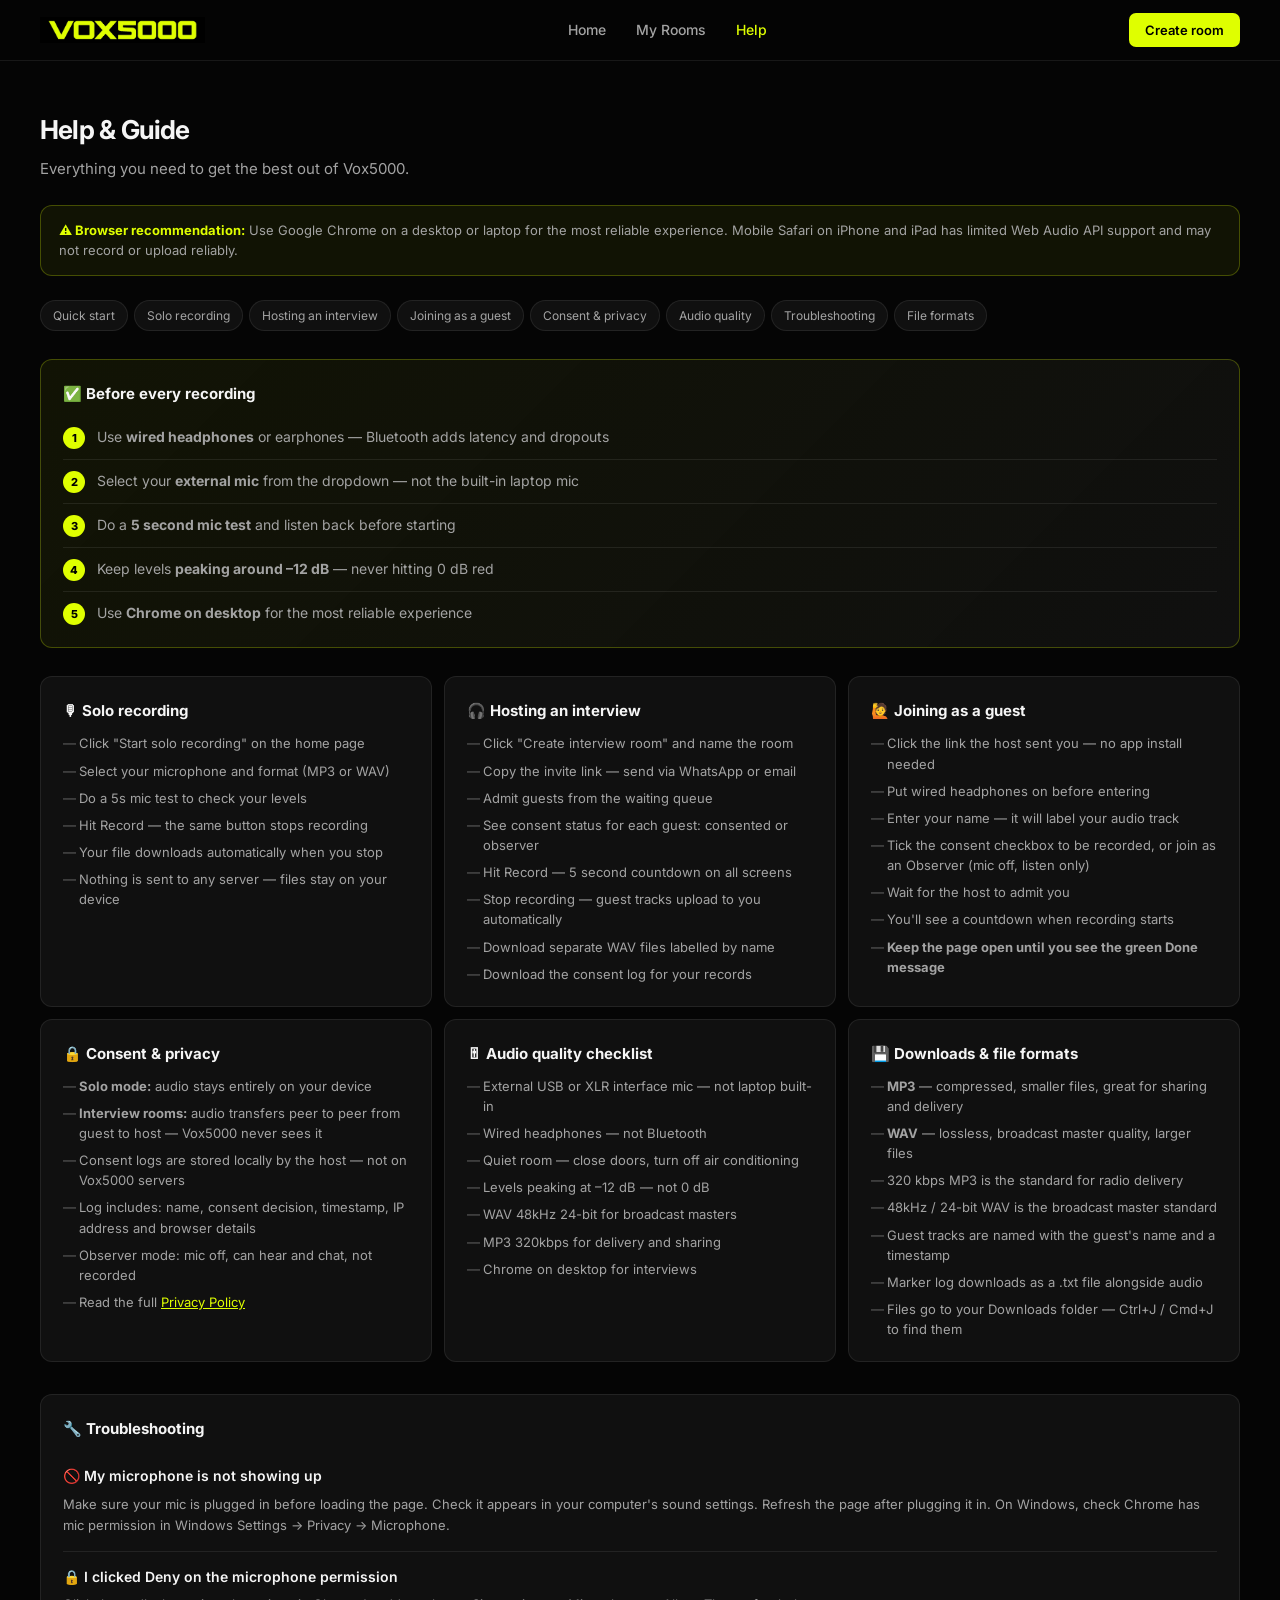
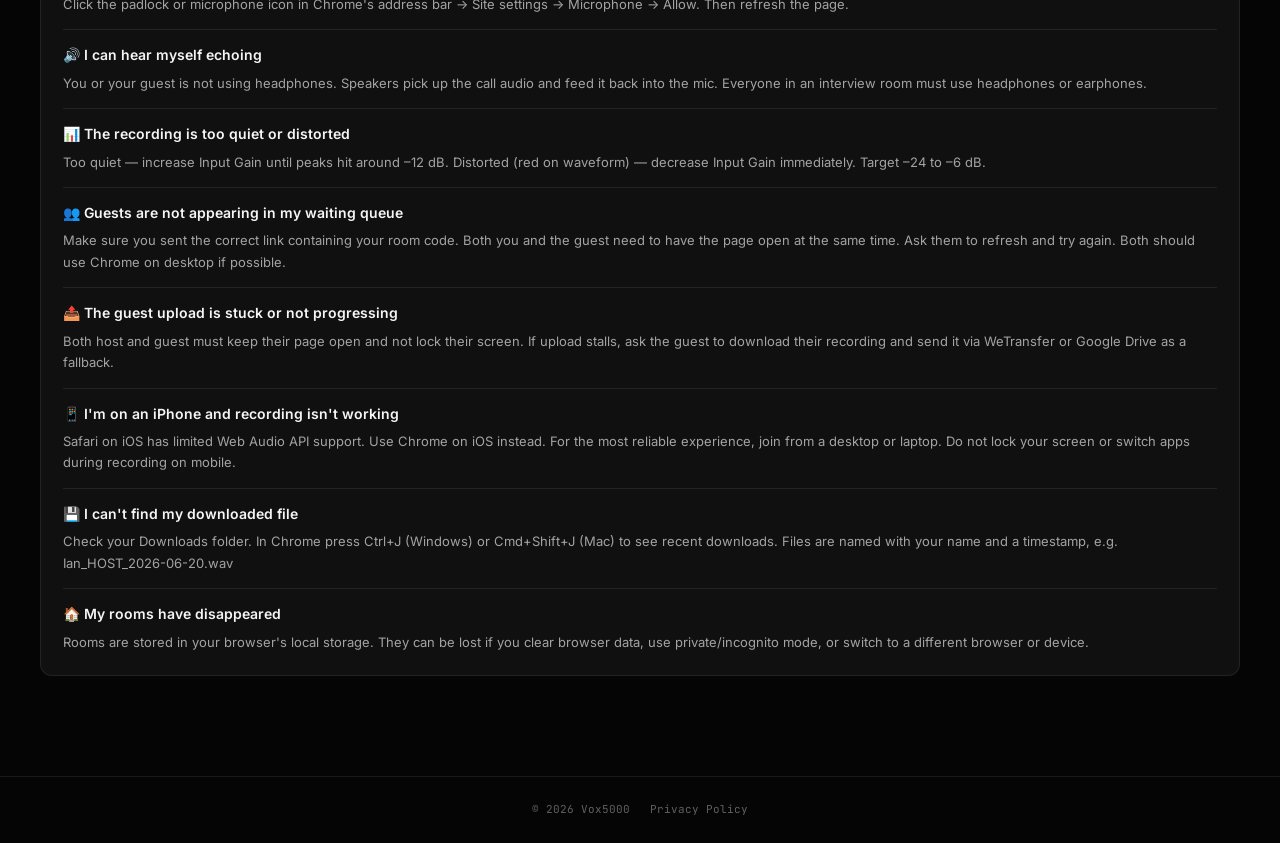
==== help.html @ 3f91c38f "Add files via upload" ====
<!DOCTYPE html>
<html lang="en">
<head>
  <meta charset="UTF-8" />
  <meta name="viewport" content="width=device-width, initial-scale=1.0" />
  <title>Help — Vox5000</title>
  <link rel="icon" type="image/png" href="favicon.png" />
  <link rel="preconnect" href="https://fonts.googleapis.com" />
  <link rel="preconnect" href="https://fonts.gstatic.com" crossorigin />
  <link href="https://fonts.googleapis.com/css2?family=Inter:wght@400;500;600;700&family=JetBrains+Mono:wght@400;500;600&display=swap" rel="stylesheet" />
  <link rel="stylesheet" href="style.css" />
  <style>
    .help-main{max-width:1400px;margin:0 auto;padding:48px 40px 100px;}
    @media(max-width:600px){.help-main{padding:32px 16px 80px;}}
    @media(max-width:1023px) and (min-width:601px){.help-main{padding:40px 24px 100px;}}
    .help-grid{display:grid;grid-template-columns:1fr 1fr;gap:12px;margin-bottom:32px;}
    @media(min-width:1024px){.help-grid{grid-template-columns:1fr 1fr 1fr;}}
    @media(max-width:600px){.help-grid{grid-template-columns:1fr;}}
    .help-card{background:var(--bg2);border:1px solid var(--border);border-radius:var(--radius);padding:22px;}
    .help-card h2{font-size:15px;font-weight:700;color:var(--text);margin-bottom:10px;display:flex;align-items:center;gap:8px;}
    .help-card p{font-size:13px;color:var(--text2);line-height:1.65;margin-bottom:8px;}
    .help-card ul{list-style:none;display:flex;flex-direction:column;gap:7px;}
    .help-card ul li{font-size:13px;color:var(--text2);padding-left:16px;position:relative;line-height:1.55;}
    .help-card ul li::before{content:'—';position:absolute;left:0;color:var(--text3);}
    .help-card-full{grid-column:1/-1;}
    .checklist-card{background:linear-gradient(135deg,rgba(223,255,0,0.06) 0%,var(--bg2) 100%);border:1px solid var(--yellow-border);}
    .checklist-item{display:flex;align-items:flex-start;gap:12px;font-size:14px;color:var(--text2);padding:10px 0;border-bottom:1px solid var(--border);}
    .checklist-item:last-child{border-bottom:none;padding-bottom:0;}
    .checklist-num{width:22px;height:22px;border-radius:50%;background:var(--yellow);color:#000;font-size:11px;font-weight:800;display:flex;align-items:center;justify-content:center;flex-shrink:0;margin-top:1px;}
    .trouble-item{border-bottom:1px solid var(--border);padding:14px 0;}
    .trouble-item:first-child{padding-top:0;}
    .trouble-item:last-child{border-bottom:none;padding-bottom:0;}
    .trouble-q{font-size:14px;font-weight:600;color:var(--text);margin-bottom:6px;}
    .trouble-a{font-size:13px;color:var(--text2);line-height:1.65;}
    .help-nav{display:flex;gap:6px;flex-wrap:wrap;margin-bottom:28px;}
    .help-nav a{font-size:12px;color:var(--text2);text-decoration:none;padding:5px 12px;background:var(--bg2);border:1px solid var(--border);border-radius:20px;transition:all 0.15s;}
    .help-nav a:hover{color:var(--yellow);border-color:var(--yellow-border);}
    h1{font-size:26px;font-weight:700;letter-spacing:-0.03em;color:var(--text);margin-bottom:6px;}
    .browser-alert{background:rgba(223,255,0,0.06);border:1px solid var(--yellow-border);border-radius:var(--radius);padding:14px 18px;margin-bottom:24px;font-size:13px;color:var(--text2);}
    .browser-alert strong{color:var(--yellow);}
    hr{border:none;border-top:1px solid var(--border);margin:28px 0;}
  </style>
</head>
<body>
  <header class="header" role="banner">
    <div class="header-inner">
      <div class="logo"><a href="index.html" aria-label="Vox5000 home"><img src="logo.png" alt="VOX5000" class="logo-img" /></a></div>
      <nav class="main-nav" aria-label="Main navigation">
        <a href="index.html" class="nav-link">Home</a>
        <a href="rooms.html" class="nav-link">My Rooms</a>
        <a href="help.html" class="nav-link nav-active" aria-current="page">Help</a>
      </nav>
      <a href="room.html" class="nav-cta">Create room</a>
    </div>
  </header>

  <main class="help-main" id="main-content">

    <h1>Help & Guide</h1>
    <p style="font-size:15px;color:var(--text2);margin-bottom:24px;">Everything you need to get the best out of Vox5000.</p>

    <div class="browser-alert">
      <strong>⚠ Browser recommendation:</strong> Use Google Chrome on a desktop or laptop for the most reliable experience. Mobile Safari on iPhone and iPad has limited Web Audio API support and may not record or upload reliably.
    </div>

    <!-- Jump links -->
    <nav class="help-nav" aria-label="Jump to section">
      <a href="#quickstart">Quick start</a>
      <a href="#solo">Solo recording</a>
      <a href="#hosting">Hosting an interview</a>
      <a href="#guest">Joining as a guest</a>
      <a href="#consent">Consent & privacy</a>
      <a href="#quality">Audio quality</a>
      <a href="#troubleshooting">Troubleshooting</a>
      <a href="#formats">File formats</a>
    </nav>

    <!-- Before every recording checklist -->
    <div class="help-card checklist-card" style="margin-bottom:28px;" id="quickstart">
      <h2>✅ Before every recording</h2>
      <div class="checklist-item"><div class="checklist-num" aria-hidden="true">1</div><div>Use <strong>wired headphones</strong> or earphones — Bluetooth adds latency and dropouts</div></div>
      <div class="checklist-item"><div class="checklist-num" aria-hidden="true">2</div><div>Select your <strong>external mic</strong> from the dropdown — not the built-in laptop mic</div></div>
      <div class="checklist-item"><div class="checklist-num" aria-hidden="true">3</div><div>Do a <strong>5 second mic test</strong> and listen back before starting</div></div>
      <div class="checklist-item"><div class="checklist-num" aria-hidden="true">4</div><div>Keep levels <strong>peaking around –12 dB</strong> — never hitting 0 dB red</div></div>
      <div class="checklist-item"><div class="checklist-num" aria-hidden="true">5</div><div>Use <strong>Chrome on desktop</strong> for the most reliable experience</div></div>
    </div>

    <div class="help-grid">

      <div class="help-card" id="solo">
        <h2>🎙 Solo recording</h2>
        <ul>
          <li>Click "Start solo recording" on the home page</li>
          <li>Select your microphone and format (MP3 or WAV)</li>
          <li>Do a 5s mic test to check your levels</li>
          <li>Hit Record — the same button stops recording</li>
          <li>Your file downloads automatically when you stop</li>
          <li>Nothing is sent to any server — files stay on your device</li>
        </ul>
      </div>

      <div class="help-card" id="hosting">
        <h2>🎧 Hosting an interview</h2>
        <ul>
          <li>Click "Create interview room" and name the room</li>
          <li>Copy the invite link — send via WhatsApp or email</li>
          <li>Admit guests from the waiting queue</li>
          <li>See consent status for each guest: consented or observer</li>
          <li>Hit Record — 5 second countdown on all screens</li>
          <li>Stop recording — guest tracks upload to you automatically</li>
          <li>Download separate WAV files labelled by name</li>
          <li>Download the consent log for your records</li>
        </ul>
      </div>

      <div class="help-card" id="guest">
        <h2>🙋 Joining as a guest</h2>
        <ul>
          <li>Click the link the host sent you — no app install needed</li>
          <li>Put wired headphones on before entering</li>
          <li>Enter your name — it will label your audio track</li>
          <li>Tick the consent checkbox to be recorded, or join as an Observer (mic off, listen only)</li>
          <li>Wait for the host to admit you</li>
          <li>You'll see a countdown when recording starts</li>
          <li><strong>Keep the page open until you see the green Done message</strong></li>
        </ul>
      </div>

      <div class="help-card" id="consent">
        <h2>🔒 Consent & privacy</h2>
        <ul>
          <li><strong>Solo mode:</strong> audio stays entirely on your device</li>
          <li><strong>Interview rooms:</strong> audio transfers peer to peer from guest to host — Vox5000 never sees it</li>
          <li>Consent logs are stored locally by the host — not on Vox5000 servers</li>
          <li>Log includes: name, consent decision, timestamp, IP address and browser details</li>
          <li>Observer mode: mic off, can hear and chat, not recorded</li>
          <li>Read the full <a href="privacy.html" style="color:var(--yellow);">Privacy Policy</a></li>
        </ul>
      </div>

      <div class="help-card" id="quality">
        <h2>🎚 Audio quality checklist</h2>
        <ul>
          <li>External USB or XLR interface mic — not laptop built-in</li>
          <li>Wired headphones — not Bluetooth</li>
          <li>Quiet room — close doors, turn off air conditioning</li>
          <li>Levels peaking at –12 dB — not 0 dB</li>
          <li>WAV 48kHz 24-bit for broadcast masters</li>
          <li>MP3 320kbps for delivery and sharing</li>
          <li>Chrome on desktop for interviews</li>
        </ul>
      </div>

      <div class="help-card" id="formats">
        <h2>💾 Downloads & file formats</h2>
        <ul>
          <li><strong>MP3</strong> — compressed, smaller files, great for sharing and delivery</li>
          <li><strong>WAV</strong> — lossless, broadcast master quality, larger files</li>
          <li>320 kbps MP3 is the standard for radio delivery</li>
          <li>48kHz / 24-bit WAV is the broadcast master standard</li>
          <li>Guest tracks are named with the guest's name and a timestamp</li>
          <li>Marker log downloads as a .txt file alongside audio</li>
          <li>Files go to your Downloads folder — Ctrl+J / Cmd+J to find them</li>
        </ul>
      </div>

    </div>

    <!-- Troubleshooting — full width -->
    <div class="help-card help-card-full" id="troubleshooting">
      <h2>🔧 Troubleshooting</h2>
      <div class="trouble-item">
        <div class="trouble-q">🚫 My microphone is not showing up</div>
        <div class="trouble-a">Make sure your mic is plugged in before loading the page. Check it appears in your computer's sound settings. Refresh the page after plugging it in. On Windows, check Chrome has mic permission in Windows Settings → Privacy → Microphone.</div>
      </div>
      <div class="trouble-item">
        <div class="trouble-q">🔒 I clicked Deny on the microphone permission</div>
        <div class="trouble-a">Click the padlock or microphone icon in Chrome's address bar → Site settings → Microphone → Allow. Then refresh the page.</div>
      </div>
      <div class="trouble-item">
        <div class="trouble-q">🔊 I can hear myself echoing</div>
        <div class="trouble-a">You or your guest is not using headphones. Speakers pick up the call audio and feed it back into the mic. Everyone in an interview room must use headphones or earphones.</div>
      </div>
      <div class="trouble-item">
        <div class="trouble-q">📊 The recording is too quiet or distorted</div>
        <div class="trouble-a">Too quiet — increase Input Gain until peaks hit around –12 dB. Distorted (red on waveform) — decrease Input Gain immediately. Target –24 to –6 dB.</div>
      </div>
      <div class="trouble-item">
        <div class="trouble-q">👥 Guests are not appearing in my waiting queue</div>
        <div class="trouble-a">Make sure you sent the correct link containing your room code. Both you and the guest need to have the page open at the same time. Ask them to refresh and try again. Both should use Chrome on desktop if possible.</div>
      </div>
      <div class="trouble-item">
        <div class="trouble-q">📤 The guest upload is stuck or not progressing</div>
        <div class="trouble-a">Both host and guest must keep their page open and not lock their screen. If upload stalls, ask the guest to download their recording and send it via WeTransfer or Google Drive as a fallback.</div>
      </div>
      <div class="trouble-item">
        <div class="trouble-q">📱 I'm on an iPhone and recording isn't working</div>
        <div class="trouble-a">Safari on iOS has limited Web Audio API support. Use Chrome on iOS instead. For the most reliable experience, join from a desktop or laptop. Do not lock your screen or switch apps during recording on mobile.</div>
      </div>
      <div class="trouble-item">
        <div class="trouble-q">💾 I can't find my downloaded file</div>
        <div class="trouble-a">Check your Downloads folder. In Chrome press Ctrl+J (Windows) or Cmd+Shift+J (Mac) to see recent downloads. Files are named with your name and a timestamp, e.g. Ian_HOST_2026-06-20.wav</div>
      </div>
      <div class="trouble-item">
        <div class="trouble-q">🏠 My rooms have disappeared</div>
        <div class="trouble-a">Rooms are stored in your browser's local storage. They can be lost if you clear browser data, use private/incognito mode, or switch to a different browser or device.</div>
      </div>
    </div>

  </main>

  <footer class="footer" role="contentinfo">
    <div class="footer-inner">
      <span>© 2026 Vox5000</span>
      <a href="privacy.html" style="color:var(--text3);text-decoration:none;">Privacy Policy</a>
    </div>
  </footer>
</body>
</html>
---- style.css ----
/* ── Reset ── */
*, *::before, *::after { box-sizing: border-box; margin: 0; padding: 0; }

/* ── Design tokens ── */
:root {
  --bg:      #050505;
  --bg2:     #101010;
  --bg3:     #1A1A1A;
  --bg4:     #222222;
  --border:  rgba(255,255,255,0.08);
  --border-strong: rgba(255,255,255,0.14);
  --text:    #F5F5F5;
  --text2:   #A3A3A3;
  --text3:   #606060;
  --yellow:  #DFFF00;
  --yellow-dim: rgba(223,255,0,0.10);
  --yellow-border: rgba(223,255,0,0.25);
  --red:     #FF3B3B;
  --red-dim: rgba(255,59,59,0.12);
  --green:   #00E56B;
  --green-dim: rgba(0,229,107,0.10);
  --font:    'Inter', system-ui, sans-serif;
  --mono:    'JetBrains Mono', monospace;
  --radius:  12px;
  --radius-sm: 7px;
  --radius-xs: 4px;
  --shadow:  0 1px 3px rgba(0,0,0,0.4);
  --transition: 0.15s ease;
}

/* ── Base ── */
html { font-size: 16px; }
body {
  font-family: var(--font);
  background: var(--bg);
  color: var(--text);
  min-height: 100vh;
  line-height: 1.6;
  -webkit-font-smoothing: antialiased;
  -moz-osx-font-smoothing: grayscale;
}

/* ── Focus styles ── */
:focus-visible {
  outline: 2px solid var(--yellow);
  outline-offset: 2px;
}

/* ── Header ── */
.header {
  border-bottom: 1px solid var(--border);
  position: sticky;
  top: 0;
  background: rgba(5,5,5,0.94);
  backdrop-filter: blur(16px);
  -webkit-backdrop-filter: blur(16px);
  z-index: 100;
}
.header-inner {
  max-width: 1400px;
  margin: 0 auto;
  padding: 0 40px;
  height: 60px;
  display: flex;
  align-items: center;
  justify-content: space-between;
  gap: 16px;
}
.logo { display: flex; align-items: center; }
.logo-img { height: 26px; width: auto; display: block; }

.main-nav { display: flex; align-items: center; gap: 2px; }
.nav-link {
  font-size: 14px;
  font-weight: 500;
  color: var(--text2);
  text-decoration: none;
  padding: 7px 14px;
  border-radius: var(--radius-sm);
  transition: color var(--transition), background var(--transition);
  white-space: nowrap;
}
.nav-link:hover { color: var(--text); background: var(--bg3); }
.nav-active { color: var(--yellow) !important; }

.nav-cta {
  font-size: 13px;
  font-weight: 600;
  color: #000;
  background: var(--yellow);
  text-decoration: none;
  padding: 7px 16px;
  border-radius: var(--radius-sm);
  transition: background var(--transition), transform 0.1s;
  white-space: nowrap;
}
.nav-cta:hover { background: #cbeb00; }
.nav-cta:active { transform: scale(0.97); }

/* ── ON AIR badge ── */
.on-air {
  display: none;
  align-items: center;
  gap: 7px;
  background: var(--red-dim);
  border: 1px solid rgba(255,59,59,0.3);
  color: var(--red);
  font-size: 11px;
  font-weight: 700;
  letter-spacing: 0.1em;
  padding: 5px 14px;
  border-radius: 20px;
}
.on-air.visible { display: flex; }
.on-air-dot {
  width: 6px; height: 6px;
  border-radius: 50%;
  background: var(--red);
  animation: blink 1s infinite;
}
@keyframes blink { 0%,100%{opacity:1} 50%{opacity:0.15} }

/* ── Layout ── */
.main {
  max-width: 1400px;
  margin: 0 auto;
  padding: 48px 40px 100px;
  display: flex;
  flex-direction: column;
  gap: 16px;
}

/* ── Desktop: two-column layout for recorder ── */
@media (min-width: 1024px) {
  .main {
    display: grid;
    grid-template-columns: 1fr 400px;
    grid-template-rows: auto;
    align-items: start;
    column-gap: 32px;
  }
  .hero            { grid-column: 1 / -1; }
  .mode-cards      { grid-column: 1 / -1; }
  .section-divider { grid-column: 1 / -1; }
  .notice-bar      { grid-column: 1 / -1; }
  .recorder-card   { grid-column: 1 / 2; }
  .waveform-section { grid-column: 1 / 2; }
  .setup-footer    { grid-column: 1 / 2; }
  .downloads       { grid-column: 1 / -1; }
  .how-it-works    { grid-column: 2 / 3; grid-row: 3 / 6; }
  .tips-section    { grid-column: 2 / 3; }
}

/* ── Hero ── */
.hero { padding: 16px 0 8px; }
.hero-eyebrow {
  font-size: 12px;
  font-weight: 600;
  letter-spacing: 0.1em;
  text-transform: uppercase;
  color: var(--yellow);
  margin-bottom: 16px;
}
.hero-title {
  font-size: clamp(28px, 5vw, 42px);
  font-weight: 700;
  letter-spacing: -0.04em;
  line-height: 1.15;
  color: var(--text);
  margin-bottom: 16px;
  max-width: 640px;
}
.hero-sub {
  font-size: 17px;
  color: var(--text2);
  line-height: 1.65;
  margin-bottom: 28px;
  max-width: 540px;
}
.hero-actions {
  display: flex;
  gap: 12px;
  flex-wrap: wrap;
  margin-bottom: 20px;
  align-items: center;
}
.hero-trust {
  font-size: 12px;
  color: var(--text3);
  display: flex;
  gap: 16px;
  flex-wrap: wrap;
  align-items: center;
}
.hero-trust span::before { content: '✓ '; color: var(--yellow); }

/* ── Mode cards ── */
.mode-cards {
  display: grid;
  grid-template-columns: 1fr 1fr;
  gap: 12px;
}
@media (max-width: 540px) { .mode-cards { grid-template-columns: 1fr; } }

.mode-card {
  background: var(--bg2);
  border: 1px solid var(--border);
  border-radius: var(--radius);
  padding: 24px;
  display: flex;
  flex-direction: column;
  gap: 10px;
  transition: border-color var(--transition);
}
.mode-card:hover { border-color: var(--border-strong); }
.mode-card-featured {
  border-color: var(--yellow-border);
  background: linear-gradient(135deg, rgba(223,255,0,0.04) 0%, var(--bg2) 100%);
}
.mode-card-icon { font-size: 28px; line-height: 1; }
.mode-card-title { font-size: 16px; font-weight: 600; color: var(--text); }
.mode-card-desc { font-size: 13px; color: var(--text2); line-height: 1.6; flex: 1; }
.mode-card-btn {
  display: inline-flex;
  align-items: center;
  justify-content: center;
  gap: 8px;
  padding: 10px 18px;
  border-radius: var(--radius-sm);
  font-size: 14px;
  font-weight: 600;
  cursor: pointer;
  text-decoration: none;
  border: none;
  font-family: var(--font);
  transition: background var(--transition), transform 0.1s;
  margin-top: 4px;
  width: 100%;
}
.mode-card-btn:active { transform: scale(0.97); }
.mode-card-btn-primary { background: var(--yellow); color: #000; }
.mode-card-btn-primary:hover { background: #cbeb00; }
.mode-card-btn-secondary { background: var(--bg3); color: var(--text); border: 1px solid var(--border-strong); }
.mode-card-btn-secondary:hover { background: var(--bg4); }

/* ── Divider ── */
.section-divider {
  display: flex;
  align-items: center;
  gap: 12px;
  margin: 8px 0;
}
.section-divider::before,
.section-divider::after {
  content: '';
  flex: 1;
  height: 1px;
  background: var(--border);
}
.section-divider span {
  font-size: 11px;
  font-weight: 600;
  letter-spacing: 0.08em;
  text-transform: uppercase;
  color: var(--text3);
  white-space: nowrap;
}

/* ── Cards ── */
.card {
  background: var(--bg2);
  border: 1px solid var(--border);
  border-radius: var(--radius);
  padding: 22px;
}
.card-label {
  font-size: 10px;
  font-weight: 700;
  letter-spacing: 0.1em;
  text-transform: uppercase;
  color: var(--text3);
  margin-bottom: 18px;
}
.card-label-hint {
  font-size: 10px;
  color: var(--text3);
  font-weight: 400;
  text-transform: none;
  letter-spacing: 0;
}

/* ── Collapsible advanced ── */
.advanced-toggle {
  display: flex;
  align-items: center;
  gap: 8px;
  background: none;
  border: none;
  color: var(--text3);
  font-size: 13px;
  font-family: var(--font);
  cursor: pointer;
  padding: 10px 0;
  width: 100%;
  text-align: left;
  transition: color var(--transition);
}
.advanced-toggle:hover { color: var(--text2); }
.advanced-toggle-chevron { transition: transform 0.2s; font-size: 10px; }
.advanced-toggle.open .advanced-toggle-chevron { transform: rotate(180deg); }
.advanced-section { display: none; }
.advanced-section.open { display: flex; flex-direction: column; gap: 16px; padding-top: 16px; border-top: 1px solid var(--border); }

/* ── Form controls ── */
.control-row { display: flex; align-items: center; gap: 12px; margin-bottom: 14px; }
.control-row:last-child { margin-bottom: 0; }
.field-label { font-size: 14px; color: var(--text2); min-width: 56px; flex-shrink: 0; }

.select {
  flex: 1;
  background: var(--bg3);
  border: 1px solid var(--border-strong);
  border-radius: var(--radius-sm);
  color: var(--text);
  font-family: var(--font);
  font-size: 14px;
  padding: 10px 36px 10px 14px;
  outline: none;
  cursor: pointer;
  appearance: none;
  background-image: url("data:image/svg+xml,%3Csvg xmlns='http://www.w3.org/2000/svg' width='12' height='12' viewBox='0 0 12 12'%3E%3Cpath d='M2 4l4 4 4-4' stroke='%23606060' stroke-width='1.5' fill='none' stroke-linecap='round'/%3E%3C/svg%3E");
  background-repeat: no-repeat;
  background-position: right 14px center;
  transition: border-color var(--transition);
}
.select:focus { border-color: var(--yellow); }
.select option { background: var(--bg3); }

/* ── Buttons ── */
.btn {
  display: inline-flex;
  align-items: center;
  justify-content: center;
  gap: 8px;
  padding: 11px 20px;
  border-radius: var(--radius-sm);
  font-family: var(--font);
  font-size: 14px;
  font-weight: 600;
  cursor: pointer;
  border: none;
  transition: background var(--transition), transform 0.1s, opacity var(--transition);
  outline: none;
  white-space: nowrap;
  line-height: 1;
}
.btn:active:not(:disabled) { transform: scale(0.97); }
.btn:disabled { opacity: 0.28; cursor: not-allowed; pointer-events: none; }

.btn-record { background: var(--yellow); color: #000; font-weight: 700; font-size: 15px; padding: 13px 28px; }
.btn-record:hover:not(:disabled) { background: #cbeb00; }
.btn-record.recording { background: var(--red); color: #fff; }
.btn-record.recording:hover:not(:disabled) { background: #e02e2e; }

.btn-ghost {
  background: var(--bg3);
  color: var(--text);
  border: 1px solid var(--border-strong);
}
.btn-ghost:hover:not(:disabled) { background: var(--bg4); }

.btn-sm { font-size: 12px; padding: 7px 13px; font-weight: 500; }
.btn-xs { font-size: 11px; padding: 5px 10px; font-weight: 500; }

.rec-dot {
  width: 9px; height: 9px;
  border-radius: 50%;
  background: #000;
  flex-shrink: 0;
}
.btn-record.recording .rec-dot {
  background: #fff;
  animation: blink 1s infinite;
}

/* ── Notice / alert bars ── */
.notice-bar {
  display: flex;
  align-items: flex-start;
  gap: 10px;
  background: var(--yellow-dim);
  border: 1px solid var(--yellow-border);
  border-radius: var(--radius-sm);
  padding: 12px 16px;
  font-size: 13px;
  color: rgba(223,255,0,0.85);
  line-height: 1.5;
}
.notice-bar svg { flex-shrink: 0; margin-top: 1px; }

.browser-warning {
  display: flex;
  align-items: flex-start;
  gap: 10px;
  background: rgba(223,255,0,0.05);
  border: 1px solid rgba(223,255,0,0.12);
  border-radius: var(--radius-sm);
  padding: 12px 16px;
  font-size: 13px;
  color: var(--text3);
  line-height: 1.5;
}
.browser-warning strong { color: var(--text2); }

.error-card {
  background: var(--red-dim);
  border: 1px solid rgba(255,59,59,0.25);
  border-radius: var(--radius);
  padding: 18px 22px;
}
.error-title { font-size: 15px; font-weight: 600; color: var(--red); margin-bottom: 6px; }
.error-text { font-size: 14px; color: var(--text2); line-height: 1.6; }

/* ── Knobs ── */
.knobs-row { display: flex; align-items: center; gap: 16px; }
.knob-group {
  display: flex;
  flex-direction: column;
  align-items: center;
  gap: 8px;
  min-width: 88px;
}
.knob-label { font-size: 11px; color: var(--text2); font-weight: 600; letter-spacing: 0.04em; text-transform: uppercase; }
.knob-canvas { display: block; cursor: ns-resize; user-select: none; }
.knob-input-wrap {
  display: flex;
  align-items: center;
  gap: 4px;
  background: var(--bg3);
  border: 1px solid var(--border-strong);
  border-radius: var(--radius-xs);
  padding: 4px 8px;
}
.knob-input {
  background: transparent;
  border: none;
  color: var(--yellow);
  font-family: var(--mono);
  font-size: 12px;
  font-weight: 600;
  width: 44px;
  text-align: right;
  outline: none;
}
.knob-input::-webkit-inner-spin-button,
.knob-input::-webkit-outer-spin-button { opacity: 0; }
.knob-unit { font-family: var(--mono); font-size: 10px; color: var(--text3); }
.knob-hint { font-size: 10px; color: var(--text3); text-align: center; max-width: 88px; line-height: 1.4; }

/* ── Meter ── */
.meter-center { flex: 1; display: flex; flex-direction: column; gap: 8px; }
.meter-wrap { width: 100%; }
.meter-bar {
  height: 10px;
  background: var(--bg3);
  border-radius: 5px;
  overflow: hidden;
  border: 1px solid var(--border);
  position: relative;
  margin-bottom: 5px;
}
.meter-bar::after {
  content: '';
  position: absolute;
  top: 0; left: 0; bottom: 0;
  width: var(--level, 0%);
  background: linear-gradient(to right, var(--green) 0%, #a8ff00 65%, var(--yellow) 80%, var(--red) 93%);
  border-radius: 5px;
  transition: width 0.04s linear;
}
.meter-peaks {
  display: flex;
  justify-content: space-between;
  font-family: var(--mono);
  font-size: 9px;
  color: var(--text3);
}

.clip-warn {
  display: flex;
  align-items: center;
  gap: 8px;
  background: var(--red-dim);
  border: 1px solid rgba(255,59,59,0.3);
  color: var(--red);
  font-size: 12px;
  font-weight: 500;
  padding: 8px 12px;
  border-radius: var(--radius-sm);
}
@keyframes fadeIn { from{opacity:0;transform:translateY(-4px)} to{opacity:1;transform:translateY(0)} }

/* ── Waveform ── */
.waveform-section {
  background: var(--bg2);
  border: 1px solid var(--border);
  border-radius: var(--radius);
  padding: 14px 18px;
}
.wave-header {
  display: flex;
  align-items: center;
  justify-content: space-between;
  margin-bottom: 10px;
}
.wave-title { font-size: 10px; font-weight: 700; text-transform: uppercase; letter-spacing: 0.1em; color: var(--text3); }
.wave-hint { font-size: 10px; color: rgba(255,59,59,0.5); font-family: var(--mono); }
.wave-canvas { width: 100%; display: block; border-radius: 4px; min-height: 100px; }

/* ── Recorder ── */
.recorder-card { }
.duration-display { display: flex; align-items: baseline; gap: 16px; margin-bottom: 22px; }
.duration {
  font-family: var(--mono);
  font-size: 48px;
  font-weight: 600;
  color: var(--text);
  letter-spacing: -0.02em;
  line-height: 1;
}
.duration-status { font-size: 13px; color: var(--text3); }

.controls { display: flex; gap: 10px; margin-bottom: 20px; flex-wrap: wrap; align-items: center; }

/* ── Markers ── */
.markers {
  display: flex;
  align-items: center;
  gap: 8px;
  flex-wrap: wrap;
  padding-top: 18px;
  border-top: 1px solid var(--border);
}
.markers-label { font-size: 11px; color: var(--text3); margin-right: 4px; font-weight: 600; letter-spacing: 0.06em; text-transform: uppercase; }
.btn-marker {
  background: var(--bg3);
  color: var(--text2);
  border: 1px solid var(--border);
  font-size: 12px;
  padding: 5px 13px;
  border-radius: 4px;
  font-family: var(--font);
  cursor: pointer;
  transition: border-color var(--transition), color var(--transition), background var(--transition);
  font-weight: 500;
}
.btn-marker:hover:not(:disabled) { border-color: var(--yellow); color: var(--yellow); background: var(--yellow-dim); }
.btn-marker:disabled { opacity: 0.25; cursor: not-allowed; }

.marker-log { margin-top: 12px; font-family: var(--mono); font-size: 11px; color: var(--text2); min-height: 18px; line-height: 2; }
.size-display { margin-top: 8px; font-family: var(--mono); font-size: 11px; color: var(--text3); min-height: 16px; }

/* ── Setup footer ── */
.setup-footer {
  display: flex;
  align-items: center;
  gap: 12px;
  margin-top: 16px;
  padding-top: 16px;
  border-top: 1px solid var(--border);
  flex-wrap: wrap;
}

/* ── Downloads ── */
.downloads { display: none; }
.downloads.visible { display: block; }
.dl-grid { display: flex; flex-direction: column; gap: 10px; }
.dl-item {
  background: var(--bg3);
  border: 1px solid var(--border);
  border-radius: var(--radius-sm);
  padding: 14px 16px;
  display: flex;
  align-items: center;
  justify-content: space-between;
  gap: 12px;
}
.dl-info { flex: 1; min-width: 0; }
.dl-name { font-size: 13px; font-weight: 600; color: var(--text); white-space: nowrap; overflow: hidden; text-overflow: ellipsis; margin-bottom: 3px; }
.dl-meta { font-family: var(--mono); font-size: 11px; color: var(--text3); }
.dl-btn {
  display: inline-flex;
  align-items: center;
  gap: 5px;
  font-size: 12px;
  font-weight: 700;
  padding: 8px 16px;
  border-radius: var(--radius-sm);
  background: var(--yellow);
  color: #000;
  text-decoration: none;
  flex-shrink: 0;
  transition: background var(--transition);
  letter-spacing: 0.02em;
}
.dl-btn:hover { background: #cbeb00; }

/* ── How it works ── */
.how-it-works {
  background: var(--bg2);
  border: 1px solid var(--border);
  border-radius: var(--radius);
  padding: 26px;
}
.hiw-title { font-size: 14px; font-weight: 700; color: var(--text); margin-bottom: 20px; text-transform: uppercase; letter-spacing: 0.06em; }
.hiw-steps { display: flex; flex-direction: column; gap: 14px; }
.hiw-step { display: flex; align-items: flex-start; gap: 14px; }
.hiw-num {
  width: 24px; height: 24px;
  border-radius: 50%;
  background: var(--yellow);
  color: #000;
  font-size: 11px;
  font-weight: 800;
  display: flex;
  align-items: center;
  justify-content: center;
  flex-shrink: 0;
  margin-top: 1px;
}
.hiw-text { font-size: 14px; color: var(--text2); line-height: 1.55; }

/* ── Tips ── */
.tips-section {
  background: var(--bg2);
  border: 1px solid var(--border);
  border-radius: var(--radius);
  padding: 22px;
}
.tips-title { font-size: 10px; font-weight: 700; color: var(--text3); margin-bottom: 14px; text-transform: uppercase; letter-spacing: 0.1em; }
.tips-list { list-style: none; display: flex; flex-direction: column; gap: 9px; }
.tips-list li { font-size: 13px; color: var(--text2); padding-left: 18px; position: relative; line-height: 1.55; }
.tips-list li::before { content: '—'; position: absolute; left: 0; color: var(--text3); }

/* ── Footer ── */
.footer {
  border-top: 1px solid var(--border);
  padding: 24px;
  text-align: center;
  font-size: 11px;
  color: var(--text3);
  font-family: var(--mono);
}
.footer-inner { display: flex; align-items: center; justify-content: center; gap: 20px; flex-wrap: wrap; }
.footer-privacy-note { font-size: 11px; color: var(--text3); text-align: center; max-width: 480px; line-height: 1.6; }

/* ── Status chips ── */
.chip {
  display: inline-flex;
  align-items: center;
  gap: 5px;
  font-size: 11px;
  font-weight: 600;
  padding: 3px 9px;
  border-radius: 20px;
  letter-spacing: 0.04em;
}
.chip-dot { width: 6px; height: 6px; border-radius: 50%; }
.chip-ready { background: rgba(163,163,163,0.1); color: var(--text2); border: 1px solid rgba(163,163,163,0.2); }
.chip-recording { background: var(--red-dim); color: var(--red); border: 1px solid rgba(255,59,59,0.3); }
.chip-recording .chip-dot { background: var(--red); animation: blink 1s infinite; }
.chip-consented { background: var(--green-dim); color: var(--green); border: 1px solid rgba(0,229,107,0.2); }
.chip-observer { background: rgba(120,120,255,0.08); color: #9999ff; border: 1px solid rgba(120,120,255,0.2); }
.chip-sending { background: rgba(223,255,0,0.08); color: var(--yellow); border: 1px solid var(--yellow-border); }
.chip-done { background: var(--green-dim); color: var(--green); border: 1px solid rgba(0,229,107,0.2); }
.chip-clipping { background: var(--red-dim); color: var(--red); border: 1px solid rgba(255,59,59,0.3); }

/* ── Mobile ── */
@media (max-width: 600px) {
  .header-inner { padding: 0 16px; }
  .main { padding: 32px 16px 80px; gap: 14px; display: flex; flex-direction: column; }
  .hero-title { font-size: 26px; }
  .hero-sub { font-size: 15px; }
  .duration { font-size: 36px; }
  .btn-record { font-size: 14px; padding: 12px 22px; }
  .knobs-row { gap: 10px; }
  .knob-group { min-width: 76px; }
  .knob-canvas { width: 68px !important; height: 68px !important; }
  .card { padding: 18px; }
  .nav-cta { display: none; }
}

/* ── Tablet ── */
@media (max-width: 1023px) and (min-width: 601px) {
  .header-inner { padding: 0 24px; }
  .main { padding: 40px 24px 100px; display: flex; flex-direction: column; }
}

/* ── Level sliders ── */
.level-slider-row {
  display: flex;
  align-items: center;
  gap: 12px;
  margin-bottom: 12px;
}
.level-slider-label {
  font-size: 13px;
  color: var(--text2);
  font-weight: 500;
  min-width: 80px;
  flex-shrink: 0;
}
.level-slider {
  flex: 1;
  -webkit-appearance: none;
  appearance: none;
  height: 5px;
  border-radius: 3px;
  background: var(--bg3);
  border: 1px solid var(--border);
  outline: none;
  cursor: pointer;
}
.level-slider::-webkit-slider-thumb {
  -webkit-appearance: none;
  width: 18px;
  height: 18px;
  border-radius: 50%;
  background: var(--yellow);
  cursor: pointer;
  border: none;
  box-shadow: 0 0 0 3px rgba(223,255,0,0.15);
}
.level-slider::-moz-range-thumb {
  width: 18px;
  height: 18px;
  border-radius: 50%;
  background: var(--yellow);
  cursor: pointer;
  border: none;
}
.level-slider:focus::-webkit-slider-thumb {
  box-shadow: 0 0 0 4px rgba(223,255,0,0.3);
}
.level-slider-val {
  font-family: var(--mono);
  font-size: 12px;
  color: var(--yellow);
  min-width: 48px;
  text-align: right;
  font-weight: 600;
}

/* ── Share panel buttons ── */
.share-btn {
  display: flex;
  align-items: center;
  justify-content: center;
  gap: 8px;
  padding: 12px 16px;
  border-radius: var(--radius-sm);
  font-size: 14px;
  font-weight: 600;
  cursor: pointer;
  border: none;
  color: #fff;
  font-family: var(--font);
  transition: opacity 0.15s, transform 0.1s;
}
.share-btn:hover { opacity: 0.88; }
.share-btn:active { transform: scale(0.97); }

/* ── Guest join box ── */
.guest-join-box {
  background: var(--bg2);
  border: 1px solid var(--border);
  border-radius: var(--radius);
  padding: 16px 20px;
  margin-top: 16px;
  margin-bottom: 8px;
}
.join-input {
  flex: 1;
  min-width: 200px;
  background: var(--bg3);
  border: 1px solid var(--border-strong);
  border-radius: var(--radius-sm);
  color: var(--text);
  font-family: var(--font);
  font-size: 14px;
  padding: 10px 14px;
  outline: none;
  transition: border-color 0.15s;
}
.join-input:focus { border-color: var(--yellow); }
.join-input::placeholder { color: var(--text3); }
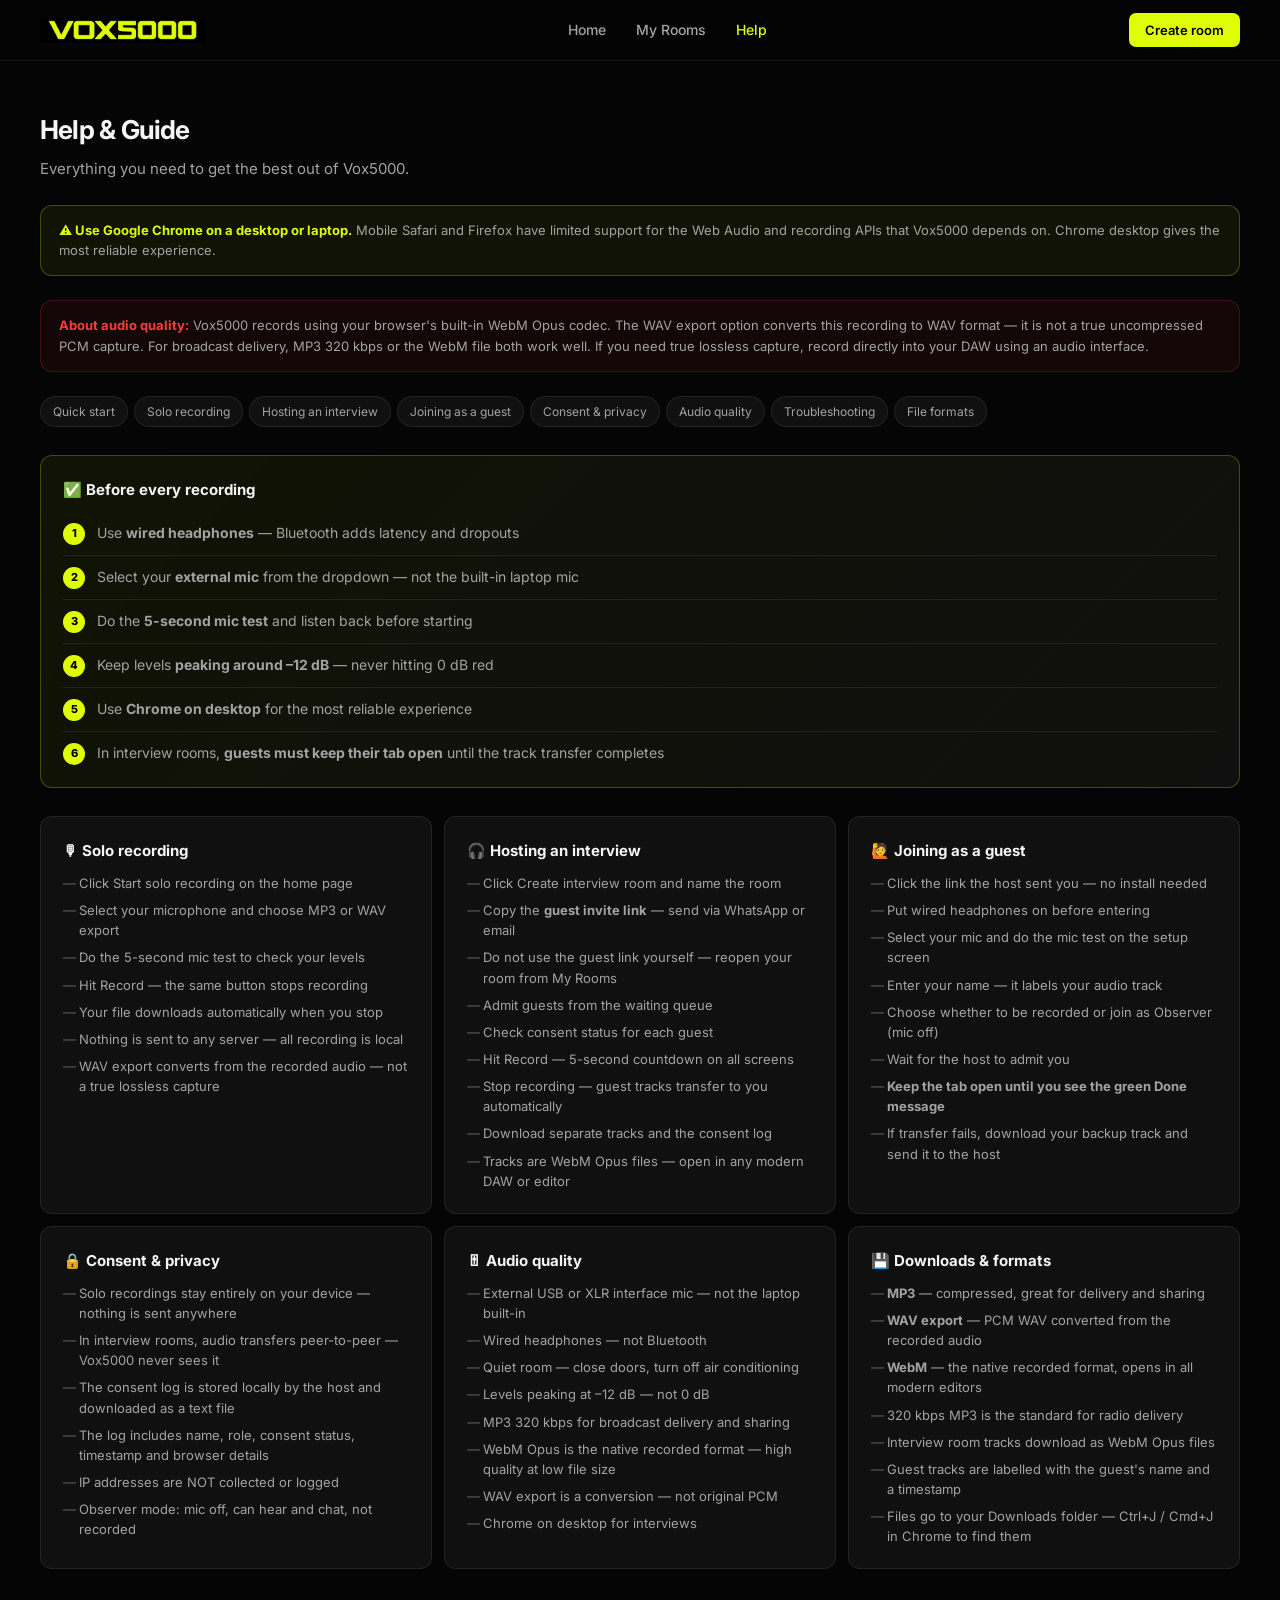
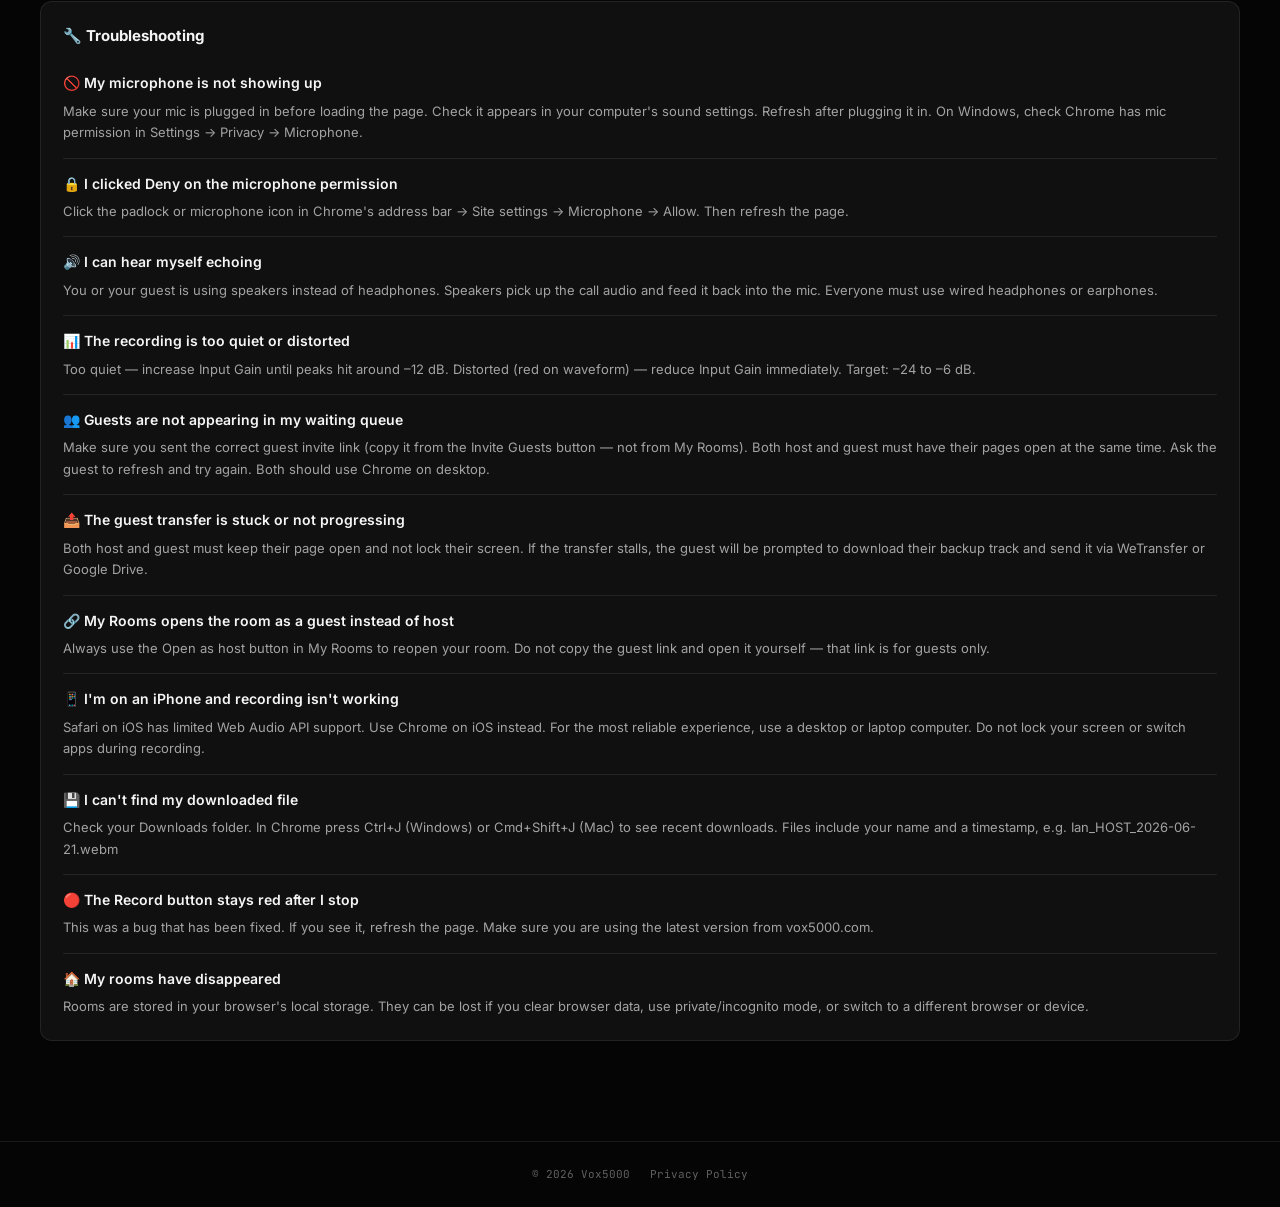
==== commit 11e257bf: "Add files via upload" ====
--- a/help.html
+++ b/help.html
@@ -17,7 +17,7 @@
     @media(min-width:1024px){.help-grid{grid-template-columns:1fr 1fr 1fr;}}
     @media(max-width:600px){.help-grid{grid-template-columns:1fr;}}
     .help-card{background:var(--bg2);border:1px solid var(--border);border-radius:var(--radius);padding:22px;}
-    .help-card h2{font-size:15px;font-weight:700;color:var(--text);margin-bottom:10px;display:flex;align-items:center;gap:8px;}
+    .help-card h2{font-size:15px;font-weight:700;color:var(--text);margin-bottom:10px;}
     .help-card p{font-size:13px;color:var(--text2);line-height:1.65;margin-bottom:8px;}
     .help-card ul{list-style:none;display:flex;flex-direction:column;gap:7px;}
     .help-card ul li{font-size:13px;color:var(--text2);padding-left:16px;position:relative;line-height:1.55;}
@@ -38,6 +38,8 @@
     h1{font-size:26px;font-weight:700;letter-spacing:-0.03em;color:var(--text);margin-bottom:6px;}
     .browser-alert{background:rgba(223,255,0,0.06);border:1px solid var(--yellow-border);border-radius:var(--radius);padding:14px 18px;margin-bottom:24px;font-size:13px;color:var(--text2);}
     .browser-alert strong{color:var(--yellow);}
+    .honesty-note{background:rgba(255,59,59,0.06);border:1px solid rgba(255,59,59,0.2);border-radius:var(--radius);padding:14px 18px;margin-bottom:24px;font-size:13px;color:var(--text2);}
+    .honesty-note strong{color:var(--red);}
     hr{border:none;border-top:1px solid var(--border);margin:28px 0;}
   </style>
 </head>
@@ -60,10 +62,13 @@
     <p style="font-size:15px;color:var(--text2);margin-bottom:24px;">Everything you need to get the best out of Vox5000.</p>
 
     <div class="browser-alert">
-      <strong>⚠ Browser recommendation:</strong> Use Google Chrome on a desktop or laptop for the most reliable experience. Mobile Safari on iPhone and iPad has limited Web Audio API support and may not record or upload reliably.
-    </div>
-
-    <!-- Jump links -->
+      <strong>⚠ Use Google Chrome on a desktop or laptop.</strong> Mobile Safari and Firefox have limited support for the Web Audio and recording APIs that Vox5000 depends on. Chrome desktop gives the most reliable experience.
+    </div>
+
+    <div class="honesty-note">
+      <strong>About audio quality:</strong> Vox5000 records using your browser's built-in WebM Opus codec. The WAV export option converts this recording to WAV format — it is not a true uncompressed PCM capture. For broadcast delivery, MP3 320 kbps or the WebM file both work well. If you need true lossless capture, record directly into your DAW using an audio interface.
+    </div>
+
     <nav class="help-nav" aria-label="Jump to section">
       <a href="#quickstart">Quick start</a>
       <a href="#solo">Solo recording</a>
@@ -75,14 +80,14 @@
       <a href="#formats">File formats</a>
     </nav>
 
-    <!-- Before every recording checklist -->
     <div class="help-card checklist-card" style="margin-bottom:28px;" id="quickstart">
       <h2>✅ Before every recording</h2>
-      <div class="checklist-item"><div class="checklist-num" aria-hidden="true">1</div><div>Use <strong>wired headphones</strong> or earphones — Bluetooth adds latency and dropouts</div></div>
+      <div class="checklist-item"><div class="checklist-num" aria-hidden="true">1</div><div>Use <strong>wired headphones</strong> — Bluetooth adds latency and dropouts</div></div>
       <div class="checklist-item"><div class="checklist-num" aria-hidden="true">2</div><div>Select your <strong>external mic</strong> from the dropdown — not the built-in laptop mic</div></div>
-      <div class="checklist-item"><div class="checklist-num" aria-hidden="true">3</div><div>Do a <strong>5 second mic test</strong> and listen back before starting</div></div>
+      <div class="checklist-item"><div class="checklist-num" aria-hidden="true">3</div><div>Do the <strong>5-second mic test</strong> and listen back before starting</div></div>
       <div class="checklist-item"><div class="checklist-num" aria-hidden="true">4</div><div>Keep levels <strong>peaking around –12 dB</strong> — never hitting 0 dB red</div></div>
       <div class="checklist-item"><div class="checklist-num" aria-hidden="true">5</div><div>Use <strong>Chrome on desktop</strong> for the most reliable experience</div></div>
+      <div class="checklist-item"><div class="checklist-num" aria-hidden="true">6</div><div>In interview rooms, <strong>guests must keep their tab open</strong> until the track transfer completes</div></div>
     </div>
 
     <div class="help-grid">
@@ -90,88 +95,92 @@
       <div class="help-card" id="solo">
         <h2>🎙 Solo recording</h2>
         <ul>
-          <li>Click "Start solo recording" on the home page</li>
-          <li>Select your microphone and format (MP3 or WAV)</li>
-          <li>Do a 5s mic test to check your levels</li>
+          <li>Click Start solo recording on the home page</li>
+          <li>Select your microphone and choose MP3 or WAV export</li>
+          <li>Do the 5-second mic test to check your levels</li>
           <li>Hit Record — the same button stops recording</li>
           <li>Your file downloads automatically when you stop</li>
-          <li>Nothing is sent to any server — files stay on your device</li>
+          <li>Nothing is sent to any server — all recording is local</li>
+          <li>WAV export converts from the recorded audio — not a true lossless capture</li>
         </ul>
       </div>
 
       <div class="help-card" id="hosting">
         <h2>🎧 Hosting an interview</h2>
         <ul>
-          <li>Click "Create interview room" and name the room</li>
-          <li>Copy the invite link — send via WhatsApp or email</li>
+          <li>Click Create interview room and name the room</li>
+          <li>Copy the <strong>guest invite link</strong> — send via WhatsApp or email</li>
+          <li>Do not use the guest link yourself — reopen your room from My Rooms</li>
           <li>Admit guests from the waiting queue</li>
-          <li>See consent status for each guest: consented or observer</li>
-          <li>Hit Record — 5 second countdown on all screens</li>
-          <li>Stop recording — guest tracks upload to you automatically</li>
-          <li>Download separate WAV files labelled by name</li>
-          <li>Download the consent log for your records</li>
+          <li>Check consent status for each guest</li>
+          <li>Hit Record — 5-second countdown on all screens</li>
+          <li>Stop recording — guest tracks transfer to you automatically</li>
+          <li>Download separate tracks and the consent log</li>
+          <li>Tracks are WebM Opus files — open in any modern DAW or editor</li>
         </ul>
       </div>
 
       <div class="help-card" id="guest">
         <h2>🙋 Joining as a guest</h2>
         <ul>
-          <li>Click the link the host sent you — no app install needed</li>
+          <li>Click the link the host sent you — no install needed</li>
           <li>Put wired headphones on before entering</li>
-          <li>Enter your name — it will label your audio track</li>
-          <li>Tick the consent checkbox to be recorded, or join as an Observer (mic off, listen only)</li>
+          <li>Select your mic and do the mic test on the setup screen</li>
+          <li>Enter your name — it labels your audio track</li>
+          <li>Choose whether to be recorded or join as Observer (mic off)</li>
           <li>Wait for the host to admit you</li>
-          <li>You'll see a countdown when recording starts</li>
-          <li><strong>Keep the page open until you see the green Done message</strong></li>
+          <li><strong>Keep the tab open until you see the green Done message</strong></li>
+          <li>If transfer fails, download your backup track and send it to the host</li>
         </ul>
       </div>
 
       <div class="help-card" id="consent">
         <h2>🔒 Consent & privacy</h2>
         <ul>
-          <li><strong>Solo mode:</strong> audio stays entirely on your device</li>
-          <li><strong>Interview rooms:</strong> audio transfers peer to peer from guest to host — Vox5000 never sees it</li>
-          <li>Consent logs are stored locally by the host — not on Vox5000 servers</li>
-          <li>Log includes: name, consent decision, timestamp, IP address and browser details</li>
+          <li>Solo recordings stay entirely on your device — nothing is sent anywhere</li>
+          <li>In interview rooms, audio transfers peer-to-peer — Vox5000 never sees it</li>
+          <li>The consent log is stored locally by the host and downloaded as a text file</li>
+          <li>The log includes name, role, consent status, timestamp and browser details</li>
+          <li>IP addresses are NOT collected or logged</li>
           <li>Observer mode: mic off, can hear and chat, not recorded</li>
-          <li>Read the full <a href="privacy.html" style="color:var(--yellow);">Privacy Policy</a></li>
         </ul>
       </div>
 
       <div class="help-card" id="quality">
-        <h2>🎚 Audio quality checklist</h2>
-        <ul>
-          <li>External USB or XLR interface mic — not laptop built-in</li>
+        <h2>🎚 Audio quality</h2>
+        <ul>
+          <li>External USB or XLR interface mic — not the laptop built-in</li>
           <li>Wired headphones — not Bluetooth</li>
           <li>Quiet room — close doors, turn off air conditioning</li>
           <li>Levels peaking at –12 dB — not 0 dB</li>
-          <li>WAV 48kHz 24-bit for broadcast masters</li>
-          <li>MP3 320kbps for delivery and sharing</li>
+          <li>MP3 320 kbps for broadcast delivery and sharing</li>
+          <li>WebM Opus is the native recorded format — high quality at low file size</li>
+          <li>WAV export is a conversion — not original PCM</li>
           <li>Chrome on desktop for interviews</li>
         </ul>
       </div>
 
       <div class="help-card" id="formats">
-        <h2>💾 Downloads & file formats</h2>
-        <ul>
-          <li><strong>MP3</strong> — compressed, smaller files, great for sharing and delivery</li>
-          <li><strong>WAV</strong> — lossless, broadcast master quality, larger files</li>
+        <h2>💾 Downloads & formats</h2>
+        <ul>
+          <li><strong>MP3</strong> — compressed, great for delivery and sharing</li>
+          <li><strong>WAV export</strong> — PCM WAV converted from the recorded audio</li>
+          <li><strong>WebM</strong> — the native recorded format, opens in all modern editors</li>
           <li>320 kbps MP3 is the standard for radio delivery</li>
-          <li>48kHz / 24-bit WAV is the broadcast master standard</li>
-          <li>Guest tracks are named with the guest's name and a timestamp</li>
-          <li>Marker log downloads as a .txt file alongside audio</li>
-          <li>Files go to your Downloads folder — Ctrl+J / Cmd+J to find them</li>
-        </ul>
-      </div>
-
-    </div>
-
-    <!-- Troubleshooting — full width -->
+          <li>Interview room tracks download as WebM Opus files</li>
+          <li>Guest tracks are labelled with the guest's name and a timestamp</li>
+          <li>Files go to your Downloads folder — Ctrl+J / Cmd+J in Chrome to find them</li>
+        </ul>
+      </div>
+
+    </div>
+
     <div class="help-card help-card-full" id="troubleshooting">
       <h2>🔧 Troubleshooting</h2>
+
       <div class="trouble-item">
         <div class="trouble-q">🚫 My microphone is not showing up</div>
-        <div class="trouble-a">Make sure your mic is plugged in before loading the page. Check it appears in your computer's sound settings. Refresh the page after plugging it in. On Windows, check Chrome has mic permission in Windows Settings → Privacy → Microphone.</div>
+        <div class="trouble-a">Make sure your mic is plugged in before loading the page. Check it appears in your computer's sound settings. Refresh after plugging it in. On Windows, check Chrome has mic permission in Settings → Privacy → Microphone.</div>
       </div>
       <div class="trouble-item">
         <div class="trouble-q">🔒 I clicked Deny on the microphone permission</div>
@@ -179,27 +188,35 @@
       </div>
       <div class="trouble-item">
         <div class="trouble-q">🔊 I can hear myself echoing</div>
-        <div class="trouble-a">You or your guest is not using headphones. Speakers pick up the call audio and feed it back into the mic. Everyone in an interview room must use headphones or earphones.</div>
+        <div class="trouble-a">You or your guest is using speakers instead of headphones. Speakers pick up the call audio and feed it back into the mic. Everyone must use wired headphones or earphones.</div>
       </div>
       <div class="trouble-item">
         <div class="trouble-q">📊 The recording is too quiet or distorted</div>
-        <div class="trouble-a">Too quiet — increase Input Gain until peaks hit around –12 dB. Distorted (red on waveform) — decrease Input Gain immediately. Target –24 to –6 dB.</div>
+        <div class="trouble-a">Too quiet — increase Input Gain until peaks hit around –12 dB. Distorted (red on waveform) — reduce Input Gain immediately. Target: –24 to –6 dB.</div>
       </div>
       <div class="trouble-item">
         <div class="trouble-q">👥 Guests are not appearing in my waiting queue</div>
-        <div class="trouble-a">Make sure you sent the correct link containing your room code. Both you and the guest need to have the page open at the same time. Ask them to refresh and try again. Both should use Chrome on desktop if possible.</div>
-      </div>
-      <div class="trouble-item">
-        <div class="trouble-q">📤 The guest upload is stuck or not progressing</div>
-        <div class="trouble-a">Both host and guest must keep their page open and not lock their screen. If upload stalls, ask the guest to download their recording and send it via WeTransfer or Google Drive as a fallback.</div>
+        <div class="trouble-a">Make sure you sent the correct guest invite link (copy it from the Invite Guests button — not from My Rooms). Both host and guest must have their pages open at the same time. Ask the guest to refresh and try again. Both should use Chrome on desktop.</div>
+      </div>
+      <div class="trouble-item">
+        <div class="trouble-q">📤 The guest transfer is stuck or not progressing</div>
+        <div class="trouble-a">Both host and guest must keep their page open and not lock their screen. If the transfer stalls, the guest will be prompted to download their backup track and send it via WeTransfer or Google Drive.</div>
+      </div>
+      <div class="trouble-item">
+        <div class="trouble-q">🔗 My Rooms opens the room as a guest instead of host</div>
+        <div class="trouble-a">Always use the Open as host button in My Rooms to reopen your room. Do not copy the guest link and open it yourself — that link is for guests only.</div>
       </div>
       <div class="trouble-item">
         <div class="trouble-q">📱 I'm on an iPhone and recording isn't working</div>
-        <div class="trouble-a">Safari on iOS has limited Web Audio API support. Use Chrome on iOS instead. For the most reliable experience, join from a desktop or laptop. Do not lock your screen or switch apps during recording on mobile.</div>
+        <div class="trouble-a">Safari on iOS has limited Web Audio API support. Use Chrome on iOS instead. For the most reliable experience, use a desktop or laptop computer. Do not lock your screen or switch apps during recording.</div>
       </div>
       <div class="trouble-item">
         <div class="trouble-q">💾 I can't find my downloaded file</div>
-        <div class="trouble-a">Check your Downloads folder. In Chrome press Ctrl+J (Windows) or Cmd+Shift+J (Mac) to see recent downloads. Files are named with your name and a timestamp, e.g. Ian_HOST_2026-06-20.wav</div>
+        <div class="trouble-a">Check your Downloads folder. In Chrome press Ctrl+J (Windows) or Cmd+Shift+J (Mac) to see recent downloads. Files include your name and a timestamp, e.g. Ian_HOST_2026-06-21.webm</div>
+      </div>
+      <div class="trouble-item">
+        <div class="trouble-q">🔴 The Record button stays red after I stop</div>
+        <div class="trouble-a">This was a bug that has been fixed. If you see it, refresh the page. Make sure you are using the latest version from vox5000.com.</div>
       </div>
       <div class="trouble-item">
         <div class="trouble-q">🏠 My rooms have disappeared</div>
--- a/style.css
+++ b/style.css
@@ -130,25 +130,16 @@
   gap: 16px;
 }
 
-/* ── Desktop: two-column layout for recorder ── */
+/* ── Desktop: widen the content comfortably ── */
 @media (min-width: 1024px) {
   .main {
-    display: grid;
-    grid-template-columns: 1fr 400px;
-    grid-template-rows: auto;
-    align-items: start;
-    column-gap: 32px;
+    padding: 56px 80px 120px;
   }
-  .hero            { grid-column: 1 / -1; }
-  .mode-cards      { grid-column: 1 / -1; }
-  .section-divider { grid-column: 1 / -1; }
-  .notice-bar      { grid-column: 1 / -1; }
-  .recorder-card   { grid-column: 1 / 2; }
-  .waveform-section { grid-column: 1 / 2; }
-  .setup-footer    { grid-column: 1 / 2; }
-  .downloads       { grid-column: 1 / -1; }
-  .how-it-works    { grid-column: 2 / 3; grid-row: 3 / 6; }
-  .tips-section    { grid-column: 2 / 3; }
+  .hero-title { font-size: 52px; }
+  .mode-cards { grid-template-columns: 1fr 1fr; gap: 20px; }
+  .how-it-works, .tips-section {
+    max-width: 760px;
+  }
 }
 
 /* ── Hero ── */
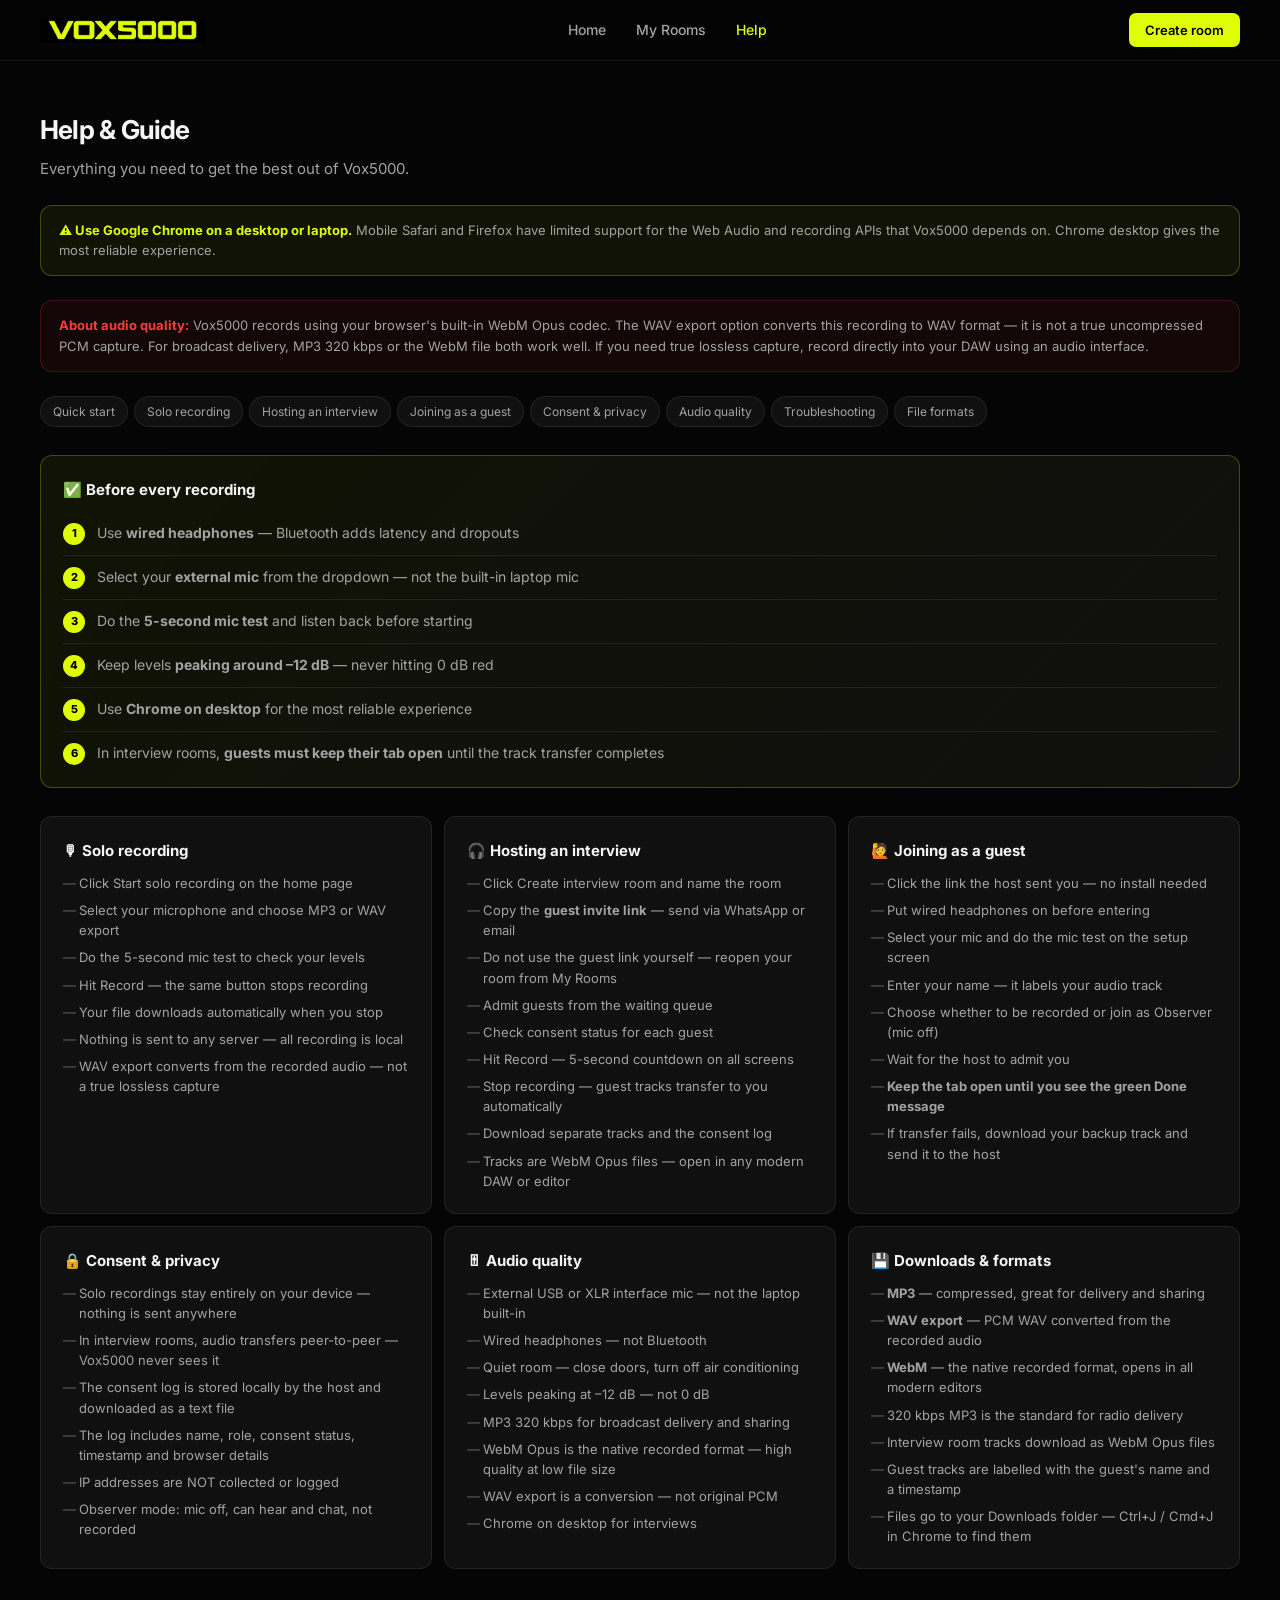
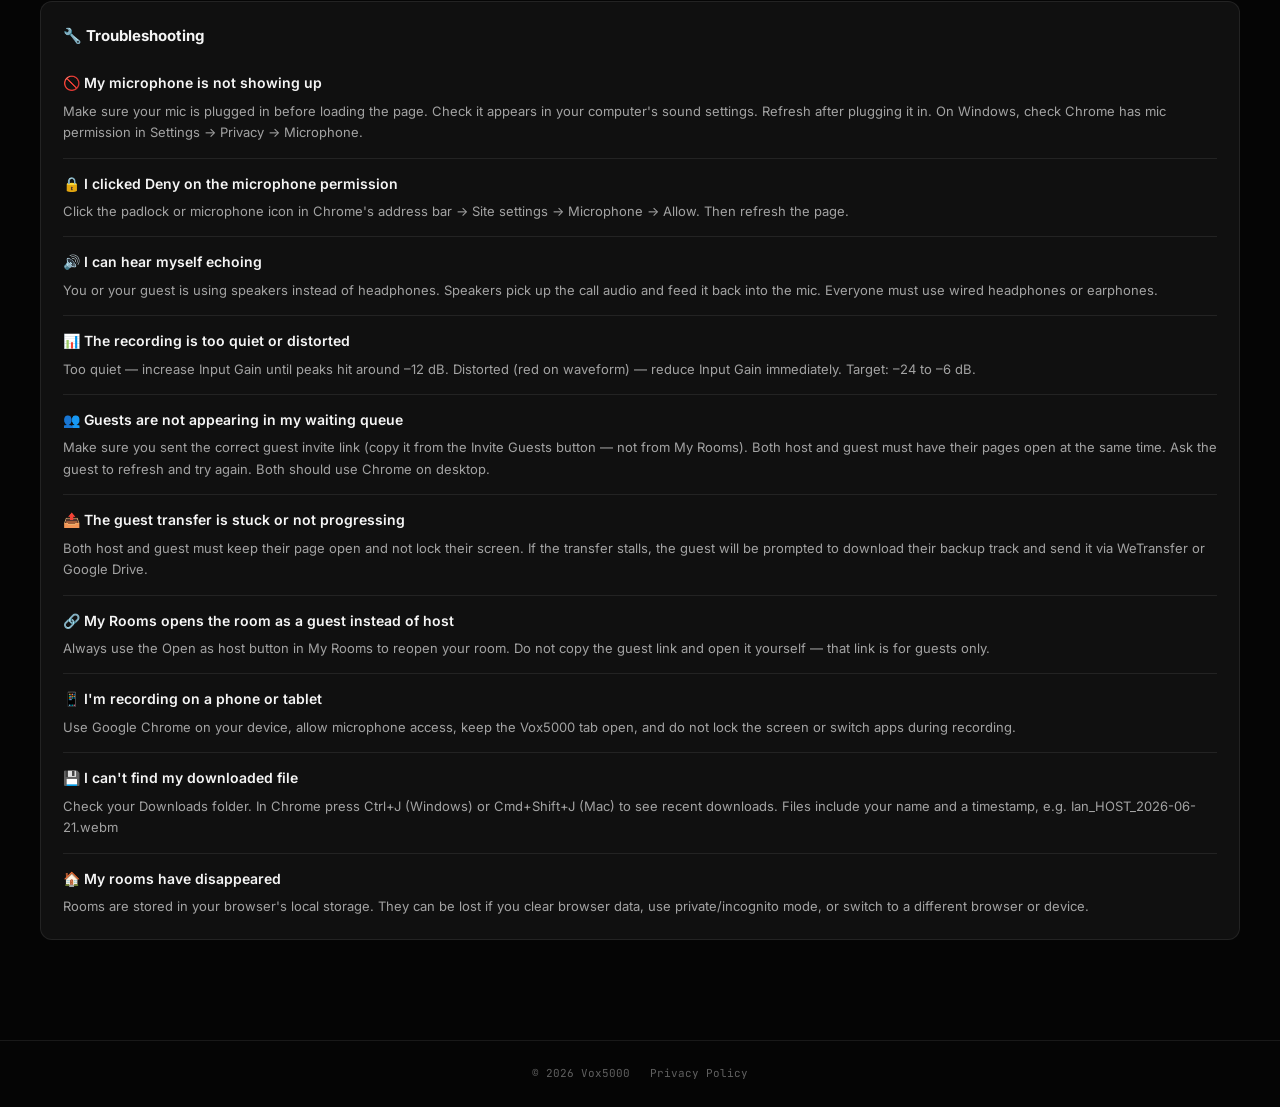
==== commit 5365695e: "Add files via upload" ====
--- a/help.html
+++ b/help.html
@@ -207,16 +207,12 @@
         <div class="trouble-a">Always use the Open as host button in My Rooms to reopen your room. Do not copy the guest link and open it yourself — that link is for guests only.</div>
       </div>
       <div class="trouble-item">
-        <div class="trouble-q">📱 I'm on an iPhone and recording isn't working</div>
-        <div class="trouble-a">Safari on iOS has limited Web Audio API support. Use Chrome on iOS instead. For the most reliable experience, use a desktop or laptop computer. Do not lock your screen or switch apps during recording.</div>
+        <div class="trouble-q">📱 I'm recording on a phone or tablet</div>
+        <div class="trouble-a">Use Google Chrome on your device, allow microphone access, keep the Vox5000 tab open, and do not lock the screen or switch apps during recording.</div>
       </div>
       <div class="trouble-item">
         <div class="trouble-q">💾 I can't find my downloaded file</div>
         <div class="trouble-a">Check your Downloads folder. In Chrome press Ctrl+J (Windows) or Cmd+Shift+J (Mac) to see recent downloads. Files include your name and a timestamp, e.g. Ian_HOST_2026-06-21.webm</div>
-      </div>
-      <div class="trouble-item">
-        <div class="trouble-q">🔴 The Record button stays red after I stop</div>
-        <div class="trouble-a">This was a bug that has been fixed. If you see it, refresh the page. Make sure you are using the latest version from vox5000.com.</div>
       </div>
       <div class="trouble-item">
         <div class="trouble-q">🏠 My rooms have disappeared</div>
--- a/style.css
+++ b/style.css
@@ -97,6 +97,17 @@
 .nav-cta:hover { background: #cbeb00; }
 .nav-cta:active { transform: scale(0.97); }
 
+/* Compact header for phones and narrow browser windows */
+@media (max-width: 700px) {
+  .header-inner {
+    padding: 0 16px;
+    gap: 10px;
+  }
+  .logo-img { height: 22px; }
+  .main-nav { display: none; }
+  .nav-cta { display: none; }
+}
+
 /* ── ON AIR badge ── */
 .on-air {
   display: none;
@@ -571,14 +582,14 @@
   border: 1px solid var(--border);
   border-radius: var(--radius-sm);
   padding: 14px 16px;
-  display: flex;
-  align-items: center;
-  justify-content: space-between;
+  display: grid;
+  grid-template-columns: minmax(0, 1fr) auto;
+  align-items: center;
   gap: 12px;
 }
 .dl-info { flex: 1; min-width: 0; }
-.dl-name { font-size: 13px; font-weight: 600; color: var(--text); white-space: nowrap; overflow: hidden; text-overflow: ellipsis; margin-bottom: 3px; }
-.dl-meta { font-family: var(--mono); font-size: 11px; color: var(--text3); }
+.dl-name { font-size: 14px; font-weight: 700; color: var(--text); white-space: nowrap; overflow: hidden; text-overflow: ellipsis; margin-bottom: 4px; }
+.dl-meta { font-family: var(--mono); font-size: 11px; color: var(--text3); white-space: nowrap; overflow: hidden; text-overflow: ellipsis; }
 .dl-btn {
   display: inline-flex;
   align-items: center;
@@ -650,11 +661,14 @@
   display: inline-flex;
   align-items: center;
   gap: 5px;
-  font-size: 11px;
-  font-weight: 600;
-  padding: 3px 9px;
+  max-width: 100%;
+  font-size: 10px;
+  line-height: 1;
+  font-weight: 700;
+  padding: 4px 8px;
   border-radius: 20px;
   letter-spacing: 0.04em;
+  white-space: nowrap;
 }
 .chip-dot { width: 6px; height: 6px; border-radius: 50%; }
 .chip-ready { background: rgba(163,163,163,0.1); color: var(--text2); border: 1px solid rgba(163,163,163,0.2); }
@@ -678,7 +692,6 @@
   .knob-group { min-width: 76px; }
   .knob-canvas { width: 68px !important; height: 68px !important; }
   .card { padding: 18px; }
-  .nav-cta { display: none; }
 }
 
 /* ── Tablet ── */
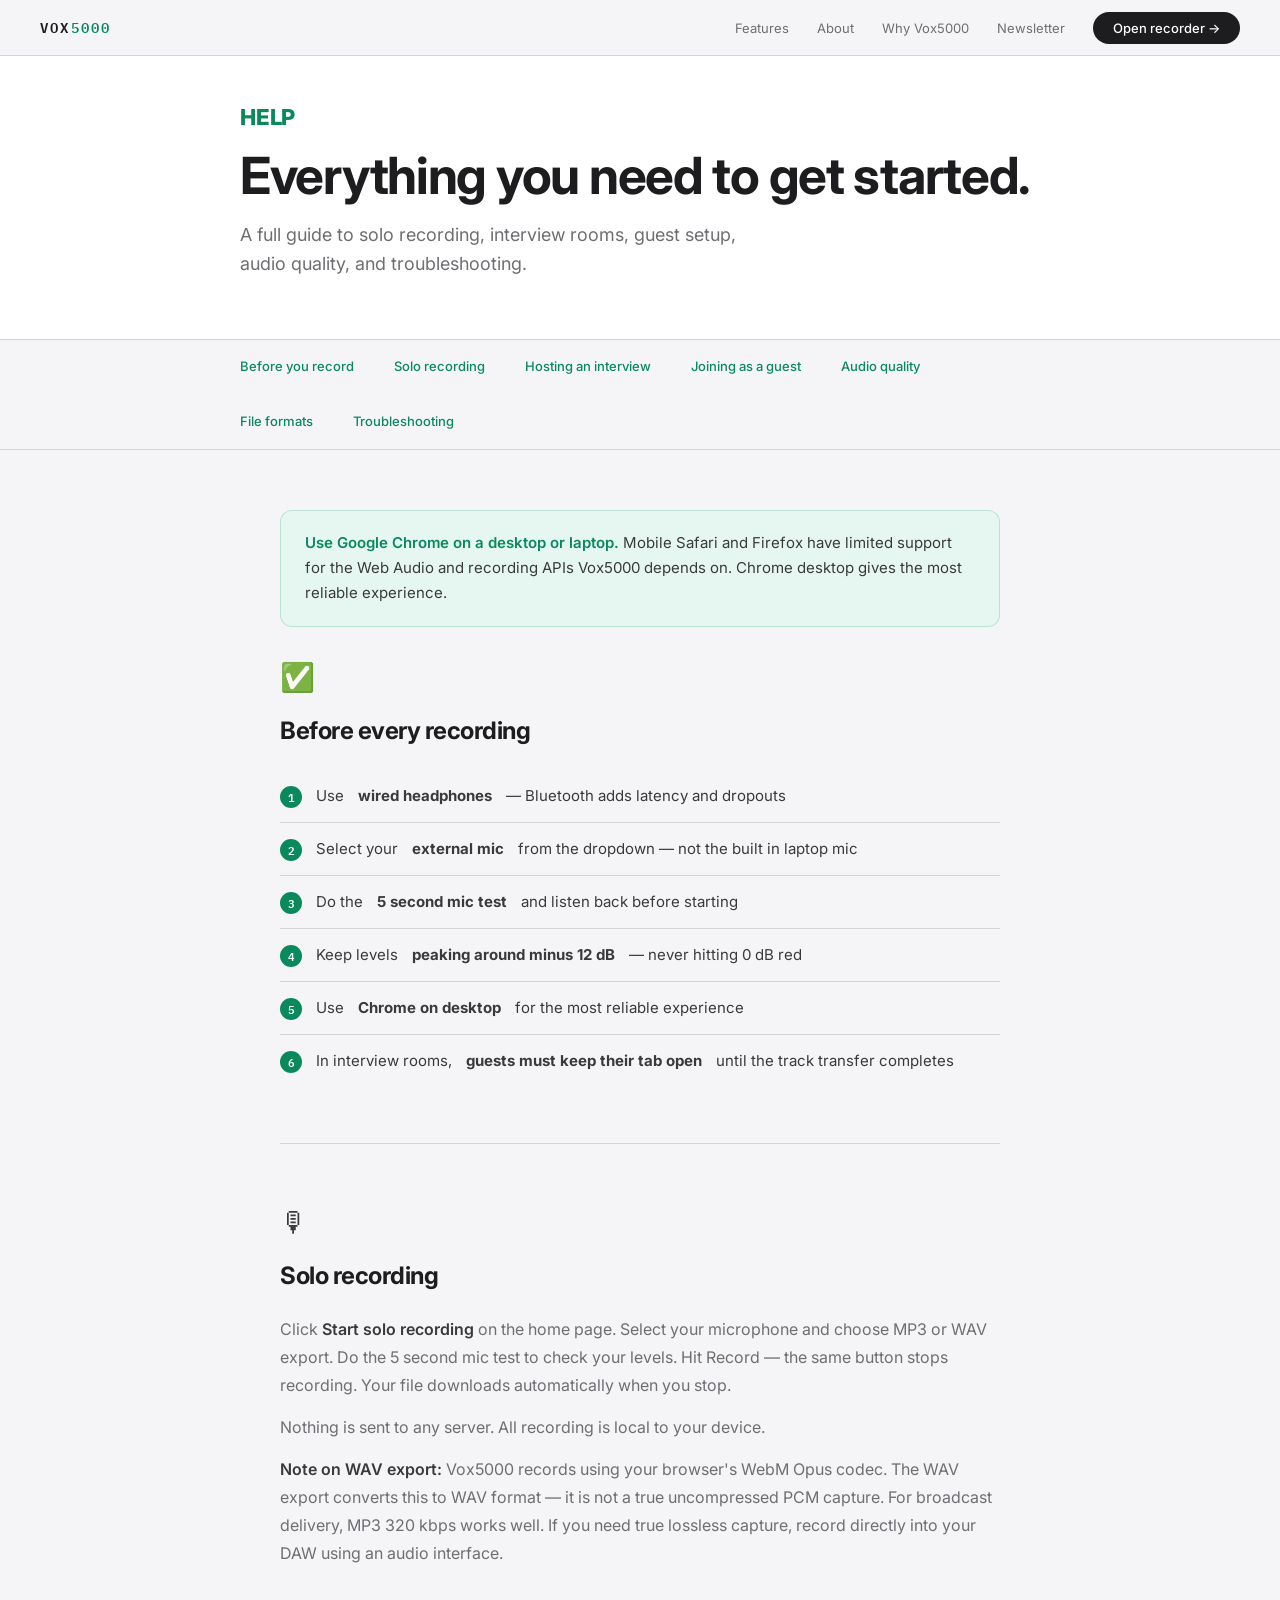
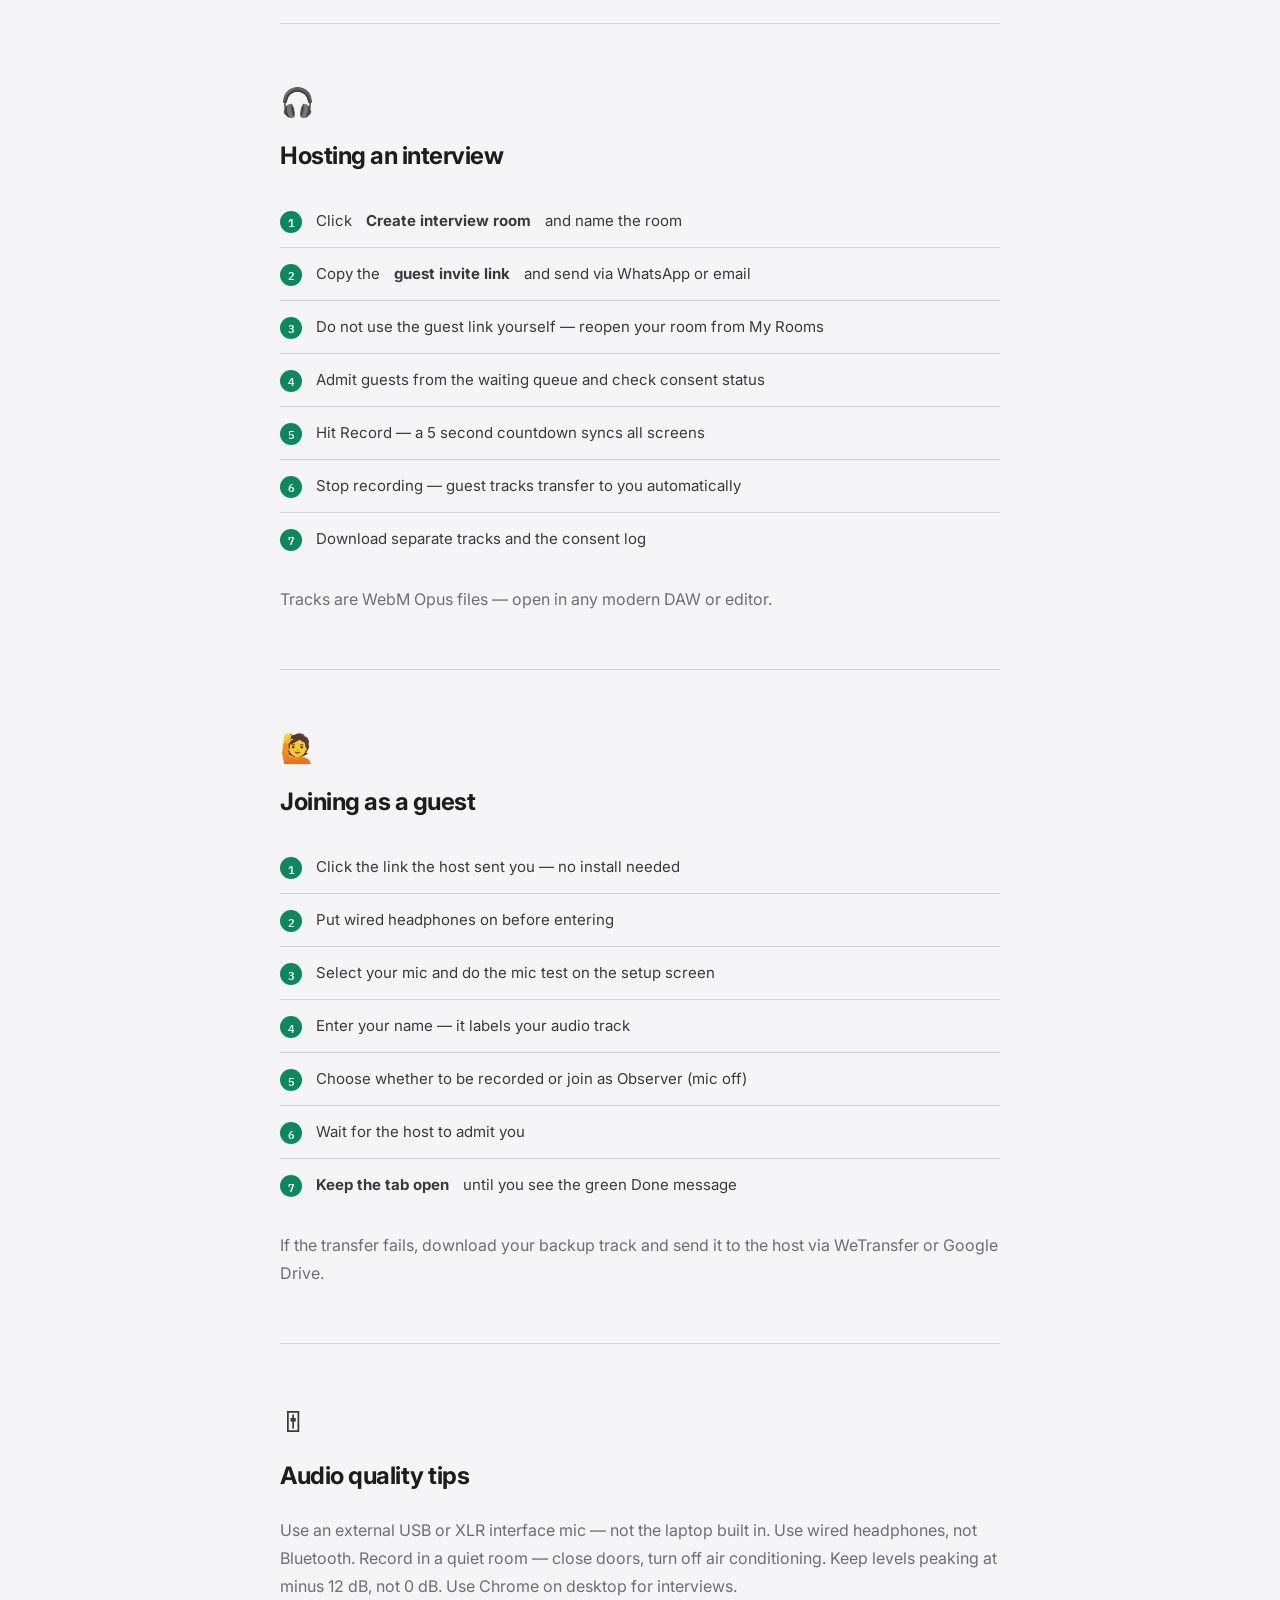
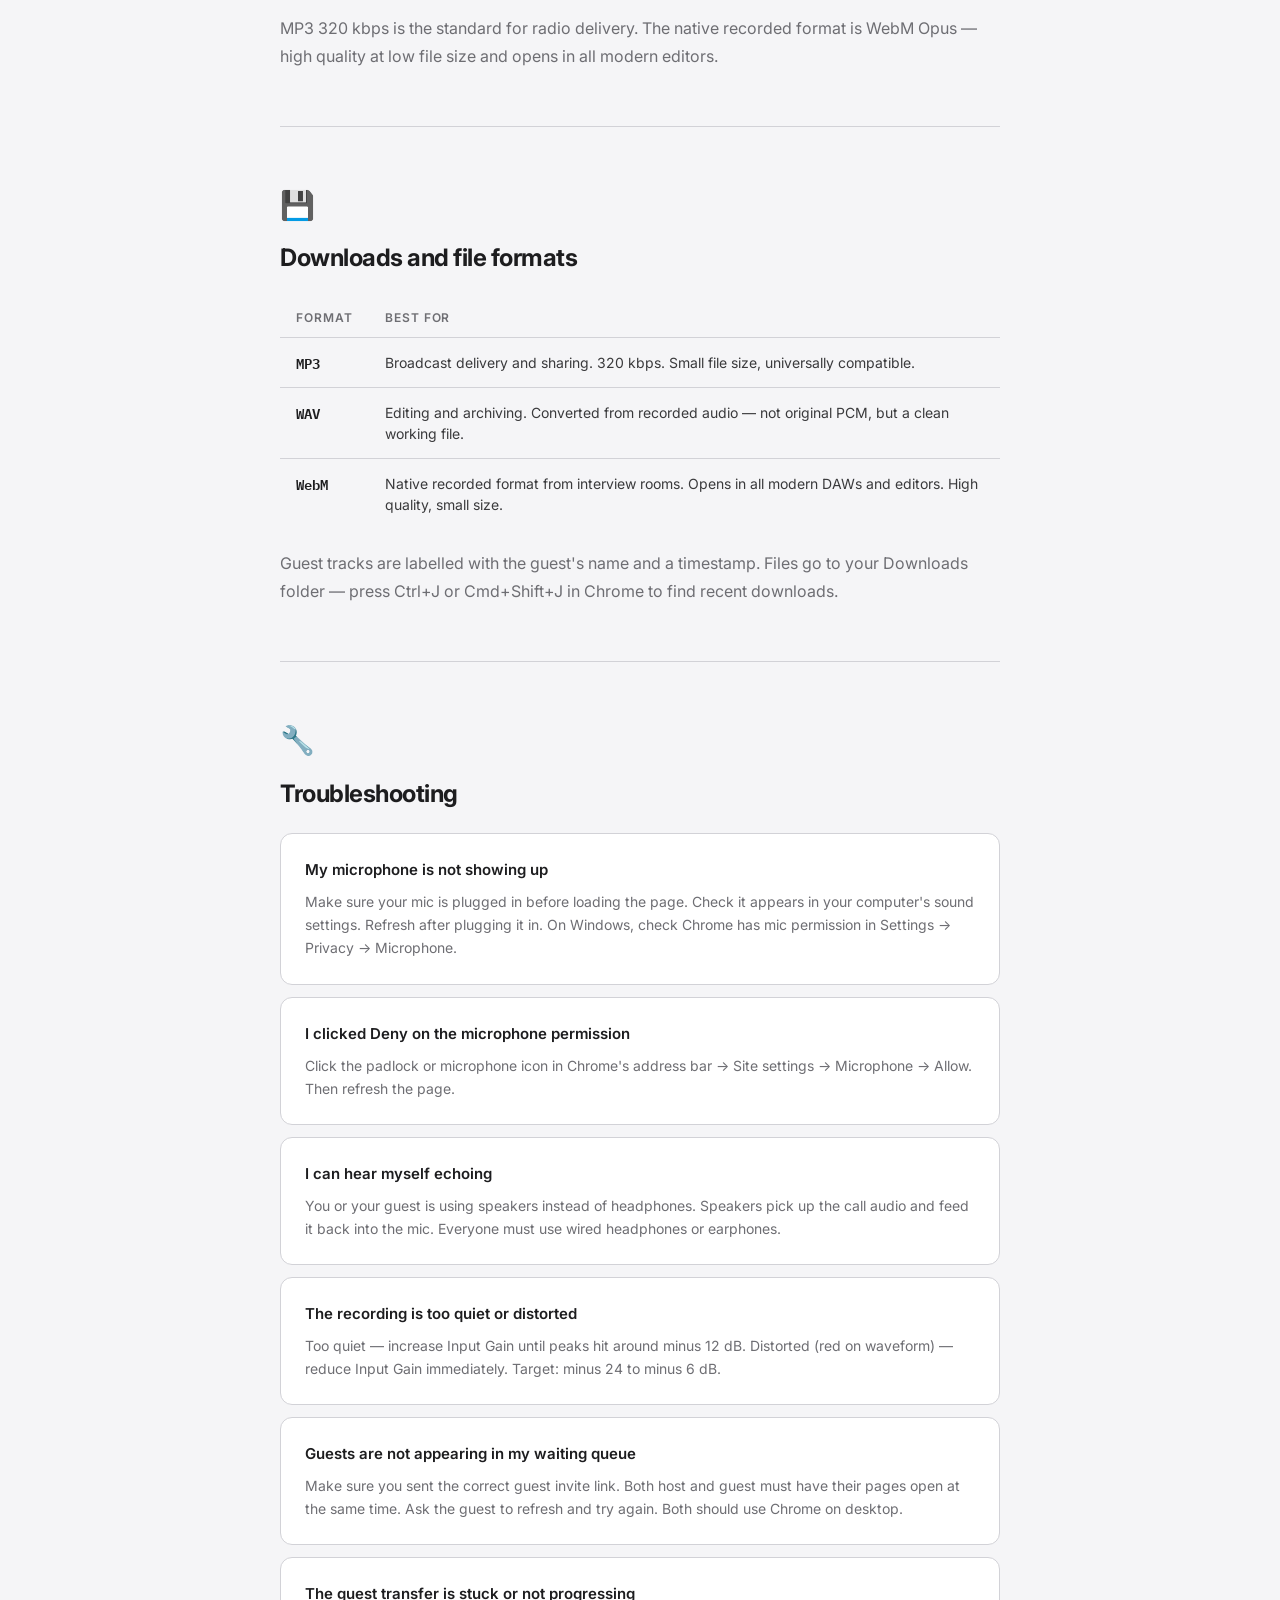
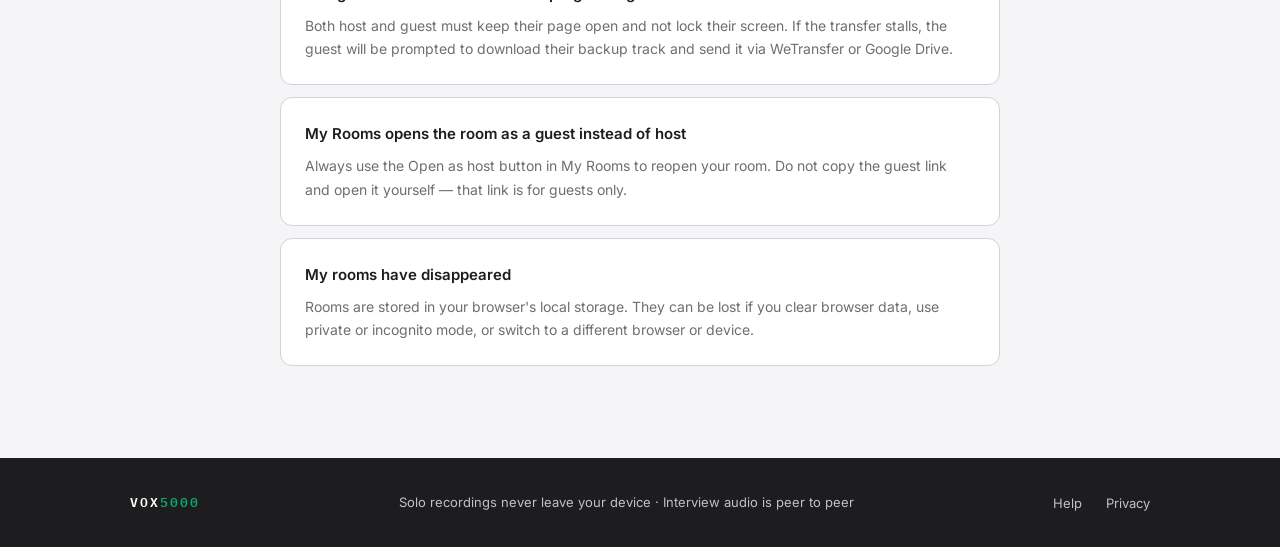
==== commit dd306013: "Add files via upload" ====
--- a/help.html
+++ b/help.html
@@ -1,232 +1,543 @@
 <!DOCTYPE html>
 <html lang="en">
 <head>
-  <meta charset="UTF-8" />
-  <meta name="viewport" content="width=device-width, initial-scale=1.0" />
-  <title>Help — Vox5000</title>
-  <link rel="icon" type="image/png" href="favicon.png" />
-  <link rel="preconnect" href="https://fonts.googleapis.com" />
-  <link rel="preconnect" href="https://fonts.gstatic.com" crossorigin />
-  <link href="https://fonts.googleapis.com/css2?family=Inter:wght@400;500;600;700&family=JetBrains+Mono:wght@400;500;600&display=swap" rel="stylesheet" />
-  <link rel="stylesheet" href="style.css" />
-  <style>
-    .help-main{max-width:1400px;margin:0 auto;padding:48px 40px 100px;}
-    @media(max-width:600px){.help-main{padding:32px 16px 80px;}}
-    @media(max-width:1023px) and (min-width:601px){.help-main{padding:40px 24px 100px;}}
-    .help-grid{display:grid;grid-template-columns:1fr 1fr;gap:12px;margin-bottom:32px;}
-    @media(min-width:1024px){.help-grid{grid-template-columns:1fr 1fr 1fr;}}
-    @media(max-width:600px){.help-grid{grid-template-columns:1fr;}}
-    .help-card{background:var(--bg2);border:1px solid var(--border);border-radius:var(--radius);padding:22px;}
-    .help-card h2{font-size:15px;font-weight:700;color:var(--text);margin-bottom:10px;}
-    .help-card p{font-size:13px;color:var(--text2);line-height:1.65;margin-bottom:8px;}
-    .help-card ul{list-style:none;display:flex;flex-direction:column;gap:7px;}
-    .help-card ul li{font-size:13px;color:var(--text2);padding-left:16px;position:relative;line-height:1.55;}
-    .help-card ul li::before{content:'—';position:absolute;left:0;color:var(--text3);}
-    .help-card-full{grid-column:1/-1;}
-    .checklist-card{background:linear-gradient(135deg,rgba(223,255,0,0.06) 0%,var(--bg2) 100%);border:1px solid var(--yellow-border);}
-    .checklist-item{display:flex;align-items:flex-start;gap:12px;font-size:14px;color:var(--text2);padding:10px 0;border-bottom:1px solid var(--border);}
-    .checklist-item:last-child{border-bottom:none;padding-bottom:0;}
-    .checklist-num{width:22px;height:22px;border-radius:50%;background:var(--yellow);color:#000;font-size:11px;font-weight:800;display:flex;align-items:center;justify-content:center;flex-shrink:0;margin-top:1px;}
-    .trouble-item{border-bottom:1px solid var(--border);padding:14px 0;}
-    .trouble-item:first-child{padding-top:0;}
-    .trouble-item:last-child{border-bottom:none;padding-bottom:0;}
-    .trouble-q{font-size:14px;font-weight:600;color:var(--text);margin-bottom:6px;}
-    .trouble-a{font-size:13px;color:var(--text2);line-height:1.65;}
-    .help-nav{display:flex;gap:6px;flex-wrap:wrap;margin-bottom:28px;}
-    .help-nav a{font-size:12px;color:var(--text2);text-decoration:none;padding:5px 12px;background:var(--bg2);border:1px solid var(--border);border-radius:20px;transition:all 0.15s;}
-    .help-nav a:hover{color:var(--yellow);border-color:var(--yellow-border);}
-    h1{font-size:26px;font-weight:700;letter-spacing:-0.03em;color:var(--text);margin-bottom:6px;}
-    .browser-alert{background:rgba(223,255,0,0.06);border:1px solid var(--yellow-border);border-radius:var(--radius);padding:14px 18px;margin-bottom:24px;font-size:13px;color:var(--text2);}
-    .browser-alert strong{color:var(--yellow);}
-    .honesty-note{background:rgba(255,59,59,0.06);border:1px solid rgba(255,59,59,0.2);border-radius:var(--radius);padding:14px 18px;margin-bottom:24px;font-size:13px;color:var(--text2);}
-    .honesty-note strong{color:var(--red);}
-    hr{border:none;border-top:1px solid var(--border);margin:28px 0;}
-  </style>
+<meta charset="UTF-8">
+<meta name="viewport" content="width=device-width, initial-scale=1.0">
+<meta name="description" content="Vox5000 help guide. Everything you need to get the best out of your broadcast audio recorder.">
+<title>Help — Vox5000</title>
+<link rel="preconnect" href="https://fonts.googleapis.com">
+<link rel="preconnect" href="https://fonts.gstatic.com" crossorigin>
+<link href="https://fonts.googleapis.com/css2?family=IBM+Plex+Mono:wght@400;500;600&family=Inter:wght@300;400;500;600;700;800&display=swap" rel="stylesheet">
+<style>
+*, *::before, *::after { box-sizing: border-box; margin: 0; padding: 0; }
+
+:root {
+  --bg:          #f5f5f7;
+  --white:       #ffffff;
+  --border:      #d2d2d7;
+  --muted:       #6e6e73;
+  --body:        #3a3a3c;
+  --heading:     #1d1d1f;
+  --green:       #0a8a5c;
+  --green-hi:    #0dab73;
+  --green-light: #e6f7f1;
+}
+
+html { scroll-behavior: smooth; }
+
+body {
+  background: var(--bg);
+  color: var(--body);
+  font-family: 'Inter', system-ui, sans-serif;
+  font-size: 16px;
+  line-height: 1.6;
+  -webkit-font-smoothing: antialiased;
+}
+
+/* ── NAV ── */
+nav {
+  position: fixed;
+  top: 0; left: 0; right: 0;
+  z-index: 100;
+  height: 56px;
+  display: flex;
+  align-items: center;
+  justify-content: space-between;
+  padding: 0 40px;
+  background: rgba(245,245,247,0.92);
+  backdrop-filter: blur(20px);
+  border-bottom: 1px solid var(--border);
+}
+
+.nav-logo {
+  font-family: 'IBM Plex Mono', monospace;
+  font-size: 14px;
+  font-weight: 600;
+  letter-spacing: 0.16em;
+  color: var(--heading);
+  text-decoration: none;
+}
+.nav-logo span { color: var(--green); }
+
+.nav-links {
+  display: flex;
+  align-items: center;
+  gap: 28px;
+  list-style: none;
+}
+
+.nav-links a {
+  font-size: 13px;
+  color: var(--muted);
+  text-decoration: none;
+  transition: color 0.15s;
+}
+
+.nav-links a:hover { color: var(--heading); }
+
+.nav-cta {
+  background: var(--heading) !important;
+  color: var(--white) !important;
+  padding: 8px 20px;
+  border-radius: 980px;
+  font-weight: 500 !important;
+  transition: background 0.2s !important;
+}
+
+.nav-cta:hover { background: var(--green) !important; }
+
+/* ── PAGE HEADER ── */
+.page-header {
+  background: var(--white);
+  padding: 100px 40px 60px;
+  border-bottom: 1px solid var(--border);
+}
+
+.page-header-inner {
+  max-width: 800px;
+  margin: 0 auto;
+}
+
+.page-label {
+  font-size: 22px;
+  font-weight: 800;
+  color: var(--green);
+  text-transform: uppercase;
+  letter-spacing: -0.01em;
+  margin-bottom: 12px;
+}
+
+.page-header h1 {
+  font-size: clamp(32px, 4vw, 52px);
+  font-weight: 700;
+  color: var(--heading);
+  letter-spacing: -0.025em;
+  line-height: 1.1;
+  margin-bottom: 16px;
+}
+
+.page-header p {
+  font-size: 18px;
+  color: var(--muted);
+  line-height: 1.65;
+  max-width: 540px;
+}
+
+/* ── QUICK LINKS ── */
+.quick-links {
+  background: var(--bg);
+  border-bottom: 1px solid var(--border);
+  padding: 0 40px;
+}
+
+.quick-links-inner {
+  max-width: 800px;
+  margin: 0 auto;
+  display: flex;
+  flex-wrap: wrap;
+  gap: 0;
+}
+
+.quick-link {
+  font-size: 13px;
+  font-weight: 500;
+  color: var(--green);
+  text-decoration: none;
+  padding: 16px 20px 16px 0;
+  margin-right: 20px;
+  border-bottom: 2px solid transparent;
+  transition: border-color 0.15s;
+  white-space: nowrap;
+}
+
+.quick-link:hover { border-bottom-color: var(--green); }
+
+/* ── CONTENT ── */
+.content {
+  max-width: 800px;
+  margin: 0 auto;
+  padding: 60px 40px 80px;
+}
+
+.help-section {
+  margin-bottom: 56px;
+  padding-bottom: 56px;
+  border-bottom: 1px solid var(--border);
+}
+
+.help-section:last-child {
+  border-bottom: none;
+  margin-bottom: 0;
+  padding-bottom: 0;
+}
+
+.help-section-icon {
+  font-size: 28px;
+  margin-bottom: 12px;
+  display: block;
+}
+
+.help-section h2 {
+  font-size: 24px;
+  font-weight: 700;
+  color: var(--heading);
+  letter-spacing: -0.02em;
+  margin-bottom: 20px;
+}
+
+.help-section p {
+  font-size: 16px;
+  color: var(--muted);
+  line-height: 1.75;
+  margin-bottom: 14px;
+}
+
+.help-section p:last-child { margin-bottom: 0; }
+
+.help-section p strong { color: var(--body); font-weight: 600; }
+
+/* Checklist steps */
+.steps {
+  list-style: none;
+  margin-top: 4px;
+}
+
+.steps li {
+  display: flex;
+  align-items: flex-start;
+  gap: 14px;
+  padding: 14px 0;
+  border-bottom: 1px solid var(--border);
+  font-size: 15px;
+  color: var(--body);
+  line-height: 1.6;
+}
+
+.steps li:last-child { border-bottom: none; }
+
+.step-num {
+  font-family: 'IBM Plex Mono', monospace;
+  font-size: 11px;
+  font-weight: 600;
+  color: var(--white);
+  background: var(--green);
+  border-radius: 50%;
+  width: 22px;
+  height: 22px;
+  display: flex;
+  align-items: center;
+  justify-content: center;
+  flex-shrink: 0;
+  margin-top: 2px;
+}
+
+/* Warning / info box */
+.info-box {
+  background: var(--green-light);
+  border: 1px solid rgba(10,138,92,0.2);
+  border-radius: 12px;
+  padding: 20px 24px;
+  margin-bottom: 28px;
+  font-size: 15px;
+  color: var(--body);
+  line-height: 1.65;
+}
+
+.info-box strong { color: var(--green); font-weight: 600; }
+
+/* Troubleshooting items */
+.trouble-item {
+  background: var(--white);
+  border: 1px solid var(--border);
+  border-radius: 12px;
+  padding: 24px;
+  margin-bottom: 12px;
+}
+
+.trouble-item h3 {
+  font-size: 15px;
+  font-weight: 600;
+  color: var(--heading);
+  margin-bottom: 8px;
+}
+
+.trouble-item p {
+  font-size: 14px;
+  color: var(--muted);
+  line-height: 1.65;
+  margin-bottom: 0;
+}
+
+/* Format table */
+.format-table {
+  width: 100%;
+  border-collapse: collapse;
+  margin-top: 8px;
+}
+
+.format-table th {
+  text-align: left;
+  font-size: 12px;
+  font-weight: 600;
+  letter-spacing: 0.08em;
+  text-transform: uppercase;
+  color: var(--muted);
+  padding: 10px 16px;
+  border-bottom: 1px solid var(--border);
+}
+
+.format-table td {
+  font-size: 14px;
+  color: var(--body);
+  padding: 14px 16px;
+  border-bottom: 1px solid var(--border);
+  line-height: 1.5;
+  vertical-align: top;
+}
+
+.format-table tr:last-child td { border-bottom: none; }
+.format-table td:first-child {
+  font-family: 'IBM Plex Mono', monospace;
+  font-weight: 600;
+  color: var(--heading);
+  white-space: nowrap;
+}
+
+/* ── FOOTER ── */
+footer { background: var(--heading); }
+
+.footer-inner {
+  max-width: 1100px;
+  margin: 0 auto;
+  padding: 32px 40px;
+  display: flex;
+  align-items: center;
+  justify-content: space-between;
+  flex-wrap: wrap;
+  gap: 16px;
+}
+
+.footer-logo {
+  font-family: 'IBM Plex Mono', monospace;
+  font-size: 13px;
+  font-weight: 600;
+  letter-spacing: 0.16em;
+  color: #ffffff;
+}
+
+.footer-logo span { color: var(--green-hi); }
+.footer-note { font-size: 13px; color: #c0c0c8; }
+
+.footer-links { display: flex; gap: 24px; list-style: none; }
+
+.footer-links a {
+  font-size: 13px;
+  color: #c0c0c8;
+  text-decoration: none;
+  transition: color 0.15s;
+}
+
+.footer-links a:hover { color: #ffffff; }
+
+@media (max-width: 760px) {
+  nav { padding: 0 20px; }
+  .nav-links { display: none; }
+  .page-header { padding: 88px 20px 48px; }
+  .quick-links { padding: 0 20px; }
+  .content { padding: 40px 20px 60px; }
+  .footer-inner { padding: 28px 20px; flex-direction: column; align-items: flex-start; }
+}
+</style>
 </head>
 <body>
-  <header class="header" role="banner">
-    <div class="header-inner">
-      <div class="logo"><a href="index.html" aria-label="Vox5000 home"><img src="logo.png" alt="VOX5000" class="logo-img" /></a></div>
-      <nav class="main-nav" aria-label="Main navigation">
-        <a href="index.html" class="nav-link">Home</a>
-        <a href="rooms.html" class="nav-link">My Rooms</a>
-        <a href="help.html" class="nav-link nav-active" aria-current="page">Help</a>
-      </nav>
-      <a href="room.html" class="nav-cta">Create room</a>
-    </div>
-  </header>
-
-  <main class="help-main" id="main-content">
-
-    <h1>Help & Guide</h1>
-    <p style="font-size:15px;color:var(--text2);margin-bottom:24px;">Everything you need to get the best out of Vox5000.</p>
-
-    <div class="browser-alert">
-      <strong>⚠ Use Google Chrome on a desktop or laptop.</strong> Mobile Safari and Firefox have limited support for the Web Audio and recording APIs that Vox5000 depends on. Chrome desktop gives the most reliable experience.
-    </div>
-
-    <div class="honesty-note">
-      <strong>About audio quality:</strong> Vox5000 records using your browser's built-in WebM Opus codec. The WAV export option converts this recording to WAV format — it is not a true uncompressed PCM capture. For broadcast delivery, MP3 320 kbps or the WebM file both work well. If you need true lossless capture, record directly into your DAW using an audio interface.
-    </div>
-
-    <nav class="help-nav" aria-label="Jump to section">
-      <a href="#quickstart">Quick start</a>
-      <a href="#solo">Solo recording</a>
-      <a href="#hosting">Hosting an interview</a>
-      <a href="#guest">Joining as a guest</a>
-      <a href="#consent">Consent & privacy</a>
-      <a href="#quality">Audio quality</a>
-      <a href="#troubleshooting">Troubleshooting</a>
-      <a href="#formats">File formats</a>
-    </nav>
-
-    <div class="help-card checklist-card" style="margin-bottom:28px;" id="quickstart">
-      <h2>✅ Before every recording</h2>
-      <div class="checklist-item"><div class="checklist-num" aria-hidden="true">1</div><div>Use <strong>wired headphones</strong> — Bluetooth adds latency and dropouts</div></div>
-      <div class="checklist-item"><div class="checklist-num" aria-hidden="true">2</div><div>Select your <strong>external mic</strong> from the dropdown — not the built-in laptop mic</div></div>
-      <div class="checklist-item"><div class="checklist-num" aria-hidden="true">3</div><div>Do the <strong>5-second mic test</strong> and listen back before starting</div></div>
-      <div class="checklist-item"><div class="checklist-num" aria-hidden="true">4</div><div>Keep levels <strong>peaking around –12 dB</strong> — never hitting 0 dB red</div></div>
-      <div class="checklist-item"><div class="checklist-num" aria-hidden="true">5</div><div>Use <strong>Chrome on desktop</strong> for the most reliable experience</div></div>
-      <div class="checklist-item"><div class="checklist-num" aria-hidden="true">6</div><div>In interview rooms, <strong>guests must keep their tab open</strong> until the track transfer completes</div></div>
-    </div>
-
-    <div class="help-grid">
-
-      <div class="help-card" id="solo">
-        <h2>🎙 Solo recording</h2>
-        <ul>
-          <li>Click Start solo recording on the home page</li>
-          <li>Select your microphone and choose MP3 or WAV export</li>
-          <li>Do the 5-second mic test to check your levels</li>
-          <li>Hit Record — the same button stops recording</li>
-          <li>Your file downloads automatically when you stop</li>
-          <li>Nothing is sent to any server — all recording is local</li>
-          <li>WAV export converts from the recorded audio — not a true lossless capture</li>
-        </ul>
-      </div>
-
-      <div class="help-card" id="hosting">
-        <h2>🎧 Hosting an interview</h2>
-        <ul>
-          <li>Click Create interview room and name the room</li>
-          <li>Copy the <strong>guest invite link</strong> — send via WhatsApp or email</li>
-          <li>Do not use the guest link yourself — reopen your room from My Rooms</li>
-          <li>Admit guests from the waiting queue</li>
-          <li>Check consent status for each guest</li>
-          <li>Hit Record — 5-second countdown on all screens</li>
-          <li>Stop recording — guest tracks transfer to you automatically</li>
-          <li>Download separate tracks and the consent log</li>
-          <li>Tracks are WebM Opus files — open in any modern DAW or editor</li>
-        </ul>
-      </div>
-
-      <div class="help-card" id="guest">
-        <h2>🙋 Joining as a guest</h2>
-        <ul>
-          <li>Click the link the host sent you — no install needed</li>
-          <li>Put wired headphones on before entering</li>
-          <li>Select your mic and do the mic test on the setup screen</li>
-          <li>Enter your name — it labels your audio track</li>
-          <li>Choose whether to be recorded or join as Observer (mic off)</li>
-          <li>Wait for the host to admit you</li>
-          <li><strong>Keep the tab open until you see the green Done message</strong></li>
-          <li>If transfer fails, download your backup track and send it to the host</li>
-        </ul>
-      </div>
-
-      <div class="help-card" id="consent">
-        <h2>🔒 Consent & privacy</h2>
-        <ul>
-          <li>Solo recordings stay entirely on your device — nothing is sent anywhere</li>
-          <li>In interview rooms, audio transfers peer-to-peer — Vox5000 never sees it</li>
-          <li>The consent log is stored locally by the host and downloaded as a text file</li>
-          <li>The log includes name, role, consent status, timestamp and browser details</li>
-          <li>IP addresses are NOT collected or logged</li>
-          <li>Observer mode: mic off, can hear and chat, not recorded</li>
-        </ul>
-      </div>
-
-      <div class="help-card" id="quality">
-        <h2>🎚 Audio quality</h2>
-        <ul>
-          <li>External USB or XLR interface mic — not the laptop built-in</li>
-          <li>Wired headphones — not Bluetooth</li>
-          <li>Quiet room — close doors, turn off air conditioning</li>
-          <li>Levels peaking at –12 dB — not 0 dB</li>
-          <li>MP3 320 kbps for broadcast delivery and sharing</li>
-          <li>WebM Opus is the native recorded format — high quality at low file size</li>
-          <li>WAV export is a conversion — not original PCM</li>
-          <li>Chrome on desktop for interviews</li>
-        </ul>
-      </div>
-
-      <div class="help-card" id="formats">
-        <h2>💾 Downloads & formats</h2>
-        <ul>
-          <li><strong>MP3</strong> — compressed, great for delivery and sharing</li>
-          <li><strong>WAV export</strong> — PCM WAV converted from the recorded audio</li>
-          <li><strong>WebM</strong> — the native recorded format, opens in all modern editors</li>
-          <li>320 kbps MP3 is the standard for radio delivery</li>
-          <li>Interview room tracks download as WebM Opus files</li>
-          <li>Guest tracks are labelled with the guest's name and a timestamp</li>
-          <li>Files go to your Downloads folder — Ctrl+J / Cmd+J in Chrome to find them</li>
-        </ul>
-      </div>
-
-    </div>
-
-    <div class="help-card help-card-full" id="troubleshooting">
-      <h2>🔧 Troubleshooting</h2>
-
-      <div class="trouble-item">
-        <div class="trouble-q">🚫 My microphone is not showing up</div>
-        <div class="trouble-a">Make sure your mic is plugged in before loading the page. Check it appears in your computer's sound settings. Refresh after plugging it in. On Windows, check Chrome has mic permission in Settings → Privacy → Microphone.</div>
-      </div>
-      <div class="trouble-item">
-        <div class="trouble-q">🔒 I clicked Deny on the microphone permission</div>
-        <div class="trouble-a">Click the padlock or microphone icon in Chrome's address bar → Site settings → Microphone → Allow. Then refresh the page.</div>
-      </div>
-      <div class="trouble-item">
-        <div class="trouble-q">🔊 I can hear myself echoing</div>
-        <div class="trouble-a">You or your guest is using speakers instead of headphones. Speakers pick up the call audio and feed it back into the mic. Everyone must use wired headphones or earphones.</div>
-      </div>
-      <div class="trouble-item">
-        <div class="trouble-q">📊 The recording is too quiet or distorted</div>
-        <div class="trouble-a">Too quiet — increase Input Gain until peaks hit around –12 dB. Distorted (red on waveform) — reduce Input Gain immediately. Target: –24 to –6 dB.</div>
-      </div>
-      <div class="trouble-item">
-        <div class="trouble-q">👥 Guests are not appearing in my waiting queue</div>
-        <div class="trouble-a">Make sure you sent the correct guest invite link (copy it from the Invite Guests button — not from My Rooms). Both host and guest must have their pages open at the same time. Ask the guest to refresh and try again. Both should use Chrome on desktop.</div>
-      </div>
-      <div class="trouble-item">
-        <div class="trouble-q">📤 The guest transfer is stuck or not progressing</div>
-        <div class="trouble-a">Both host and guest must keep their page open and not lock their screen. If the transfer stalls, the guest will be prompted to download their backup track and send it via WeTransfer or Google Drive.</div>
-      </div>
-      <div class="trouble-item">
-        <div class="trouble-q">🔗 My Rooms opens the room as a guest instead of host</div>
-        <div class="trouble-a">Always use the Open as host button in My Rooms to reopen your room. Do not copy the guest link and open it yourself — that link is for guests only.</div>
-      </div>
-      <div class="trouble-item">
-        <div class="trouble-q">📱 I'm recording on a phone or tablet</div>
-        <div class="trouble-a">Use Google Chrome on your device, allow microphone access, keep the Vox5000 tab open, and do not lock the screen or switch apps during recording.</div>
-      </div>
-      <div class="trouble-item">
-        <div class="trouble-q">💾 I can't find my downloaded file</div>
-        <div class="trouble-a">Check your Downloads folder. In Chrome press Ctrl+J (Windows) or Cmd+Shift+J (Mac) to see recent downloads. Files include your name and a timestamp, e.g. Ian_HOST_2026-06-21.webm</div>
-      </div>
-      <div class="trouble-item">
-        <div class="trouble-q">🏠 My rooms have disappeared</div>
-        <div class="trouble-a">Rooms are stored in your browser's local storage. They can be lost if you clear browser data, use private/incognito mode, or switch to a different browser or device.</div>
-      </div>
-    </div>
-
-  </main>
-
-  <footer class="footer" role="contentinfo">
-    <div class="footer-inner">
-      <span>© 2026 Vox5000</span>
-      <a href="privacy.html" style="color:var(--text3);text-decoration:none;">Privacy Policy</a>
-    </div>
-  </footer>
+
+<nav>
+  <a href="https://www.vox5000.com" class="nav-logo">VOX<span>5000</span></a>
+  <ul class="nav-links">
+    <li><a href="https://www.vox5000.com#features">Features</a></li>
+    <li><a href="https://www.vox5000.com#about">About</a></li>
+    <li><a href="https://www.vox5000.com#different">Why Vox5000</a></li>
+    <li><a href="https://www.vox5000.com#newsletter">Newsletter</a></li>
+    <li><a href="https://www.vox5000.com/index.html" class="nav-cta">Open recorder →</a></li>
+  </ul>
+</nav>
+
+<div class="page-header">
+  <div class="page-header-inner">
+    <div class="page-label">Help</div>
+    <h1>Everything you need to get started.</h1>
+    <p>A full guide to solo recording, interview rooms, guest setup, audio quality, and troubleshooting.</p>
+  </div>
+</div>
+
+<div class="quick-links">
+  <div class="quick-links-inner">
+    <a href="#before" class="quick-link">Before you record</a>
+    <a href="#solo" class="quick-link">Solo recording</a>
+    <a href="#hosting" class="quick-link">Hosting an interview</a>
+    <a href="#guest" class="quick-link">Joining as a guest</a>
+    <a href="#quality" class="quick-link">Audio quality</a>
+    <a href="#formats" class="quick-link">File formats</a>
+    <a href="#troubleshooting" class="quick-link">Troubleshooting</a>
+  </div>
+</div>
+
+<div class="content">
+
+  <div class="info-box">
+    <strong>Use Google Chrome on a desktop or laptop.</strong> Mobile Safari and Firefox have limited support for the Web Audio and recording APIs Vox5000 depends on. Chrome desktop gives the most reliable experience.
+  </div>
+
+  <!-- BEFORE YOU RECORD -->
+  <div class="help-section" id="before">
+    <span class="help-section-icon">✅</span>
+    <h2>Before every recording</h2>
+    <ul class="steps">
+      <li><div class="step-num">1</div>Use <strong>wired headphones</strong> — Bluetooth adds latency and dropouts</li>
+      <li><div class="step-num">2</div>Select your <strong>external mic</strong> from the dropdown — not the built in laptop mic</li>
+      <li><div class="step-num">3</div>Do the <strong>5 second mic test</strong> and listen back before starting</li>
+      <li><div class="step-num">4</div>Keep levels <strong>peaking around minus 12 dB</strong> — never hitting 0 dB red</li>
+      <li><div class="step-num">5</div>Use <strong>Chrome on desktop</strong> for the most reliable experience</li>
+      <li><div class="step-num">6</div>In interview rooms, <strong>guests must keep their tab open</strong> until the track transfer completes</li>
+    </ul>
+  </div>
+
+  <!-- SOLO RECORDING -->
+  <div class="help-section" id="solo">
+    <span class="help-section-icon">🎙</span>
+    <h2>Solo recording</h2>
+    <p>Click <strong>Start solo recording</strong> on the home page. Select your microphone and choose MP3 or WAV export. Do the 5 second mic test to check your levels. Hit Record — the same button stops recording. Your file downloads automatically when you stop.</p>
+    <p>Nothing is sent to any server. All recording is local to your device.</p>
+    <p><strong>Note on WAV export:</strong> Vox5000 records using your browser's WebM Opus codec. The WAV export converts this to WAV format — it is not a true uncompressed PCM capture. For broadcast delivery, MP3 320 kbps works well. If you need true lossless capture, record directly into your DAW using an audio interface.</p>
+  </div>
+
+  <!-- HOSTING -->
+  <div class="help-section" id="hosting">
+    <span class="help-section-icon">🎧</span>
+    <h2>Hosting an interview</h2>
+    <ul class="steps">
+      <li><div class="step-num">1</div>Click <strong>Create interview room</strong> and name the room</li>
+      <li><div class="step-num">2</div>Copy the <strong>guest invite link</strong> and send via WhatsApp or email</li>
+      <li><div class="step-num">3</div>Do not use the guest link yourself — reopen your room from My Rooms</li>
+      <li><div class="step-num">4</div>Admit guests from the waiting queue and check consent status</li>
+      <li><div class="step-num">5</div>Hit Record — a 5 second countdown syncs all screens</li>
+      <li><div class="step-num">6</div>Stop recording — guest tracks transfer to you automatically</li>
+      <li><div class="step-num">7</div>Download separate tracks and the consent log</li>
+    </ul>
+    <p style="margin-top:20px">Tracks are WebM Opus files — open in any modern DAW or editor.</p>
+  </div>
+
+  <!-- GUEST -->
+  <div class="help-section" id="guest">
+    <span class="help-section-icon">🙋</span>
+    <h2>Joining as a guest</h2>
+    <ul class="steps">
+      <li><div class="step-num">1</div>Click the link the host sent you — no install needed</li>
+      <li><div class="step-num">2</div>Put wired headphones on before entering</li>
+      <li><div class="step-num">3</div>Select your mic and do the mic test on the setup screen</li>
+      <li><div class="step-num">4</div>Enter your name — it labels your audio track</li>
+      <li><div class="step-num">5</div>Choose whether to be recorded or join as Observer (mic off)</li>
+      <li><div class="step-num">6</div>Wait for the host to admit you</li>
+      <li><div class="step-num">7</div><strong>Keep the tab open</strong> until you see the green Done message</li>
+    </ul>
+    <p style="margin-top:20px">If the transfer fails, download your backup track and send it to the host via WeTransfer or Google Drive.</p>
+  </div>
+
+  <!-- AUDIO QUALITY -->
+  <div class="help-section" id="quality">
+    <span class="help-section-icon">🎚</span>
+    <h2>Audio quality tips</h2>
+    <p>Use an external USB or XLR interface mic — not the laptop built in. Use wired headphones, not Bluetooth. Record in a quiet room — close doors, turn off air conditioning. Keep levels peaking at minus 12 dB, not 0 dB. Use Chrome on desktop for interviews.</p>
+    <p>MP3 320 kbps is the standard for radio delivery. The native recorded format is WebM Opus — high quality at low file size and opens in all modern editors.</p>
+  </div>
+
+  <!-- FILE FORMATS -->
+  <div class="help-section" id="formats">
+    <span class="help-section-icon">💾</span>
+    <h2>Downloads and file formats</h2>
+    <table class="format-table">
+      <thead>
+        <tr>
+          <th>Format</th>
+          <th>Best for</th>
+        </tr>
+      </thead>
+      <tbody>
+        <tr>
+          <td>MP3</td>
+          <td>Broadcast delivery and sharing. 320 kbps. Small file size, universally compatible.</td>
+        </tr>
+        <tr>
+          <td>WAV</td>
+          <td>Editing and archiving. Converted from recorded audio — not original PCM, but a clean working file.</td>
+        </tr>
+        <tr>
+          <td>WebM</td>
+          <td>Native recorded format from interview rooms. Opens in all modern DAWs and editors. High quality, small size.</td>
+        </tr>
+      </tbody>
+    </table>
+    <p style="margin-top:20px">Guest tracks are labelled with the guest's name and a timestamp. Files go to your Downloads folder — press Ctrl+J or Cmd+Shift+J in Chrome to find recent downloads.</p>
+  </div>
+
+  <!-- TROUBLESHOOTING -->
+  <div class="help-section" id="troubleshooting">
+    <span class="help-section-icon">🔧</span>
+    <h2>Troubleshooting</h2>
+
+    <div class="trouble-item">
+      <h3>My microphone is not showing up</h3>
+      <p>Make sure your mic is plugged in before loading the page. Check it appears in your computer's sound settings. Refresh after plugging it in. On Windows, check Chrome has mic permission in Settings → Privacy → Microphone.</p>
+    </div>
+
+    <div class="trouble-item">
+      <h3>I clicked Deny on the microphone permission</h3>
+      <p>Click the padlock or microphone icon in Chrome's address bar → Site settings → Microphone → Allow. Then refresh the page.</p>
+    </div>
+
+    <div class="trouble-item">
+      <h3>I can hear myself echoing</h3>
+      <p>You or your guest is using speakers instead of headphones. Speakers pick up the call audio and feed it back into the mic. Everyone must use wired headphones or earphones.</p>
+    </div>
+
+    <div class="trouble-item">
+      <h3>The recording is too quiet or distorted</h3>
+      <p>Too quiet — increase Input Gain until peaks hit around minus 12 dB. Distorted (red on waveform) — reduce Input Gain immediately. Target: minus 24 to minus 6 dB.</p>
+    </div>
+
+    <div class="trouble-item">
+      <h3>Guests are not appearing in my waiting queue</h3>
+      <p>Make sure you sent the correct guest invite link. Both host and guest must have their pages open at the same time. Ask the guest to refresh and try again. Both should use Chrome on desktop.</p>
+    </div>
+
+    <div class="trouble-item">
+      <h3>The guest transfer is stuck or not progressing</h3>
+      <p>Both host and guest must keep their page open and not lock their screen. If the transfer stalls, the guest will be prompted to download their backup track and send it via WeTransfer or Google Drive.</p>
+    </div>
+
+    <div class="trouble-item">
+      <h3>My Rooms opens the room as a guest instead of host</h3>
+      <p>Always use the Open as host button in My Rooms to reopen your room. Do not copy the guest link and open it yourself — that link is for guests only.</p>
+    </div>
+
+    <div class="trouble-item">
+      <h3>My rooms have disappeared</h3>
+      <p>Rooms are stored in your browser's local storage. They can be lost if you clear browser data, use private or incognito mode, or switch to a different browser or device.</p>
+    </div>
+  </div>
+
+</div>
+
+<footer>
+  <div class="footer-inner">
+    <div class="footer-logo">VOX<span>5000</span></div>
+    <p class="footer-note">Solo recordings never leave your device · Interview audio is peer to peer</p>
+    <ul class="footer-links">
+      <li><a href="help.html">Help</a></li>
+      <li><a href="privacy.html">Privacy</a></li>
+    </ul>
+  </div>
+</footer>
+
 </body>
 </html>
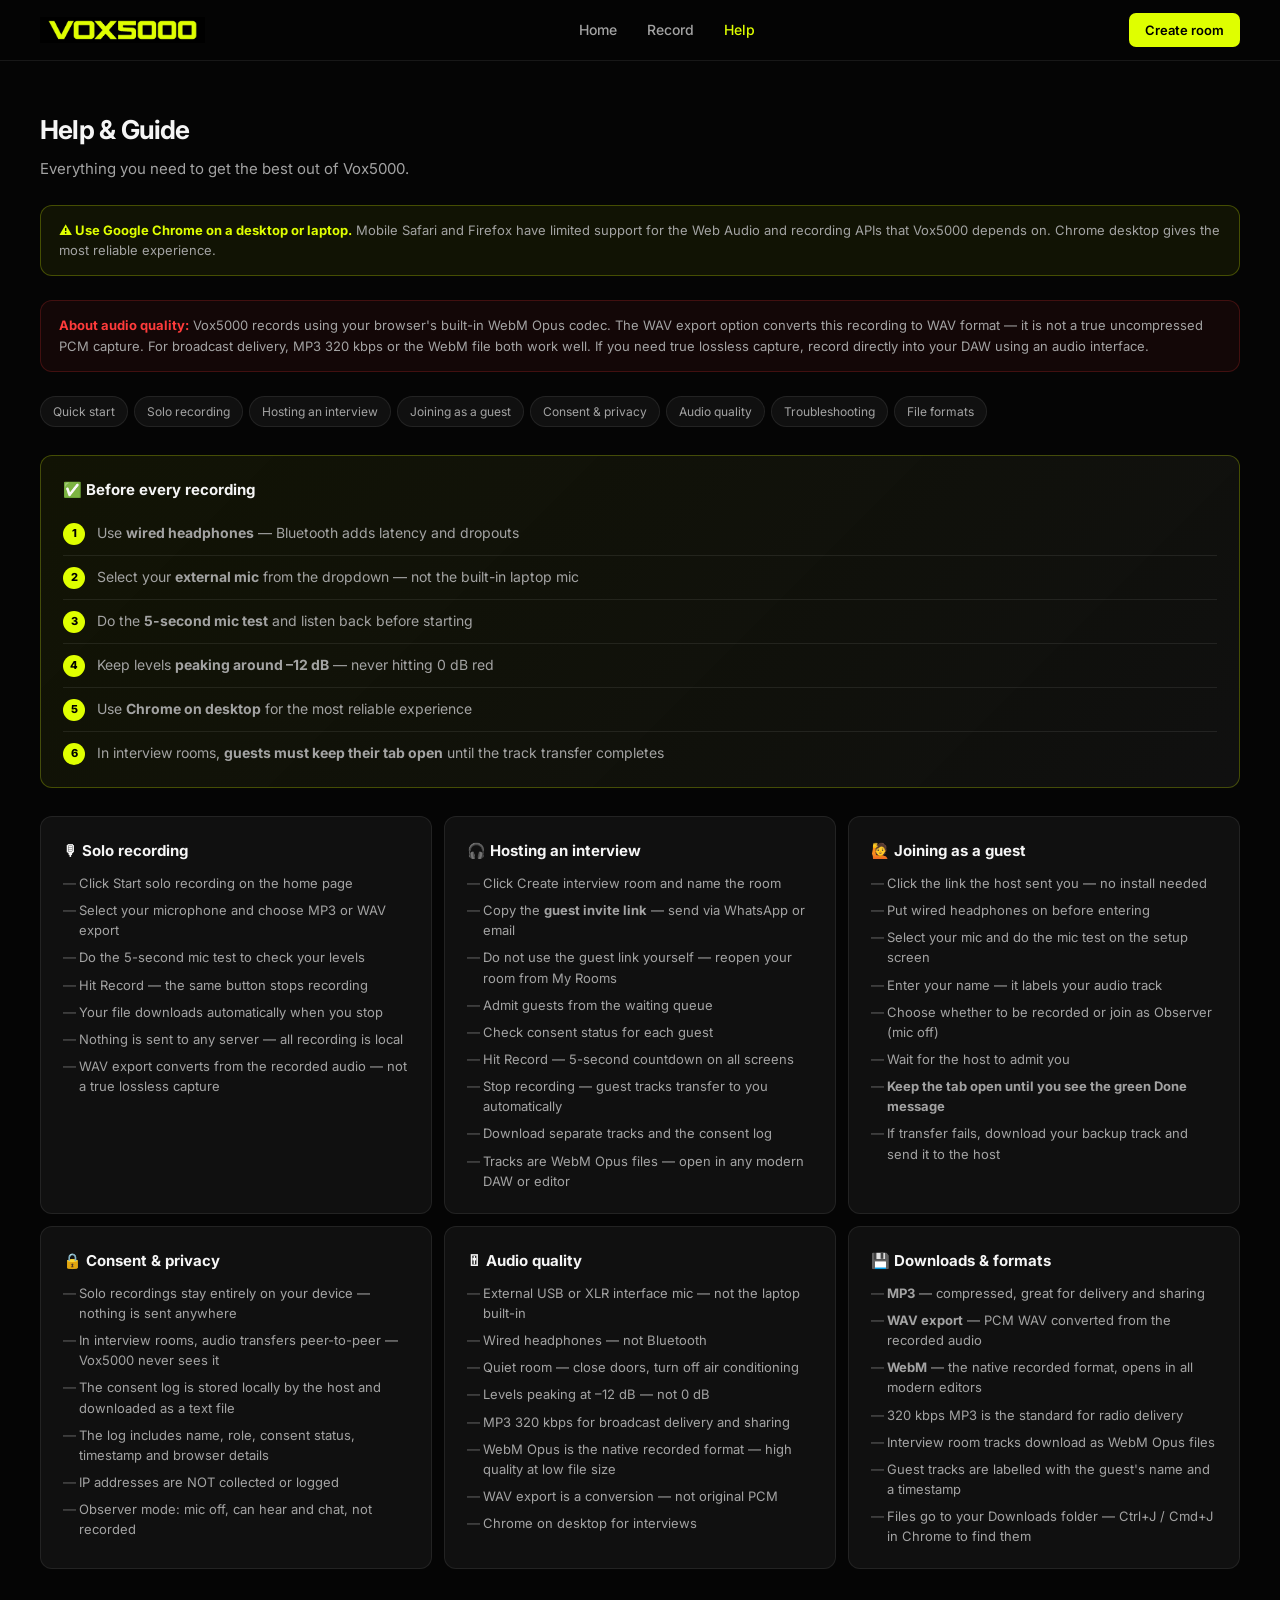
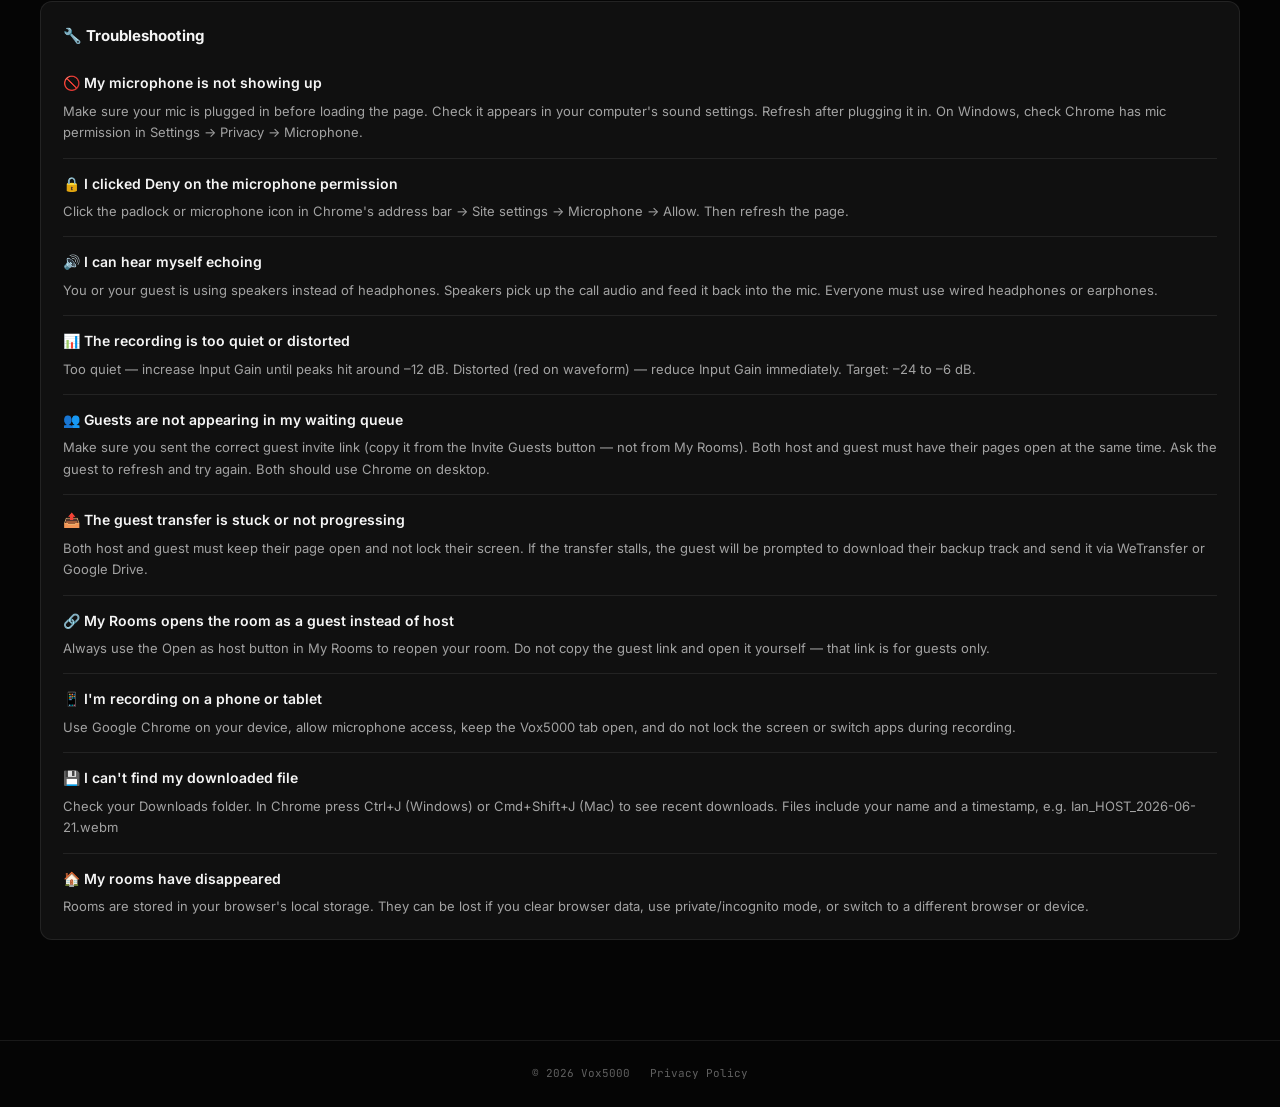
==== commit d80e2db1: "Add files via upload" ====
--- a/help.html
+++ b/help.html
@@ -1,543 +1,236 @@
 <!DOCTYPE html>
 <html lang="en">
 <head>
-<meta charset="UTF-8">
-<meta name="viewport" content="width=device-width, initial-scale=1.0">
-<meta name="description" content="Vox5000 help guide. Everything you need to get the best out of your broadcast audio recorder.">
-<title>Help — Vox5000</title>
-<link rel="preconnect" href="https://fonts.googleapis.com">
-<link rel="preconnect" href="https://fonts.gstatic.com" crossorigin>
-<link href="https://fonts.googleapis.com/css2?family=IBM+Plex+Mono:wght@400;500;600&family=Inter:wght@300;400;500;600;700;800&display=swap" rel="stylesheet">
-<style>
-*, *::before, *::after { box-sizing: border-box; margin: 0; padding: 0; }
-
-:root {
-  --bg:          #f5f5f7;
-  --white:       #ffffff;
-  --border:      #d2d2d7;
-  --muted:       #6e6e73;
-  --body:        #3a3a3c;
-  --heading:     #1d1d1f;
-  --green:       #0a8a5c;
-  --green-hi:    #0dab73;
-  --green-light: #e6f7f1;
-}
-
-html { scroll-behavior: smooth; }
-
-body {
-  background: var(--bg);
-  color: var(--body);
-  font-family: 'Inter', system-ui, sans-serif;
-  font-size: 16px;
-  line-height: 1.6;
-  -webkit-font-smoothing: antialiased;
-}
-
-/* ── NAV ── */
-nav {
-  position: fixed;
-  top: 0; left: 0; right: 0;
-  z-index: 100;
-  height: 56px;
-  display: flex;
-  align-items: center;
-  justify-content: space-between;
-  padding: 0 40px;
-  background: rgba(245,245,247,0.92);
-  backdrop-filter: blur(20px);
-  border-bottom: 1px solid var(--border);
-}
-
-.nav-logo {
-  font-family: 'IBM Plex Mono', monospace;
-  font-size: 14px;
-  font-weight: 600;
-  letter-spacing: 0.16em;
-  color: var(--heading);
-  text-decoration: none;
-}
-.nav-logo span { color: var(--green); }
-
-.nav-links {
-  display: flex;
-  align-items: center;
-  gap: 28px;
-  list-style: none;
-}
-
-.nav-links a {
-  font-size: 13px;
-  color: var(--muted);
-  text-decoration: none;
-  transition: color 0.15s;
-}
-
-.nav-links a:hover { color: var(--heading); }
-
-.nav-cta {
-  background: var(--heading) !important;
-  color: var(--white) !important;
-  padding: 8px 20px;
-  border-radius: 980px;
-  font-weight: 500 !important;
-  transition: background 0.2s !important;
-}
-
-.nav-cta:hover { background: var(--green) !important; }
-
-/* ── PAGE HEADER ── */
-.page-header {
-  background: var(--white);
-  padding: 100px 40px 60px;
-  border-bottom: 1px solid var(--border);
-}
-
-.page-header-inner {
-  max-width: 800px;
-  margin: 0 auto;
-}
-
-.page-label {
-  font-size: 22px;
-  font-weight: 800;
-  color: var(--green);
-  text-transform: uppercase;
-  letter-spacing: -0.01em;
-  margin-bottom: 12px;
-}
-
-.page-header h1 {
-  font-size: clamp(32px, 4vw, 52px);
-  font-weight: 700;
-  color: var(--heading);
-  letter-spacing: -0.025em;
-  line-height: 1.1;
-  margin-bottom: 16px;
-}
-
-.page-header p {
-  font-size: 18px;
-  color: var(--muted);
-  line-height: 1.65;
-  max-width: 540px;
-}
-
-/* ── QUICK LINKS ── */
-.quick-links {
-  background: var(--bg);
-  border-bottom: 1px solid var(--border);
-  padding: 0 40px;
-}
-
-.quick-links-inner {
-  max-width: 800px;
-  margin: 0 auto;
-  display: flex;
-  flex-wrap: wrap;
-  gap: 0;
-}
-
-.quick-link {
-  font-size: 13px;
-  font-weight: 500;
-  color: var(--green);
-  text-decoration: none;
-  padding: 16px 20px 16px 0;
-  margin-right: 20px;
-  border-bottom: 2px solid transparent;
-  transition: border-color 0.15s;
-  white-space: nowrap;
-}
-
-.quick-link:hover { border-bottom-color: var(--green); }
-
-/* ── CONTENT ── */
-.content {
-  max-width: 800px;
-  margin: 0 auto;
-  padding: 60px 40px 80px;
-}
-
-.help-section {
-  margin-bottom: 56px;
-  padding-bottom: 56px;
-  border-bottom: 1px solid var(--border);
-}
-
-.help-section:last-child {
-  border-bottom: none;
-  margin-bottom: 0;
-  padding-bottom: 0;
-}
-
-.help-section-icon {
-  font-size: 28px;
-  margin-bottom: 12px;
-  display: block;
-}
-
-.help-section h2 {
-  font-size: 24px;
-  font-weight: 700;
-  color: var(--heading);
-  letter-spacing: -0.02em;
-  margin-bottom: 20px;
-}
-
-.help-section p {
-  font-size: 16px;
-  color: var(--muted);
-  line-height: 1.75;
-  margin-bottom: 14px;
-}
-
-.help-section p:last-child { margin-bottom: 0; }
-
-.help-section p strong { color: var(--body); font-weight: 600; }
-
-/* Checklist steps */
-.steps {
-  list-style: none;
-  margin-top: 4px;
-}
-
-.steps li {
-  display: flex;
-  align-items: flex-start;
-  gap: 14px;
-  padding: 14px 0;
-  border-bottom: 1px solid var(--border);
-  font-size: 15px;
-  color: var(--body);
-  line-height: 1.6;
-}
-
-.steps li:last-child { border-bottom: none; }
-
-.step-num {
-  font-family: 'IBM Plex Mono', monospace;
-  font-size: 11px;
-  font-weight: 600;
-  color: var(--white);
-  background: var(--green);
-  border-radius: 50%;
-  width: 22px;
-  height: 22px;
-  display: flex;
-  align-items: center;
-  justify-content: center;
-  flex-shrink: 0;
-  margin-top: 2px;
-}
-
-/* Warning / info box */
-.info-box {
-  background: var(--green-light);
-  border: 1px solid rgba(10,138,92,0.2);
-  border-radius: 12px;
-  padding: 20px 24px;
-  margin-bottom: 28px;
-  font-size: 15px;
-  color: var(--body);
-  line-height: 1.65;
-}
-
-.info-box strong { color: var(--green); font-weight: 600; }
-
-/* Troubleshooting items */
-.trouble-item {
-  background: var(--white);
-  border: 1px solid var(--border);
-  border-radius: 12px;
-  padding: 24px;
-  margin-bottom: 12px;
-}
-
-.trouble-item h3 {
-  font-size: 15px;
-  font-weight: 600;
-  color: var(--heading);
-  margin-bottom: 8px;
-}
-
-.trouble-item p {
-  font-size: 14px;
-  color: var(--muted);
-  line-height: 1.65;
-  margin-bottom: 0;
-}
-
-/* Format table */
-.format-table {
-  width: 100%;
-  border-collapse: collapse;
-  margin-top: 8px;
-}
-
-.format-table th {
-  text-align: left;
-  font-size: 12px;
-  font-weight: 600;
-  letter-spacing: 0.08em;
-  text-transform: uppercase;
-  color: var(--muted);
-  padding: 10px 16px;
-  border-bottom: 1px solid var(--border);
-}
-
-.format-table td {
-  font-size: 14px;
-  color: var(--body);
-  padding: 14px 16px;
-  border-bottom: 1px solid var(--border);
-  line-height: 1.5;
-  vertical-align: top;
-}
-
-.format-table tr:last-child td { border-bottom: none; }
-.format-table td:first-child {
-  font-family: 'IBM Plex Mono', monospace;
-  font-weight: 600;
-  color: var(--heading);
-  white-space: nowrap;
-}
-
-/* ── FOOTER ── */
-footer { background: var(--heading); }
-
-.footer-inner {
-  max-width: 1100px;
-  margin: 0 auto;
-  padding: 32px 40px;
-  display: flex;
-  align-items: center;
-  justify-content: space-between;
-  flex-wrap: wrap;
-  gap: 16px;
-}
-
-.footer-logo {
-  font-family: 'IBM Plex Mono', monospace;
-  font-size: 13px;
-  font-weight: 600;
-  letter-spacing: 0.16em;
-  color: #ffffff;
-}
-
-.footer-logo span { color: var(--green-hi); }
-.footer-note { font-size: 13px; color: #c0c0c8; }
-
-.footer-links { display: flex; gap: 24px; list-style: none; }
-
-.footer-links a {
-  font-size: 13px;
-  color: #c0c0c8;
-  text-decoration: none;
-  transition: color 0.15s;
-}
-
-.footer-links a:hover { color: #ffffff; }
-
-@media (max-width: 760px) {
-  nav { padding: 0 20px; }
-  .nav-links { display: none; }
-  .page-header { padding: 88px 20px 48px; }
-  .quick-links { padding: 0 20px; }
-  .content { padding: 40px 20px 60px; }
-  .footer-inner { padding: 28px 20px; flex-direction: column; align-items: flex-start; }
-}
-</style>
+  <meta charset="UTF-8" />
+  <meta name="viewport" content="width=device-width, initial-scale=1.0" />
+  <title>Help — Vox5000</title>
+  <link rel="icon" type="image/png" href="favicon.png" />
+  <link rel="preconnect" href="https://fonts.googleapis.com" />
+  <link rel="preconnect" href="https://fonts.gstatic.com" crossorigin />
+  <link href="https://fonts.googleapis.com/css2?family=Inter:wght@400;500;600;700&family=JetBrains+Mono:wght@400;500;600&display=swap" rel="stylesheet" />
+  <link rel="stylesheet" href="style.css" />
+  <script>
+    window.va = window.va || function () { (window.vaq = window.vaq || []).push(arguments); };
+  </script>
+  <script defer src="/_vercel/insights/script.js"></script>
+  <style>
+    .help-main{max-width:1400px;margin:0 auto;padding:48px 40px 100px;}
+    @media(max-width:600px){.help-main{padding:32px 16px 80px;}}
+    @media(max-width:1023px) and (min-width:601px){.help-main{padding:40px 24px 100px;}}
+    .help-grid{display:grid;grid-template-columns:1fr 1fr;gap:12px;margin-bottom:32px;}
+    @media(min-width:1024px){.help-grid{grid-template-columns:1fr 1fr 1fr;}}
+    @media(max-width:600px){.help-grid{grid-template-columns:1fr;}}
+    .help-card{background:var(--bg2);border:1px solid var(--border);border-radius:var(--radius);padding:22px;}
+    .help-card h2{font-size:15px;font-weight:700;color:var(--text);margin-bottom:10px;}
+    .help-card p{font-size:13px;color:var(--text2);line-height:1.65;margin-bottom:8px;}
+    .help-card ul{list-style:none;display:flex;flex-direction:column;gap:7px;}
+    .help-card ul li{font-size:13px;color:var(--text2);padding-left:16px;position:relative;line-height:1.55;}
+    .help-card ul li::before{content:'—';position:absolute;left:0;color:var(--text3);}
+    .help-card-full{grid-column:1/-1;}
+    .checklist-card{background:linear-gradient(135deg,rgba(223,255,0,0.06) 0%,var(--bg2) 100%);border:1px solid var(--yellow-border);}
+    .checklist-item{display:flex;align-items:flex-start;gap:12px;font-size:14px;color:var(--text2);padding:10px 0;border-bottom:1px solid var(--border);}
+    .checklist-item:last-child{border-bottom:none;padding-bottom:0;}
+    .checklist-num{width:22px;height:22px;border-radius:50%;background:var(--yellow);color:#000;font-size:11px;font-weight:800;display:flex;align-items:center;justify-content:center;flex-shrink:0;margin-top:1px;}
+    .trouble-item{border-bottom:1px solid var(--border);padding:14px 0;}
+    .trouble-item:first-child{padding-top:0;}
+    .trouble-item:last-child{border-bottom:none;padding-bottom:0;}
+    .trouble-q{font-size:14px;font-weight:600;color:var(--text);margin-bottom:6px;}
+    .trouble-a{font-size:13px;color:var(--text2);line-height:1.65;}
+    .help-nav{display:flex;gap:6px;flex-wrap:wrap;margin-bottom:28px;}
+    .help-nav a{font-size:12px;color:var(--text2);text-decoration:none;padding:5px 12px;background:var(--bg2);border:1px solid var(--border);border-radius:20px;transition:all 0.15s;}
+    .help-nav a:hover{color:var(--yellow);border-color:var(--yellow-border);}
+    h1{font-size:26px;font-weight:700;letter-spacing:-0.03em;color:var(--text);margin-bottom:6px;}
+    .browser-alert{background:rgba(223,255,0,0.06);border:1px solid var(--yellow-border);border-radius:var(--radius);padding:14px 18px;margin-bottom:24px;font-size:13px;color:var(--text2);}
+    .browser-alert strong{color:var(--yellow);}
+    .honesty-note{background:rgba(255,59,59,0.06);border:1px solid rgba(255,59,59,0.2);border-radius:var(--radius);padding:14px 18px;margin-bottom:24px;font-size:13px;color:var(--text2);}
+    .honesty-note strong{color:var(--red);}
+    hr{border:none;border-top:1px solid var(--border);margin:28px 0;}
+  </style>
 </head>
 <body>
-
-<nav>
-  <a href="https://www.vox5000.com" class="nav-logo">VOX<span>5000</span></a>
-  <ul class="nav-links">
-    <li><a href="https://www.vox5000.com#features">Features</a></li>
-    <li><a href="https://www.vox5000.com#about">About</a></li>
-    <li><a href="https://www.vox5000.com#different">Why Vox5000</a></li>
-    <li><a href="https://www.vox5000.com#newsletter">Newsletter</a></li>
-    <li><a href="https://www.vox5000.com/index.html" class="nav-cta">Open recorder →</a></li>
-  </ul>
-</nav>
-
-<div class="page-header">
-  <div class="page-header-inner">
-    <div class="page-label">Help</div>
-    <h1>Everything you need to get started.</h1>
-    <p>A full guide to solo recording, interview rooms, guest setup, audio quality, and troubleshooting.</p>
-  </div>
-</div>
-
-<div class="quick-links">
-  <div class="quick-links-inner">
-    <a href="#before" class="quick-link">Before you record</a>
-    <a href="#solo" class="quick-link">Solo recording</a>
-    <a href="#hosting" class="quick-link">Hosting an interview</a>
-    <a href="#guest" class="quick-link">Joining as a guest</a>
-    <a href="#quality" class="quick-link">Audio quality</a>
-    <a href="#formats" class="quick-link">File formats</a>
-    <a href="#troubleshooting" class="quick-link">Troubleshooting</a>
-  </div>
-</div>
-
-<div class="content">
-
-  <div class="info-box">
-    <strong>Use Google Chrome on a desktop or laptop.</strong> Mobile Safari and Firefox have limited support for the Web Audio and recording APIs Vox5000 depends on. Chrome desktop gives the most reliable experience.
-  </div>
-
-  <!-- BEFORE YOU RECORD -->
-  <div class="help-section" id="before">
-    <span class="help-section-icon">✅</span>
-    <h2>Before every recording</h2>
-    <ul class="steps">
-      <li><div class="step-num">1</div>Use <strong>wired headphones</strong> — Bluetooth adds latency and dropouts</li>
-      <li><div class="step-num">2</div>Select your <strong>external mic</strong> from the dropdown — not the built in laptop mic</li>
-      <li><div class="step-num">3</div>Do the <strong>5 second mic test</strong> and listen back before starting</li>
-      <li><div class="step-num">4</div>Keep levels <strong>peaking around minus 12 dB</strong> — never hitting 0 dB red</li>
-      <li><div class="step-num">5</div>Use <strong>Chrome on desktop</strong> for the most reliable experience</li>
-      <li><div class="step-num">6</div>In interview rooms, <strong>guests must keep their tab open</strong> until the track transfer completes</li>
-    </ul>
-  </div>
-
-  <!-- SOLO RECORDING -->
-  <div class="help-section" id="solo">
-    <span class="help-section-icon">🎙</span>
-    <h2>Solo recording</h2>
-    <p>Click <strong>Start solo recording</strong> on the home page. Select your microphone and choose MP3 or WAV export. Do the 5 second mic test to check your levels. Hit Record — the same button stops recording. Your file downloads automatically when you stop.</p>
-    <p>Nothing is sent to any server. All recording is local to your device.</p>
-    <p><strong>Note on WAV export:</strong> Vox5000 records using your browser's WebM Opus codec. The WAV export converts this to WAV format — it is not a true uncompressed PCM capture. For broadcast delivery, MP3 320 kbps works well. If you need true lossless capture, record directly into your DAW using an audio interface.</p>
-  </div>
-
-  <!-- HOSTING -->
-  <div class="help-section" id="hosting">
-    <span class="help-section-icon">🎧</span>
-    <h2>Hosting an interview</h2>
-    <ul class="steps">
-      <li><div class="step-num">1</div>Click <strong>Create interview room</strong> and name the room</li>
-      <li><div class="step-num">2</div>Copy the <strong>guest invite link</strong> and send via WhatsApp or email</li>
-      <li><div class="step-num">3</div>Do not use the guest link yourself — reopen your room from My Rooms</li>
-      <li><div class="step-num">4</div>Admit guests from the waiting queue and check consent status</li>
-      <li><div class="step-num">5</div>Hit Record — a 5 second countdown syncs all screens</li>
-      <li><div class="step-num">6</div>Stop recording — guest tracks transfer to you automatically</li>
-      <li><div class="step-num">7</div>Download separate tracks and the consent log</li>
-    </ul>
-    <p style="margin-top:20px">Tracks are WebM Opus files — open in any modern DAW or editor.</p>
-  </div>
-
-  <!-- GUEST -->
-  <div class="help-section" id="guest">
-    <span class="help-section-icon">🙋</span>
-    <h2>Joining as a guest</h2>
-    <ul class="steps">
-      <li><div class="step-num">1</div>Click the link the host sent you — no install needed</li>
-      <li><div class="step-num">2</div>Put wired headphones on before entering</li>
-      <li><div class="step-num">3</div>Select your mic and do the mic test on the setup screen</li>
-      <li><div class="step-num">4</div>Enter your name — it labels your audio track</li>
-      <li><div class="step-num">5</div>Choose whether to be recorded or join as Observer (mic off)</li>
-      <li><div class="step-num">6</div>Wait for the host to admit you</li>
-      <li><div class="step-num">7</div><strong>Keep the tab open</strong> until you see the green Done message</li>
-    </ul>
-    <p style="margin-top:20px">If the transfer fails, download your backup track and send it to the host via WeTransfer or Google Drive.</p>
-  </div>
-
-  <!-- AUDIO QUALITY -->
-  <div class="help-section" id="quality">
-    <span class="help-section-icon">🎚</span>
-    <h2>Audio quality tips</h2>
-    <p>Use an external USB or XLR interface mic — not the laptop built in. Use wired headphones, not Bluetooth. Record in a quiet room — close doors, turn off air conditioning. Keep levels peaking at minus 12 dB, not 0 dB. Use Chrome on desktop for interviews.</p>
-    <p>MP3 320 kbps is the standard for radio delivery. The native recorded format is WebM Opus — high quality at low file size and opens in all modern editors.</p>
-  </div>
-
-  <!-- FILE FORMATS -->
-  <div class="help-section" id="formats">
-    <span class="help-section-icon">💾</span>
-    <h2>Downloads and file formats</h2>
-    <table class="format-table">
-      <thead>
-        <tr>
-          <th>Format</th>
-          <th>Best for</th>
-        </tr>
-      </thead>
-      <tbody>
-        <tr>
-          <td>MP3</td>
-          <td>Broadcast delivery and sharing. 320 kbps. Small file size, universally compatible.</td>
-        </tr>
-        <tr>
-          <td>WAV</td>
-          <td>Editing and archiving. Converted from recorded audio — not original PCM, but a clean working file.</td>
-        </tr>
-        <tr>
-          <td>WebM</td>
-          <td>Native recorded format from interview rooms. Opens in all modern DAWs and editors. High quality, small size.</td>
-        </tr>
-      </tbody>
-    </table>
-    <p style="margin-top:20px">Guest tracks are labelled with the guest's name and a timestamp. Files go to your Downloads folder — press Ctrl+J or Cmd+Shift+J in Chrome to find recent downloads.</p>
-  </div>
-
-  <!-- TROUBLESHOOTING -->
-  <div class="help-section" id="troubleshooting">
-    <span class="help-section-icon">🔧</span>
-    <h2>Troubleshooting</h2>
-
-    <div class="trouble-item">
-      <h3>My microphone is not showing up</h3>
-      <p>Make sure your mic is plugged in before loading the page. Check it appears in your computer's sound settings. Refresh after plugging it in. On Windows, check Chrome has mic permission in Settings → Privacy → Microphone.</p>
-    </div>
-
-    <div class="trouble-item">
-      <h3>I clicked Deny on the microphone permission</h3>
-      <p>Click the padlock or microphone icon in Chrome's address bar → Site settings → Microphone → Allow. Then refresh the page.</p>
-    </div>
-
-    <div class="trouble-item">
-      <h3>I can hear myself echoing</h3>
-      <p>You or your guest is using speakers instead of headphones. Speakers pick up the call audio and feed it back into the mic. Everyone must use wired headphones or earphones.</p>
-    </div>
-
-    <div class="trouble-item">
-      <h3>The recording is too quiet or distorted</h3>
-      <p>Too quiet — increase Input Gain until peaks hit around minus 12 dB. Distorted (red on waveform) — reduce Input Gain immediately. Target: minus 24 to minus 6 dB.</p>
-    </div>
-
-    <div class="trouble-item">
-      <h3>Guests are not appearing in my waiting queue</h3>
-      <p>Make sure you sent the correct guest invite link. Both host and guest must have their pages open at the same time. Ask the guest to refresh and try again. Both should use Chrome on desktop.</p>
-    </div>
-
-    <div class="trouble-item">
-      <h3>The guest transfer is stuck or not progressing</h3>
-      <p>Both host and guest must keep their page open and not lock their screen. If the transfer stalls, the guest will be prompted to download their backup track and send it via WeTransfer or Google Drive.</p>
-    </div>
-
-    <div class="trouble-item">
-      <h3>My Rooms opens the room as a guest instead of host</h3>
-      <p>Always use the Open as host button in My Rooms to reopen your room. Do not copy the guest link and open it yourself — that link is for guests only.</p>
-    </div>
-
-    <div class="trouble-item">
-      <h3>My rooms have disappeared</h3>
-      <p>Rooms are stored in your browser's local storage. They can be lost if you clear browser data, use private or incognito mode, or switch to a different browser or device.</p>
-    </div>
-  </div>
-
-</div>
-
-<footer>
-  <div class="footer-inner">
-    <div class="footer-logo">VOX<span>5000</span></div>
-    <p class="footer-note">Solo recordings never leave your device · Interview audio is peer to peer</p>
-    <ul class="footer-links">
-      <li><a href="help.html">Help</a></li>
-      <li><a href="privacy.html">Privacy</a></li>
-    </ul>
-  </div>
-</footer>
-
+  <header class="header" role="banner">
+    <div class="header-inner">
+      <div class="logo"><a href="/" aria-label="Vox5000 home"><img src="logo.png" alt="VOX5000" class="logo-img" /></a></div>
+      <nav class="main-nav" aria-label="Main navigation">
+        <a href="/" class="nav-link">Home</a>
+        <a href="/record" class="nav-link">Record</a>
+        <a href="/help" class="nav-link nav-active" aria-current="page">Help</a>
+      </nav>
+      <a href="/room" class="nav-cta">Create room</a>
+    </div>
+  </header>
+
+  <main class="help-main" id="main-content">
+
+    <h1>Help & Guide</h1>
+    <p style="font-size:15px;color:var(--text2);margin-bottom:24px;">Everything you need to get the best out of Vox5000.</p>
+
+    <div class="browser-alert">
+      <strong>⚠ Use Google Chrome on a desktop or laptop.</strong> Mobile Safari and Firefox have limited support for the Web Audio and recording APIs that Vox5000 depends on. Chrome desktop gives the most reliable experience.
+    </div>
+
+    <div class="honesty-note">
+      <strong>About audio quality:</strong> Vox5000 records using your browser's built-in WebM Opus codec. The WAV export option converts this recording to WAV format — it is not a true uncompressed PCM capture. For broadcast delivery, MP3 320 kbps or the WebM file both work well. If you need true lossless capture, record directly into your DAW using an audio interface.
+    </div>
+
+    <nav class="help-nav" aria-label="Jump to section">
+      <a href="#quickstart">Quick start</a>
+      <a href="#solo">Solo recording</a>
+      <a href="#hosting">Hosting an interview</a>
+      <a href="#guest">Joining as a guest</a>
+      <a href="#consent">Consent & privacy</a>
+      <a href="#quality">Audio quality</a>
+      <a href="#troubleshooting">Troubleshooting</a>
+      <a href="#formats">File formats</a>
+    </nav>
+
+    <div class="help-card checklist-card" style="margin-bottom:28px;" id="quickstart">
+      <h2>✅ Before every recording</h2>
+      <div class="checklist-item"><div class="checklist-num" aria-hidden="true">1</div><div>Use <strong>wired headphones</strong> — Bluetooth adds latency and dropouts</div></div>
+      <div class="checklist-item"><div class="checklist-num" aria-hidden="true">2</div><div>Select your <strong>external mic</strong> from the dropdown — not the built-in laptop mic</div></div>
+      <div class="checklist-item"><div class="checklist-num" aria-hidden="true">3</div><div>Do the <strong>5-second mic test</strong> and listen back before starting</div></div>
+      <div class="checklist-item"><div class="checklist-num" aria-hidden="true">4</div><div>Keep levels <strong>peaking around –12 dB</strong> — never hitting 0 dB red</div></div>
+      <div class="checklist-item"><div class="checklist-num" aria-hidden="true">5</div><div>Use <strong>Chrome on desktop</strong> for the most reliable experience</div></div>
+      <div class="checklist-item"><div class="checklist-num" aria-hidden="true">6</div><div>In interview rooms, <strong>guests must keep their tab open</strong> until the track transfer completes</div></div>
+    </div>
+
+    <div class="help-grid">
+
+      <div class="help-card" id="solo">
+        <h2>🎙 Solo recording</h2>
+        <ul>
+          <li>Click Start solo recording on the home page</li>
+          <li>Select your microphone and choose MP3 or WAV export</li>
+          <li>Do the 5-second mic test to check your levels</li>
+          <li>Hit Record — the same button stops recording</li>
+          <li>Your file downloads automatically when you stop</li>
+          <li>Nothing is sent to any server — all recording is local</li>
+          <li>WAV export converts from the recorded audio — not a true lossless capture</li>
+        </ul>
+      </div>
+
+      <div class="help-card" id="hosting">
+        <h2>🎧 Hosting an interview</h2>
+        <ul>
+          <li>Click Create interview room and name the room</li>
+          <li>Copy the <strong>guest invite link</strong> — send via WhatsApp or email</li>
+          <li>Do not use the guest link yourself — reopen your room from My Rooms</li>
+          <li>Admit guests from the waiting queue</li>
+          <li>Check consent status for each guest</li>
+          <li>Hit Record — 5-second countdown on all screens</li>
+          <li>Stop recording — guest tracks transfer to you automatically</li>
+          <li>Download separate tracks and the consent log</li>
+          <li>Tracks are WebM Opus files — open in any modern DAW or editor</li>
+        </ul>
+      </div>
+
+      <div class="help-card" id="guest">
+        <h2>🙋 Joining as a guest</h2>
+        <ul>
+          <li>Click the link the host sent you — no install needed</li>
+          <li>Put wired headphones on before entering</li>
+          <li>Select your mic and do the mic test on the setup screen</li>
+          <li>Enter your name — it labels your audio track</li>
+          <li>Choose whether to be recorded or join as Observer (mic off)</li>
+          <li>Wait for the host to admit you</li>
+          <li><strong>Keep the tab open until you see the green Done message</strong></li>
+          <li>If transfer fails, download your backup track and send it to the host</li>
+        </ul>
+      </div>
+
+      <div class="help-card" id="consent">
+        <h2>🔒 Consent & privacy</h2>
+        <ul>
+          <li>Solo recordings stay entirely on your device — nothing is sent anywhere</li>
+          <li>In interview rooms, audio transfers peer-to-peer — Vox5000 never sees it</li>
+          <li>The consent log is stored locally by the host and downloaded as a text file</li>
+          <li>The log includes name, role, consent status, timestamp and browser details</li>
+          <li>IP addresses are NOT collected or logged</li>
+          <li>Observer mode: mic off, can hear and chat, not recorded</li>
+        </ul>
+      </div>
+
+      <div class="help-card" id="quality">
+        <h2>🎚 Audio quality</h2>
+        <ul>
+          <li>External USB or XLR interface mic — not the laptop built-in</li>
+          <li>Wired headphones — not Bluetooth</li>
+          <li>Quiet room — close doors, turn off air conditioning</li>
+          <li>Levels peaking at –12 dB — not 0 dB</li>
+          <li>MP3 320 kbps for broadcast delivery and sharing</li>
+          <li>WebM Opus is the native recorded format — high quality at low file size</li>
+          <li>WAV export is a conversion — not original PCM</li>
+          <li>Chrome on desktop for interviews</li>
+        </ul>
+      </div>
+
+      <div class="help-card" id="formats">
+        <h2>💾 Downloads & formats</h2>
+        <ul>
+          <li><strong>MP3</strong> — compressed, great for delivery and sharing</li>
+          <li><strong>WAV export</strong> — PCM WAV converted from the recorded audio</li>
+          <li><strong>WebM</strong> — the native recorded format, opens in all modern editors</li>
+          <li>320 kbps MP3 is the standard for radio delivery</li>
+          <li>Interview room tracks download as WebM Opus files</li>
+          <li>Guest tracks are labelled with the guest's name and a timestamp</li>
+          <li>Files go to your Downloads folder — Ctrl+J / Cmd+J in Chrome to find them</li>
+        </ul>
+      </div>
+
+    </div>
+
+    <div class="help-card help-card-full" id="troubleshooting">
+      <h2>🔧 Troubleshooting</h2>
+
+      <div class="trouble-item">
+        <div class="trouble-q">🚫 My microphone is not showing up</div>
+        <div class="trouble-a">Make sure your mic is plugged in before loading the page. Check it appears in your computer's sound settings. Refresh after plugging it in. On Windows, check Chrome has mic permission in Settings → Privacy → Microphone.</div>
+      </div>
+      <div class="trouble-item">
+        <div class="trouble-q">🔒 I clicked Deny on the microphone permission</div>
+        <div class="trouble-a">Click the padlock or microphone icon in Chrome's address bar → Site settings → Microphone → Allow. Then refresh the page.</div>
+      </div>
+      <div class="trouble-item">
+        <div class="trouble-q">🔊 I can hear myself echoing</div>
+        <div class="trouble-a">You or your guest is using speakers instead of headphones. Speakers pick up the call audio and feed it back into the mic. Everyone must use wired headphones or earphones.</div>
+      </div>
+      <div class="trouble-item">
+        <div class="trouble-q">📊 The recording is too quiet or distorted</div>
+        <div class="trouble-a">Too quiet — increase Input Gain until peaks hit around –12 dB. Distorted (red on waveform) — reduce Input Gain immediately. Target: –24 to –6 dB.</div>
+      </div>
+      <div class="trouble-item">
+        <div class="trouble-q">👥 Guests are not appearing in my waiting queue</div>
+        <div class="trouble-a">Make sure you sent the correct guest invite link (copy it from the Invite Guests button — not from My Rooms). Both host and guest must have their pages open at the same time. Ask the guest to refresh and try again. Both should use Chrome on desktop.</div>
+      </div>
+      <div class="trouble-item">
+        <div class="trouble-q">📤 The guest transfer is stuck or not progressing</div>
+        <div class="trouble-a">Both host and guest must keep their page open and not lock their screen. If the transfer stalls, the guest will be prompted to download their backup track and send it via WeTransfer or Google Drive.</div>
+      </div>
+      <div class="trouble-item">
+        <div class="trouble-q">🔗 My Rooms opens the room as a guest instead of host</div>
+        <div class="trouble-a">Always use the Open as host button in My Rooms to reopen your room. Do not copy the guest link and open it yourself — that link is for guests only.</div>
+      </div>
+      <div class="trouble-item">
+        <div class="trouble-q">📱 I'm recording on a phone or tablet</div>
+        <div class="trouble-a">Use Google Chrome on your device, allow microphone access, keep the Vox5000 tab open, and do not lock the screen or switch apps during recording.</div>
+      </div>
+      <div class="trouble-item">
+        <div class="trouble-q">💾 I can't find my downloaded file</div>
+        <div class="trouble-a">Check your Downloads folder. In Chrome press Ctrl+J (Windows) or Cmd+Shift+J (Mac) to see recent downloads. Files include your name and a timestamp, e.g. Ian_HOST_2026-06-21.webm</div>
+      </div>
+      <div class="trouble-item">
+        <div class="trouble-q">🏠 My rooms have disappeared</div>
+        <div class="trouble-a">Rooms are stored in your browser's local storage. They can be lost if you clear browser data, use private/incognito mode, or switch to a different browser or device.</div>
+      </div>
+    </div>
+
+  </main>
+
+  <footer class="footer" role="contentinfo">
+    <div class="footer-inner">
+      <span>© 2026 Vox5000</span>
+      <a href="/privacy" style="color:var(--text3);text-decoration:none;">Privacy Policy</a>
+    </div>
+  </footer>
 </body>
 </html>
--- a/style.css
+++ b/style.css
@@ -0,0 +1,800 @@
+/* ── Reset ── */
+*, *::before, *::after { box-sizing: border-box; margin: 0; padding: 0; }
+
+/* ── Design tokens ── */
+:root {
+  --bg:      #050505;
+  --bg2:     #101010;
+  --bg3:     #1A1A1A;
+  --bg4:     #222222;
+  --border:  rgba(255,255,255,0.08);
+  --border-strong: rgba(255,255,255,0.14);
+  --text:    #F5F5F5;
+  --text2:   #A3A3A3;
+  --text3:   #606060;
+  --yellow:  #DFFF00;
+  --yellow-dim: rgba(223,255,0,0.10);
+  --yellow-border: rgba(223,255,0,0.25);
+  --red:     #FF3B3B;
+  --red-dim: rgba(255,59,59,0.12);
+  --green:   #00E56B;
+  --green-dim: rgba(0,229,107,0.10);
+  --font:    'Inter', system-ui, sans-serif;
+  --mono:    'JetBrains Mono', monospace;
+  --radius:  12px;
+  --radius-sm: 7px;
+  --radius-xs: 4px;
+  --shadow:  0 1px 3px rgba(0,0,0,0.4);
+  --transition: 0.15s ease;
+}
+
+/* ── Base ── */
+html { font-size: 16px; }
+body {
+  font-family: var(--font);
+  background: var(--bg);
+  color: var(--text);
+  min-height: 100vh;
+  line-height: 1.6;
+  -webkit-font-smoothing: antialiased;
+  -moz-osx-font-smoothing: grayscale;
+}
+
+/* ── Focus styles ── */
+:focus-visible {
+  outline: 2px solid var(--yellow);
+  outline-offset: 2px;
+}
+
+/* ── Header ── */
+.header {
+  border-bottom: 1px solid var(--border);
+  position: sticky;
+  top: 0;
+  background: rgba(5,5,5,0.94);
+  backdrop-filter: blur(16px);
+  -webkit-backdrop-filter: blur(16px);
+  z-index: 100;
+}
+.header-inner {
+  max-width: 1400px;
+  margin: 0 auto;
+  padding: 0 40px;
+  height: 60px;
+  display: flex;
+  align-items: center;
+  justify-content: space-between;
+  gap: 16px;
+}
+.logo { display: flex; align-items: center; }
+.logo-img { height: 26px; width: auto; display: block; }
+
+.main-nav { display: flex; align-items: center; gap: 2px; }
+.nav-link {
+  font-size: 14px;
+  font-weight: 500;
+  color: var(--text2);
+  text-decoration: none;
+  padding: 7px 14px;
+  border-radius: var(--radius-sm);
+  transition: color var(--transition), background var(--transition);
+  white-space: nowrap;
+}
+.nav-link:hover { color: var(--text); background: var(--bg3); }
+.nav-active { color: var(--yellow) !important; }
+
+.nav-cta {
+  font-size: 13px;
+  font-weight: 600;
+  color: #000;
+  background: var(--yellow);
+  text-decoration: none;
+  padding: 7px 16px;
+  border-radius: var(--radius-sm);
+  transition: background var(--transition), transform 0.1s;
+  white-space: nowrap;
+}
+.nav-cta:hover { background: #cbeb00; }
+.nav-cta:active { transform: scale(0.97); }
+
+/* Compact header for phones and narrow browser windows */
+@media (max-width: 700px) {
+  .header-inner {
+    padding: 0 16px;
+    gap: 10px;
+  }
+  .logo-img { height: 22px; }
+  .main-nav { display: none; }
+  .nav-cta { display: none; }
+}
+
+/* ── ON AIR badge ── */
+.on-air {
+  display: none;
+  align-items: center;
+  gap: 7px;
+  background: var(--red-dim);
+  border: 1px solid rgba(255,59,59,0.3);
+  color: var(--red);
+  font-size: 11px;
+  font-weight: 700;
+  letter-spacing: 0.1em;
+  padding: 5px 14px;
+  border-radius: 20px;
+}
+.on-air.visible { display: flex; }
+.on-air-dot {
+  width: 6px; height: 6px;
+  border-radius: 50%;
+  background: var(--red);
+  animation: blink 1s infinite;
+}
+@keyframes blink { 0%,100%{opacity:1} 50%{opacity:0.15} }
+
+/* ── Layout ── */
+.main {
+  max-width: 1400px;
+  margin: 0 auto;
+  padding: 48px 40px 100px;
+  display: flex;
+  flex-direction: column;
+  gap: 16px;
+}
+
+/* ── Desktop: widen the content comfortably ── */
+@media (min-width: 1024px) {
+  .main {
+    padding: 56px 80px 120px;
+  }
+  .hero-title { font-size: 52px; }
+  .mode-cards { grid-template-columns: 1fr 1fr; gap: 20px; }
+  .how-it-works, .tips-section {
+    max-width: 760px;
+  }
+}
+
+/* ── Hero ── */
+.hero { padding: 16px 0 8px; }
+.hero-eyebrow {
+  font-size: 12px;
+  font-weight: 600;
+  letter-spacing: 0.1em;
+  text-transform: uppercase;
+  color: var(--yellow);
+  margin-bottom: 16px;
+}
+.hero-title {
+  font-size: clamp(28px, 5vw, 42px);
+  font-weight: 700;
+  letter-spacing: -0.04em;
+  line-height: 1.15;
+  color: var(--text);
+  margin-bottom: 16px;
+  max-width: 640px;
+}
+.hero-sub {
+  font-size: 17px;
+  color: var(--text2);
+  line-height: 1.65;
+  margin-bottom: 28px;
+  max-width: 540px;
+}
+.hero-actions {
+  display: flex;
+  gap: 12px;
+  flex-wrap: wrap;
+  margin-bottom: 20px;
+  align-items: center;
+}
+.hero-trust {
+  font-size: 12px;
+  color: var(--text3);
+  display: flex;
+  gap: 16px;
+  flex-wrap: wrap;
+  align-items: center;
+}
+.hero-trust span::before { content: '✓ '; color: var(--yellow); }
+
+/* ── Mode cards ── */
+.mode-cards {
+  display: grid;
+  grid-template-columns: 1fr 1fr;
+  gap: 12px;
+}
+@media (max-width: 540px) { .mode-cards { grid-template-columns: 1fr; } }
+
+.mode-card {
+  background: var(--bg2);
+  border: 1px solid var(--border);
+  border-radius: var(--radius);
+  padding: 24px;
+  display: flex;
+  flex-direction: column;
+  gap: 10px;
+  transition: border-color var(--transition);
+}
+.mode-card:hover { border-color: var(--border-strong); }
+.mode-card-featured {
+  border-color: var(--yellow-border);
+  background: linear-gradient(135deg, rgba(223,255,0,0.04) 0%, var(--bg2) 100%);
+}
+.mode-card-icon { font-size: 28px; line-height: 1; }
+.mode-card-title { font-size: 16px; font-weight: 600; color: var(--text); }
+.mode-card-desc { font-size: 13px; color: var(--text2); line-height: 1.6; flex: 1; }
+.mode-card-btn {
+  display: inline-flex;
+  align-items: center;
+  justify-content: center;
+  gap: 8px;
+  padding: 10px 18px;
+  border-radius: var(--radius-sm);
+  font-size: 14px;
+  font-weight: 600;
+  cursor: pointer;
+  text-decoration: none;
+  border: none;
+  font-family: var(--font);
+  transition: background var(--transition), transform 0.1s;
+  margin-top: 4px;
+  width: 100%;
+}
+.mode-card-btn:active { transform: scale(0.97); }
+.mode-card-btn-primary { background: var(--yellow); color: #000; }
+.mode-card-btn-primary:hover { background: #cbeb00; }
+.mode-card-btn-secondary { background: var(--bg3); color: var(--text); border: 1px solid var(--border-strong); }
+.mode-card-btn-secondary:hover { background: var(--bg4); }
+
+/* ── Divider ── */
+.section-divider {
+  display: flex;
+  align-items: center;
+  gap: 12px;
+  margin: 8px 0;
+}
+.section-divider::before,
+.section-divider::after {
+  content: '';
+  flex: 1;
+  height: 1px;
+  background: var(--border);
+}
+.section-divider span {
+  font-size: 11px;
+  font-weight: 600;
+  letter-spacing: 0.08em;
+  text-transform: uppercase;
+  color: var(--text3);
+  white-space: nowrap;
+}
+
+/* ── Cards ── */
+.card {
+  background: var(--bg2);
+  border: 1px solid var(--border);
+  border-radius: var(--radius);
+  padding: 22px;
+}
+.card-label {
+  font-size: 10px;
+  font-weight: 700;
+  letter-spacing: 0.1em;
+  text-transform: uppercase;
+  color: var(--text3);
+  margin-bottom: 18px;
+}
+.card-label-hint {
+  font-size: 10px;
+  color: var(--text3);
+  font-weight: 400;
+  text-transform: none;
+  letter-spacing: 0;
+}
+
+/* ── Collapsible advanced ── */
+.advanced-toggle {
+  display: flex;
+  align-items: center;
+  gap: 8px;
+  background: none;
+  border: none;
+  color: var(--text3);
+  font-size: 13px;
+  font-family: var(--font);
+  cursor: pointer;
+  padding: 10px 0;
+  width: 100%;
+  text-align: left;
+  transition: color var(--transition);
+}
+.advanced-toggle:hover { color: var(--text2); }
+.advanced-toggle-chevron { transition: transform 0.2s; font-size: 10px; }
+.advanced-toggle.open .advanced-toggle-chevron { transform: rotate(180deg); }
+.advanced-section { display: none; }
+.advanced-section.open { display: flex; flex-direction: column; gap: 16px; padding-top: 16px; border-top: 1px solid var(--border); }
+
+/* ── Form controls ── */
+.control-row { display: flex; align-items: center; gap: 12px; margin-bottom: 14px; }
+.control-row:last-child { margin-bottom: 0; }
+.field-label { font-size: 14px; color: var(--text2); min-width: 56px; flex-shrink: 0; }
+
+.select {
+  flex: 1;
+  background: var(--bg3);
+  border: 1px solid var(--border-strong);
+  border-radius: var(--radius-sm);
+  color: var(--text);
+  font-family: var(--font);
+  font-size: 14px;
+  padding: 10px 36px 10px 14px;
+  outline: none;
+  cursor: pointer;
+  appearance: none;
+  background-image: url("data:image/svg+xml,%3Csvg xmlns='http://www.w3.org/2000/svg' width='12' height='12' viewBox='0 0 12 12'%3E%3Cpath d='M2 4l4 4 4-4' stroke='%23606060' stroke-width='1.5' fill='none' stroke-linecap='round'/%3E%3C/svg%3E");
+  background-repeat: no-repeat;
+  background-position: right 14px center;
+  transition: border-color var(--transition);
+}
+.select:focus { border-color: var(--yellow); }
+.select option { background: var(--bg3); }
+
+/* ── Buttons ── */
+.btn {
+  display: inline-flex;
+  align-items: center;
+  justify-content: center;
+  gap: 8px;
+  padding: 11px 20px;
+  border-radius: var(--radius-sm);
+  font-family: var(--font);
+  font-size: 14px;
+  font-weight: 600;
+  cursor: pointer;
+  border: none;
+  transition: background var(--transition), transform 0.1s, opacity var(--transition);
+  outline: none;
+  white-space: nowrap;
+  line-height: 1;
+}
+.btn:active:not(:disabled) { transform: scale(0.97); }
+.btn:disabled { opacity: 0.28; cursor: not-allowed; pointer-events: none; }
+
+.btn-record { background: var(--yellow); color: #000; font-weight: 700; font-size: 15px; padding: 13px 28px; }
+.btn-record:hover:not(:disabled) { background: #cbeb00; }
+.btn-record.recording { background: var(--red); color: #fff; }
+.btn-record.recording:hover:not(:disabled) { background: #e02e2e; }
+
+.btn-ghost {
+  background: var(--bg3);
+  color: var(--text);
+  border: 1px solid var(--border-strong);
+}
+.btn-ghost:hover:not(:disabled) { background: var(--bg4); }
+
+.btn-sm { font-size: 12px; padding: 7px 13px; font-weight: 500; }
+.btn-xs { font-size: 11px; padding: 5px 10px; font-weight: 500; }
+
+.rec-dot {
+  width: 9px; height: 9px;
+  border-radius: 50%;
+  background: #000;
+  flex-shrink: 0;
+}
+.btn-record.recording .rec-dot {
+  background: #fff;
+  animation: blink 1s infinite;
+}
+
+/* ── Notice / alert bars ── */
+.notice-bar {
+  display: flex;
+  align-items: flex-start;
+  gap: 10px;
+  background: var(--yellow-dim);
+  border: 1px solid var(--yellow-border);
+  border-radius: var(--radius-sm);
+  padding: 12px 16px;
+  font-size: 13px;
+  color: rgba(223,255,0,0.85);
+  line-height: 1.5;
+}
+.notice-bar svg { flex-shrink: 0; margin-top: 1px; }
+
+.browser-warning {
+  display: flex;
+  align-items: flex-start;
+  gap: 10px;
+  background: rgba(223,255,0,0.05);
+  border: 1px solid rgba(223,255,0,0.12);
+  border-radius: var(--radius-sm);
+  padding: 12px 16px;
+  font-size: 13px;
+  color: var(--text3);
+  line-height: 1.5;
+}
+.browser-warning strong { color: var(--text2); }
+
+.error-card {
+  background: var(--red-dim);
+  border: 1px solid rgba(255,59,59,0.25);
+  border-radius: var(--radius);
+  padding: 18px 22px;
+}
+.error-title { font-size: 15px; font-weight: 600; color: var(--red); margin-bottom: 6px; }
+.error-text { font-size: 14px; color: var(--text2); line-height: 1.6; }
+
+/* ── Knobs ── */
+.knobs-row { display: flex; align-items: center; gap: 16px; }
+.knob-group {
+  display: flex;
+  flex-direction: column;
+  align-items: center;
+  gap: 8px;
+  min-width: 88px;
+}
+.knob-label { font-size: 11px; color: var(--text2); font-weight: 600; letter-spacing: 0.04em; text-transform: uppercase; }
+.knob-canvas { display: block; cursor: ns-resize; user-select: none; }
+.knob-input-wrap {
+  display: flex;
+  align-items: center;
+  gap: 4px;
+  background: var(--bg3);
+  border: 1px solid var(--border-strong);
+  border-radius: var(--radius-xs);
+  padding: 4px 8px;
+}
+.knob-input {
+  background: transparent;
+  border: none;
+  color: var(--yellow);
+  font-family: var(--mono);
+  font-size: 12px;
+  font-weight: 600;
+  width: 44px;
+  text-align: right;
+  outline: none;
+}
+.knob-input::-webkit-inner-spin-button,
+.knob-input::-webkit-outer-spin-button { opacity: 0; }
+.knob-unit { font-family: var(--mono); font-size: 10px; color: var(--text3); }
+.knob-hint { font-size: 10px; color: var(--text3); text-align: center; max-width: 88px; line-height: 1.4; }
+
+/* ── Meter ── */
+.meter-center { flex: 1; display: flex; flex-direction: column; gap: 8px; }
+.meter-wrap { width: 100%; }
+.meter-bar {
+  height: 10px;
+  background: var(--bg3);
+  border-radius: 5px;
+  overflow: hidden;
+  border: 1px solid var(--border);
+  position: relative;
+  margin-bottom: 5px;
+}
+.meter-bar::after {
+  content: '';
+  position: absolute;
+  top: 0; left: 0; bottom: 0;
+  width: var(--level, 0%);
+  background: linear-gradient(to right, var(--green) 0%, #a8ff00 65%, var(--yellow) 80%, var(--red) 93%);
+  border-radius: 5px;
+  transition: width 0.04s linear;
+}
+.meter-peaks {
+  display: flex;
+  justify-content: space-between;
+  font-family: var(--mono);
+  font-size: 9px;
+  color: var(--text3);
+}
+
+.clip-warn {
+  display: flex;
+  align-items: center;
+  gap: 8px;
+  background: var(--red-dim);
+  border: 1px solid rgba(255,59,59,0.3);
+  color: var(--red);
+  font-size: 12px;
+  font-weight: 500;
+  padding: 8px 12px;
+  border-radius: var(--radius-sm);
+}
+@keyframes fadeIn { from{opacity:0;transform:translateY(-4px)} to{opacity:1;transform:translateY(0)} }
+
+/* ── Waveform ── */
+.waveform-section {
+  background: var(--bg2);
+  border: 1px solid var(--border);
+  border-radius: var(--radius);
+  padding: 14px 18px;
+}
+.wave-header {
+  display: flex;
+  align-items: center;
+  justify-content: space-between;
+  margin-bottom: 10px;
+}
+.wave-title { font-size: 10px; font-weight: 700; text-transform: uppercase; letter-spacing: 0.1em; color: var(--text3); }
+.wave-hint { font-size: 10px; color: rgba(255,59,59,0.5); font-family: var(--mono); }
+.wave-canvas { width: 100%; display: block; border-radius: 4px; min-height: 100px; }
+
+/* ── Recorder ── */
+.recorder-card { }
+.duration-display { display: flex; align-items: baseline; gap: 16px; margin-bottom: 22px; }
+.duration {
+  font-family: var(--mono);
+  font-size: 48px;
+  font-weight: 600;
+  color: var(--text);
+  letter-spacing: -0.02em;
+  line-height: 1;
+}
+.duration-status { font-size: 13px; color: var(--text3); }
+
+.controls { display: flex; gap: 10px; margin-bottom: 20px; flex-wrap: wrap; align-items: center; }
+
+/* ── Markers ── */
+.markers {
+  display: flex;
+  align-items: center;
+  gap: 8px;
+  flex-wrap: wrap;
+  padding-top: 18px;
+  border-top: 1px solid var(--border);
+}
+.markers-label { font-size: 11px; color: var(--text3); margin-right: 4px; font-weight: 600; letter-spacing: 0.06em; text-transform: uppercase; }
+.btn-marker {
+  background: var(--bg3);
+  color: var(--text2);
+  border: 1px solid var(--border);
+  font-size: 12px;
+  padding: 5px 13px;
+  border-radius: 4px;
+  font-family: var(--font);
+  cursor: pointer;
+  transition: border-color var(--transition), color var(--transition), background var(--transition);
+  font-weight: 500;
+}
+.btn-marker:hover:not(:disabled) { border-color: var(--yellow); color: var(--yellow); background: var(--yellow-dim); }
+.btn-marker:disabled { opacity: 0.25; cursor: not-allowed; }
+
+.marker-log { margin-top: 12px; font-family: var(--mono); font-size: 11px; color: var(--text2); min-height: 18px; line-height: 2; }
+.size-display { margin-top: 8px; font-family: var(--mono); font-size: 11px; color: var(--text3); min-height: 16px; }
+
+/* ── Setup footer ── */
+.setup-footer {
+  display: flex;
+  align-items: center;
+  gap: 12px;
+  margin-top: 16px;
+  padding-top: 16px;
+  border-top: 1px solid var(--border);
+  flex-wrap: wrap;
+}
+
+/* ── Downloads ── */
+.downloads { display: none; }
+.downloads.visible { display: block; }
+.dl-grid { display: flex; flex-direction: column; gap: 10px; }
+.dl-item {
+  background: var(--bg3);
+  border: 1px solid var(--border);
+  border-radius: var(--radius-sm);
+  padding: 14px 16px;
+  display: grid;
+  grid-template-columns: minmax(0, 1fr) auto;
+  align-items: center;
+  gap: 12px;
+}
+.dl-info { flex: 1; min-width: 0; }
+.dl-name { font-size: 14px; font-weight: 700; color: var(--text); white-space: nowrap; overflow: hidden; text-overflow: ellipsis; margin-bottom: 4px; }
+.dl-meta { font-family: var(--mono); font-size: 11px; color: var(--text3); white-space: nowrap; overflow: hidden; text-overflow: ellipsis; }
+.dl-btn {
+  display: inline-flex;
+  align-items: center;
+  gap: 5px;
+  font-size: 12px;
+  font-weight: 700;
+  padding: 8px 16px;
+  border-radius: var(--radius-sm);
+  background: var(--yellow);
+  color: #000;
+  text-decoration: none;
+  flex-shrink: 0;
+  transition: background var(--transition);
+  letter-spacing: 0.02em;
+}
+.dl-btn:hover { background: #cbeb00; }
+
+/* ── How it works ── */
+.how-it-works {
+  background: var(--bg2);
+  border: 1px solid var(--border);
+  border-radius: var(--radius);
+  padding: 26px;
+}
+.hiw-title { font-size: 14px; font-weight: 700; color: var(--text); margin-bottom: 20px; text-transform: uppercase; letter-spacing: 0.06em; }
+.hiw-steps { display: flex; flex-direction: column; gap: 14px; }
+.hiw-step { display: flex; align-items: flex-start; gap: 14px; }
+.hiw-num {
+  width: 24px; height: 24px;
+  border-radius: 50%;
+  background: var(--yellow);
+  color: #000;
+  font-size: 11px;
+  font-weight: 800;
+  display: flex;
+  align-items: center;
+  justify-content: center;
+  flex-shrink: 0;
+  margin-top: 1px;
+}
+.hiw-text { font-size: 14px; color: var(--text2); line-height: 1.55; }
+
+/* ── Tips ── */
+.tips-section {
+  background: var(--bg2);
+  border: 1px solid var(--border);
+  border-radius: var(--radius);
+  padding: 22px;
+}
+.tips-title { font-size: 10px; font-weight: 700; color: var(--text3); margin-bottom: 14px; text-transform: uppercase; letter-spacing: 0.1em; }
+.tips-list { list-style: none; display: flex; flex-direction: column; gap: 9px; }
+.tips-list li { font-size: 13px; color: var(--text2); padding-left: 18px; position: relative; line-height: 1.55; }
+.tips-list li::before { content: '—'; position: absolute; left: 0; color: var(--text3); }
+
+/* ── Footer ── */
+.footer {
+  border-top: 1px solid var(--border);
+  padding: 24px;
+  text-align: center;
+  font-size: 11px;
+  color: var(--text3);
+  font-family: var(--mono);
+}
+.footer-inner { display: flex; align-items: center; justify-content: center; gap: 20px; flex-wrap: wrap; }
+.footer-privacy-note { font-size: 11px; color: var(--text3); text-align: center; max-width: 480px; line-height: 1.6; }
+
+/* ── Status chips ── */
+.chip {
+  display: inline-flex;
+  align-items: center;
+  gap: 5px;
+  max-width: 100%;
+  font-size: 10px;
+  line-height: 1;
+  font-weight: 700;
+  padding: 4px 8px;
+  border-radius: 20px;
+  letter-spacing: 0.04em;
+  white-space: nowrap;
+}
+.chip-dot { width: 6px; height: 6px; border-radius: 50%; }
+.chip-ready { background: rgba(163,163,163,0.1); color: var(--text2); border: 1px solid rgba(163,163,163,0.2); }
+.chip-recording { background: var(--red-dim); color: var(--red); border: 1px solid rgba(255,59,59,0.3); }
+.chip-recording .chip-dot { background: var(--red); animation: blink 1s infinite; }
+.chip-consented { background: var(--green-dim); color: var(--green); border: 1px solid rgba(0,229,107,0.2); }
+.chip-observer { background: rgba(120,120,255,0.08); color: #9999ff; border: 1px solid rgba(120,120,255,0.2); }
+.chip-sending { background: rgba(223,255,0,0.08); color: var(--yellow); border: 1px solid var(--yellow-border); }
+.chip-done { background: var(--green-dim); color: var(--green); border: 1px solid rgba(0,229,107,0.2); }
+.chip-clipping { background: var(--red-dim); color: var(--red); border: 1px solid rgba(255,59,59,0.3); }
+
+/* ── Mobile ── */
+@media (max-width: 600px) {
+  .header-inner { padding: 0 16px; }
+  .main { padding: 32px 16px 80px; gap: 14px; display: flex; flex-direction: column; }
+  .hero-title { font-size: 26px; }
+  .hero-sub { font-size: 15px; }
+  .duration { font-size: 36px; }
+  .btn-record { font-size: 14px; padding: 12px 22px; }
+  .knobs-row { gap: 10px; }
+  .knob-group { min-width: 76px; }
+  .knob-canvas { width: 68px !important; height: 68px !important; }
+  .card { padding: 18px; }
+}
+
+/* ── Tablet ── */
+@media (max-width: 1023px) and (min-width: 601px) {
+  .header-inner { padding: 0 24px; }
+  .main { padding: 40px 24px 100px; display: flex; flex-direction: column; }
+}
+
+/* ── Level sliders ── */
+.level-slider-row {
+  display: flex;
+  align-items: center;
+  gap: 12px;
+  margin-bottom: 12px;
+}
+.level-slider-label {
+  font-size: 13px;
+  color: var(--text2);
+  font-weight: 500;
+  min-width: 80px;
+  flex-shrink: 0;
+}
+.level-slider {
+  flex: 1;
+  -webkit-appearance: none;
+  appearance: none;
+  height: 5px;
+  border-radius: 3px;
+  background: var(--bg3);
+  border: 1px solid var(--border);
+  outline: none;
+  cursor: pointer;
+}
+.level-slider::-webkit-slider-thumb {
+  -webkit-appearance: none;
+  width: 18px;
+  height: 18px;
+  border-radius: 50%;
+  background: var(--yellow);
+  cursor: pointer;
+  border: none;
+  box-shadow: 0 0 0 3px rgba(223,255,0,0.15);
+}
+.level-slider::-moz-range-thumb {
+  width: 18px;
+  height: 18px;
+  border-radius: 50%;
+  background: var(--yellow);
+  cursor: pointer;
+  border: none;
+}
+.level-slider:focus::-webkit-slider-thumb {
+  box-shadow: 0 0 0 4px rgba(223,255,0,0.3);
+}
+.level-slider-val {
+  font-family: var(--mono);
+  font-size: 12px;
+  color: var(--yellow);
+  min-width: 48px;
+  text-align: right;
+  font-weight: 600;
+}
+
+/* ── Share panel buttons ── */
+.share-btn {
+  display: flex;
+  align-items: center;
+  justify-content: center;
+  gap: 8px;
+  padding: 12px 16px;
+  border-radius: var(--radius-sm);
+  font-size: 14px;
+  font-weight: 600;
+  cursor: pointer;
+  border: none;
+  color: #fff;
+  font-family: var(--font);
+  transition: opacity 0.15s, transform 0.1s;
+}
+.share-btn:hover { opacity: 0.88; }
+.share-btn:active { transform: scale(0.97); }
+
+/* ── Guest join box ── */
+.guest-join-box {
+  background: var(--bg2);
+  border: 1px solid var(--border);
+  border-radius: var(--radius);
+  padding: 16px 20px;
+  margin-top: 16px;
+  margin-bottom: 8px;
+}
+.join-input {
+  flex: 1;
+  min-width: 200px;
+  background: var(--bg3);
+  border: 1px solid var(--border-strong);
+  border-radius: var(--radius-sm);
+  color: var(--text);
+  font-family: var(--font);
+  font-size: 14px;
+  padding: 10px 14px;
+  outline: none;
+  transition: border-color 0.15s;
+}
+.join-input:focus { border-color: var(--yellow); }
+.join-input::placeholder { color: var(--text3); }
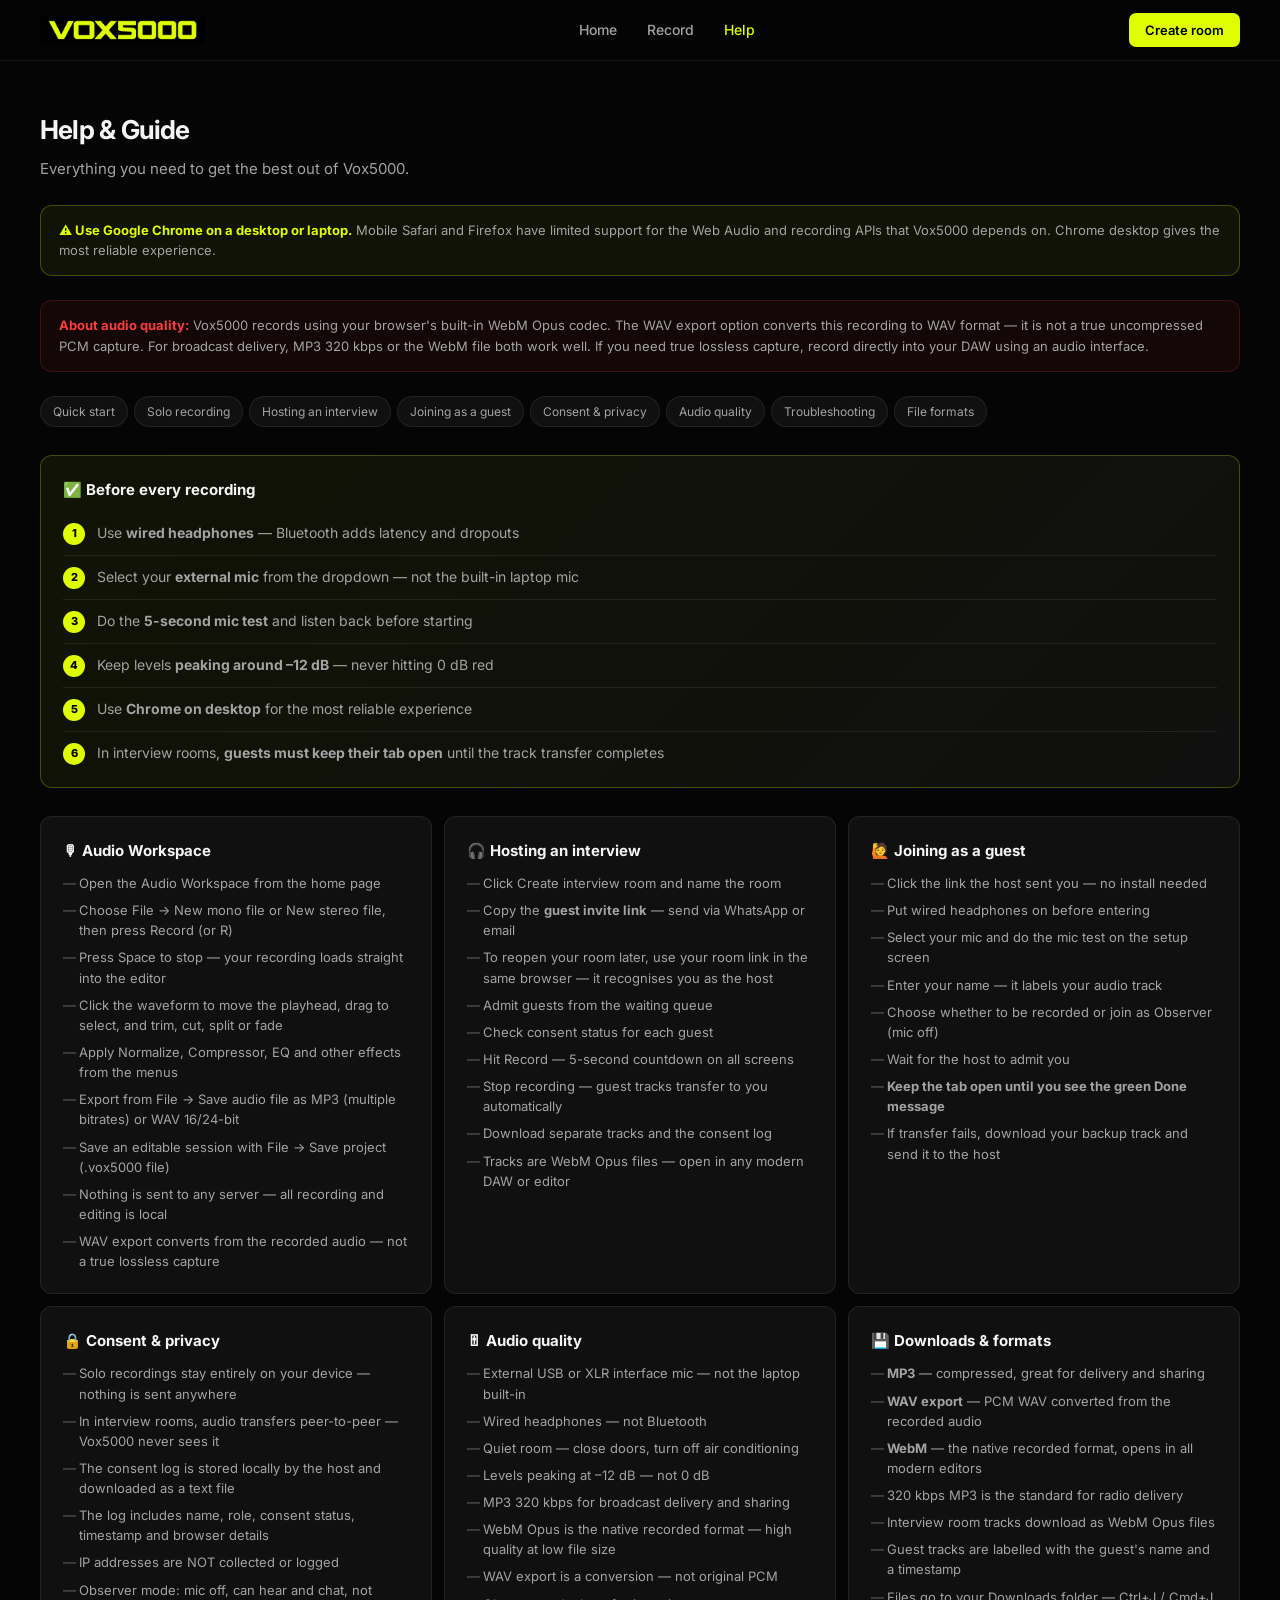
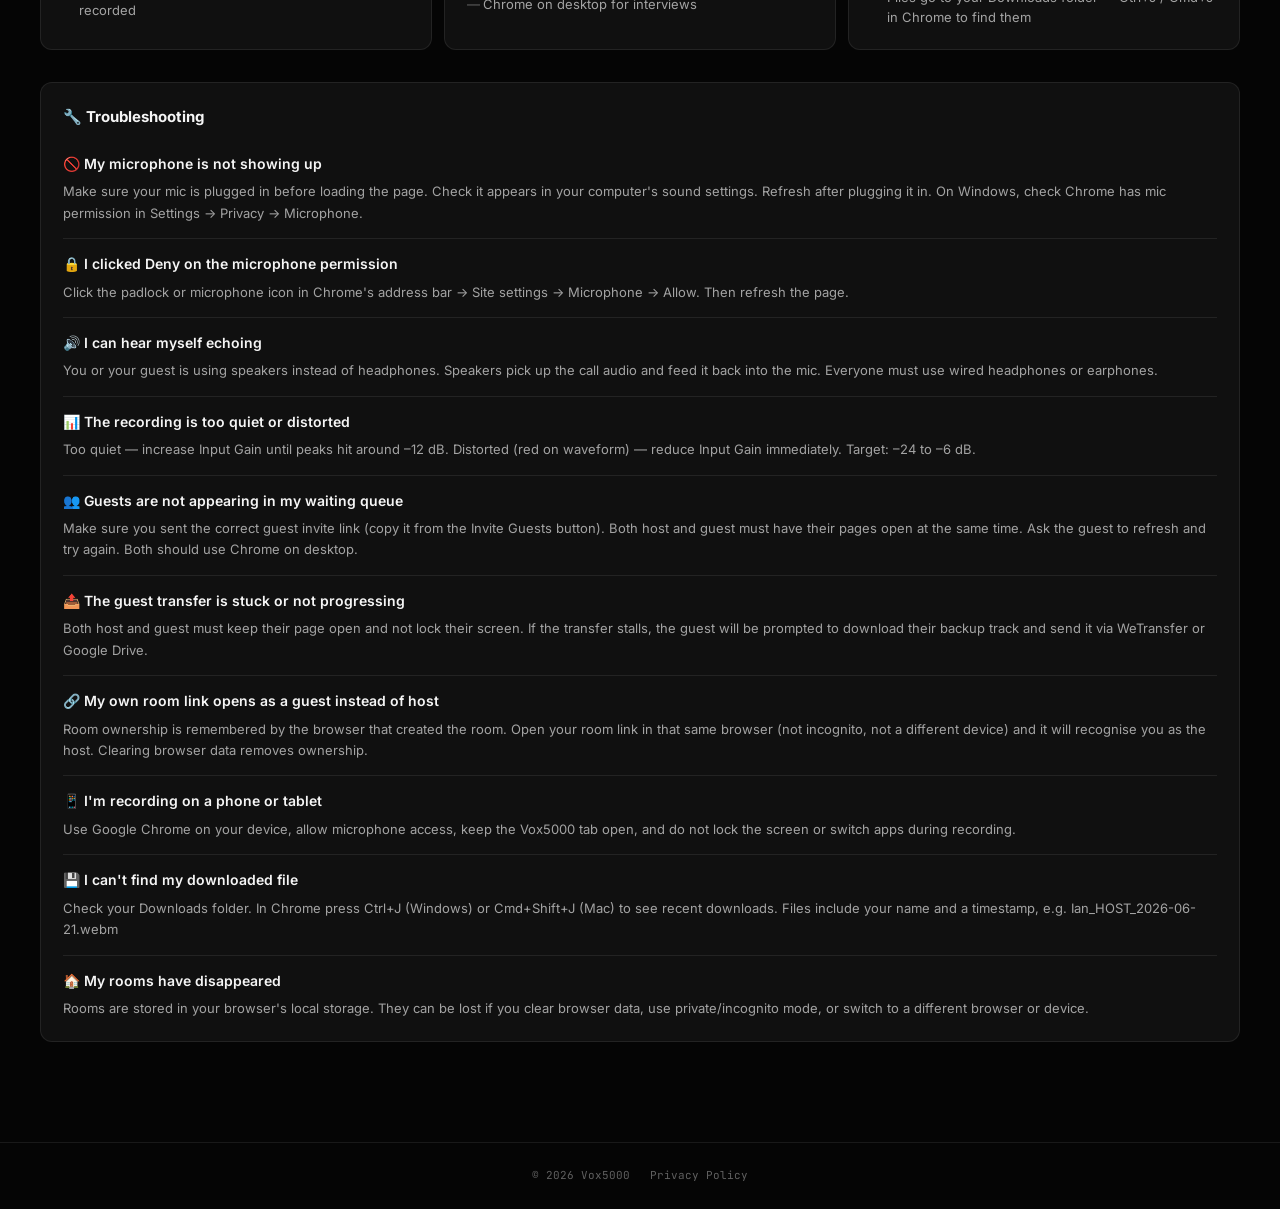
==== commit 3960d8f6: "Add files via upload" ====
--- a/help.html
+++ b/help.html
@@ -97,14 +97,16 @@
     <div class="help-grid">
 
       <div class="help-card" id="solo">
-        <h2>🎙 Solo recording</h2>
-        <ul>
-          <li>Click Start solo recording on the home page</li>
-          <li>Select your microphone and choose MP3 or WAV export</li>
-          <li>Do the 5-second mic test to check your levels</li>
-          <li>Hit Record — the same button stops recording</li>
-          <li>Your file downloads automatically when you stop</li>
-          <li>Nothing is sent to any server — all recording is local</li>
+        <h2>🎙 Audio Workspace</h2>
+        <ul>
+          <li>Open the Audio Workspace from the home page</li>
+          <li>Choose File → New mono file or New stereo file, then press Record (or R)</li>
+          <li>Press Space to stop — your recording loads straight into the editor</li>
+          <li>Click the waveform to move the playhead, drag to select, and trim, cut, split or fade</li>
+          <li>Apply Normalize, Compressor, EQ and other effects from the menus</li>
+          <li>Export from File → Save audio file as MP3 (multiple bitrates) or WAV 16/24-bit</li>
+          <li>Save an editable session with File → Save project (.vox5000 file)</li>
+          <li>Nothing is sent to any server — all recording and editing is local</li>
           <li>WAV export converts from the recorded audio — not a true lossless capture</li>
         </ul>
       </div>
@@ -114,7 +116,7 @@
         <ul>
           <li>Click Create interview room and name the room</li>
           <li>Copy the <strong>guest invite link</strong> — send via WhatsApp or email</li>
-          <li>Do not use the guest link yourself — reopen your room from My Rooms</li>
+          <li>To reopen your room later, use your room link in the same browser — it recognises you as the host</li>
           <li>Admit guests from the waiting queue</li>
           <li>Check consent status for each guest</li>
           <li>Hit Record — 5-second countdown on all screens</li>
@@ -200,15 +202,15 @@
       </div>
       <div class="trouble-item">
         <div class="trouble-q">👥 Guests are not appearing in my waiting queue</div>
-        <div class="trouble-a">Make sure you sent the correct guest invite link (copy it from the Invite Guests button — not from My Rooms). Both host and guest must have their pages open at the same time. Ask the guest to refresh and try again. Both should use Chrome on desktop.</div>
+        <div class="trouble-a">Make sure you sent the correct guest invite link (copy it from the Invite Guests button). Both host and guest must have their pages open at the same time. Ask the guest to refresh and try again. Both should use Chrome on desktop.</div>
       </div>
       <div class="trouble-item">
         <div class="trouble-q">📤 The guest transfer is stuck or not progressing</div>
         <div class="trouble-a">Both host and guest must keep their page open and not lock their screen. If the transfer stalls, the guest will be prompted to download their backup track and send it via WeTransfer or Google Drive.</div>
       </div>
       <div class="trouble-item">
-        <div class="trouble-q">🔗 My Rooms opens the room as a guest instead of host</div>
-        <div class="trouble-a">Always use the Open as host button in My Rooms to reopen your room. Do not copy the guest link and open it yourself — that link is for guests only.</div>
+        <div class="trouble-q">🔗 My own room link opens as a guest instead of host</div>
+        <div class="trouble-a">Room ownership is remembered by the browser that created the room. Open your room link in that same browser (not incognito, not a different device) and it will recognise you as the host. Clearing browser data removes ownership.</div>
       </div>
       <div class="trouble-item">
         <div class="trouble-q">📱 I'm recording on a phone or tablet</div>
--- a/style.css
+++ b/style.css
@@ -355,6 +355,7 @@
   outline: none;
   white-space: nowrap;
   line-height: 1;
+  text-decoration: none;
 }
 .btn:active:not(:disabled) { transform: scale(0.97); }
 .btn:disabled { opacity: 0.28; cursor: not-allowed; pointer-events: none; }
@@ -798,3 +799,143 @@
 }
 .join-input:focus { border-color: var(--yellow); }
 .join-input::placeholder { color: var(--text3); }
+
+/* -- Homepage V45 product launchpad -- */
+.home-body {
+  min-height: 100vh;
+  background: radial-gradient(circle at 50% 0%, rgba(223,255,0,0.08), transparent 28%), radial-gradient(circle at 10% 45%, rgba(223,255,0,0.05), transparent 24%), #030303;
+}
+.home-body .header { background: rgba(3,3,3,0.92); }
+.home-header-inner { max-width: 1500px; height: 72px; padding: 0 42px; }
+.home-logo { display: inline-flex; align-items: center; }
+.home-body .logo-img { height: 32px; }
+.home-body .nav-link { color: #e8e8e8; font-size: 15px; font-weight: 600; padding: 8px 15px; }
+.home-body .nav-active { color: var(--yellow) !important; }
+.home-nav-cta { border-radius: 8px; padding: 11px 24px; font-size: 15px; font-weight: 800; }
+.sr-only { position: absolute; width: 1px; height: 1px; padding: 0; margin: -1px; overflow: hidden; clip: rect(0,0,0,0); white-space: nowrap; border: 0; }
+.home-main { max-width: 1500px; margin: 0 auto; padding: 34px 42px 58px; }
+.home-hero { max-width: 940px; margin: 0 auto; padding: 14px 0 30px; text-align: center; }
+.home-eyebrow { margin-bottom: 12px; color: var(--yellow); font: 800 14px/1 var(--mono); letter-spacing: 0.12em; }
+.home-hero h1 { max-width: 900px; margin: 0 auto 12px; color: #fff; font-size: clamp(44px, 6vw, 78px); line-height: 0.96; font-weight: 900; letter-spacing: 0; }
+.home-subheading { max-width: 800px; margin: 0 auto; color: #b7b7b7; font-size: clamp(18px, 2vw, 22px); line-height: 1.45; }
+.product-grid { display: grid; grid-template-columns: repeat(2, minmax(0, 1fr)); gap: 18px; align-items: stretch; }
+.product-card { min-height: 430px; display: grid; grid-template-columns: minmax(240px, 0.9fr) minmax(300px, 1.25fr); align-items: center; gap: 22px; padding: 34px; border-radius: 22px; background: radial-gradient(circle at 10% 12%, rgba(223,255,0,0.08), transparent 34%), #101010; border: 1px solid rgba(223,255,0,0.38); box-shadow: 0 20px 70px rgba(0,0,0,0.38); overflow: hidden; }
+.product-card-room { background: radial-gradient(circle at 10% 12%, rgba(0,120,255,0.14), transparent 34%), #101010; border-color: rgba(0,114,255,0.65); }
+.product-copy { min-width: 0; }
+.product-icon { width: 64px; height: 64px; margin-bottom: 18px; display: inline-flex; align-items: center; justify-content: center; border-radius: 10px; background: var(--yellow); color: #000; font-weight: 900; box-shadow: 0 10px 30px rgba(223,255,0,0.18); }
+.waveform-icon { gap: 4px; }
+.waveform-icon span { width: 4px; border-radius: 999px; background: #000; }
+.waveform-icon span:nth-child(1) { height: 24px; }
+.waveform-icon span:nth-child(2) { height: 36px; }
+.waveform-icon span:nth-child(3) { height: 48px; }
+.waveform-icon span:nth-child(4) { height: 36px; }
+.waveform-icon span:nth-child(5) { height: 24px; }
+.room-icon { background: #0677ff; color: #fff; letter-spacing: -0.24em; padding-right: 10px; }
+.product-card h2 { margin: 0 0 8px; color: #fff; font-size: clamp(28px, 2.6vw, 34px); line-height: 1.05; font-weight: 900; }
+.product-line { margin: 0 0 12px; color: #f2f2f2; font-size: 18px; line-height: 1.35; font-weight: 700; }
+.product-desc { margin: 0 0 24px; color: #b9b9b9; font-size: 16px; line-height: 1.5; }
+.product-btn { min-height: 44px; display: inline-flex; align-items: center; justify-content: center; padding: 12px 18px; border-radius: 8px; text-decoration: none; font-weight: 850; line-height: 1; }
+.product-btn-lime { background: var(--yellow); color: #000; }
+.product-btn-blue { background: #087cff; color: #fff; }
+.product-mockup { min-width: 0; border: 1px solid rgba(255,255,255,0.12); border-radius: 14px; background: #0a0a0a; box-shadow: inset 0 1px 0 rgba(255,255,255,0.05), 0 20px 45px rgba(0,0,0,0.35); }
+.audio-mockup, .room-mockup { padding: 16px; }
+.mockup-top, .room-top, .mockup-ruler, .mockup-transport, .room-controls { display: flex; align-items: center; justify-content: space-between; gap: 12px; }
+.mockup-top { color: #dfff00; font: 800 13px/1 var(--mono); margin-bottom: 14px; }
+.mockup-top span, .mockup-ruler, .room-controls { color: #8d8d8d; font-size: 11px; }
+.mockup-ruler { padding: 8px 0; border-top: 1px solid rgba(255,255,255,0.08); border-bottom: 1px solid rgba(255,255,255,0.08); font-family: var(--mono); }
+.mockup-wave { height: 72px; margin-top: 14px; border-radius: 4px; background: repeating-linear-gradient(90deg, #dfff00 0 4px, transparent 4px 10px); clip-path: polygon(0 50%, 4% 38%, 8% 62%, 12% 34%, 16% 66%, 20% 41%, 25% 58%, 30% 31%, 36% 70%, 41% 45%, 48% 57%, 55% 36%, 62% 68%, 69% 42%, 76% 57%, 84% 35%, 91% 66%, 100% 50%, 100% 100%, 0 100%); opacity: 0.95; }
+.wave-two { background: repeating-linear-gradient(90deg, rgba(0,229,107,0.95) 0 4px, transparent 4px 11px); opacity: 0.55; }
+.mockup-transport { margin-top: 14px; padding: 10px; border-radius: 8px; background: #141414; }
+.mockup-transport span { width: 34px; height: 8px; border-radius: 999px; background: #dfff00; }
+.mockup-transport b { color: #eee; font: 700 11px/1 var(--mono); }
+.room-top { margin-bottom: 14px; color: #fff; font-size: 12px; }
+.room-top span { padding: 5px 9px; border-radius: 999px; background: rgba(223,255,0,0.13); color: var(--yellow); font-weight: 800; }
+.room-top b { color: #e5e5e5; font-family: var(--mono); }
+.guest-grid { display: grid; grid-template-columns: 1fr 1fr; gap: 10px; }
+.guest-tile { position: relative; min-height: 92px; border-radius: 8px; overflow: hidden; background: linear-gradient(135deg, rgba(255,255,255,0.20), transparent 55%), #252525; }
+.guest-tile span { position: absolute; left: 8px; bottom: 8px; color: #fff; font-size: 11px; font-weight: 800; }
+.guest-tile i { position: absolute; right: 8px; bottom: 8px; width: 5px; height: 42px; border-radius: 999px; background: linear-gradient(to top, #dfff00, #00e56b 65%, #222 65%); }
+.room-controls { margin-top: 12px; }
+.room-controls strong { color: #ff3b3b; font-size: 11px; }
+.join-room-strip {
+  max-width: 1240px;
+  margin: 18px auto 0;
+  display: grid;
+  grid-template-columns: auto minmax(280px, 560px) minmax(0, 1fr);
+  align-items: center;
+  gap: 14px;
+  padding: 14px 16px;
+  border: 1px solid rgba(223,255,0,0.22);
+  border-radius: 12px;
+  background: linear-gradient(90deg, rgba(223,255,0,0.06), rgba(255,255,255,0.025));
+}
+.join-room-strip strong { display: block; color: #fff; font-size: 15px; font-weight: 850; }
+.join-room-strip span { color: #9f9f9f; font-size: 13px; }
+.join-room-form {
+  display: grid;
+  grid-template-columns: minmax(0, 1fr) auto;
+  gap: 8px;
+}
+.join-room-form input {
+  min-width: 0;
+  min-height: 42px;
+  padding: 0 13px;
+  border-radius: 8px;
+  border: 1px solid rgba(255,255,255,0.16);
+  background: #080808;
+  color: #fff;
+  font: 600 14px/1 var(--font);
+  outline: none;
+}
+.join-room-form input:focus {
+  border-color: var(--yellow);
+  box-shadow: 0 0 0 3px rgba(223,255,0,0.12);
+}
+.join-room-form button {
+  min-height: 42px;
+  padding: 0 16px;
+  border: 0;
+  border-radius: 8px;
+  background: var(--yellow);
+  color: #000;
+  font: 850 14px/1 var(--font);
+  cursor: pointer;
+  white-space: nowrap;
+}
+.join-room-error {
+  margin: 0;
+  min-height: 16px;
+  color: #ff6b6b;
+  font-size: 12px;
+  font-weight: 700;
+}
+.trust-row { max-width: 1240px; margin: 20px auto 0; display: grid; grid-template-columns: repeat(5, 1fr); gap: 0; border: 1px solid rgba(255,255,255,0.12); border-radius: 14px; background: rgba(16,16,16,0.82); overflow: hidden; }
+.trust-row div { min-height: 74px; display: grid; align-content: center; gap: 2px; padding: 14px 18px; border-left: 1px solid rgba(255,255,255,0.10); }
+.trust-row div:first-child { border-left: 0; }
+.trust-row strong { color: #fff; font-size: 15px; }
+.trust-row span { color: #9f9f9f; font-size: 13px; }
+.home-footer .footer-inner { max-width: 1500px; }
+.home-footer a { color: var(--text3); text-decoration: none; }
+@media (max-width: 1100px) {
+  .product-grid, .product-card { grid-template-columns: 1fr; }
+  .product-card { min-height: 0; }
+  .join-room-strip { grid-template-columns: 1fr; }
+  .trust-row { grid-template-columns: repeat(2, 1fr); }
+  .trust-row div { border-top: 1px solid rgba(255,255,255,0.10); }
+}
+@media (max-width: 760px) {
+  .home-header-inner { height: auto; min-height: 64px; padding: 12px 18px; flex-wrap: wrap; }
+  .home-body .logo-img { height: 24px; }
+  .home-nav { order: 3; width: 100%; display: flex; overflow-x: auto; padding-top: 6px; }
+  .home-nav-cta { display: none; }
+  .home-main { padding: 28px 16px 44px; }
+  .home-hero { padding-top: 8px; }
+  .home-hero h1 { font-size: clamp(38px, 13vw, 54px); }
+  .product-card { padding: 20px; border-radius: 16px; }
+  .product-mockup { margin-top: 4px; }
+  .join-room-strip { padding: 14px; }
+  .join-room-form { grid-template-columns: 1fr; }
+  .join-room-form button { width: 100%; }
+  .trust-row { grid-template-columns: 1fr; }
+  .trust-row div { border-left: 0; }
+}
